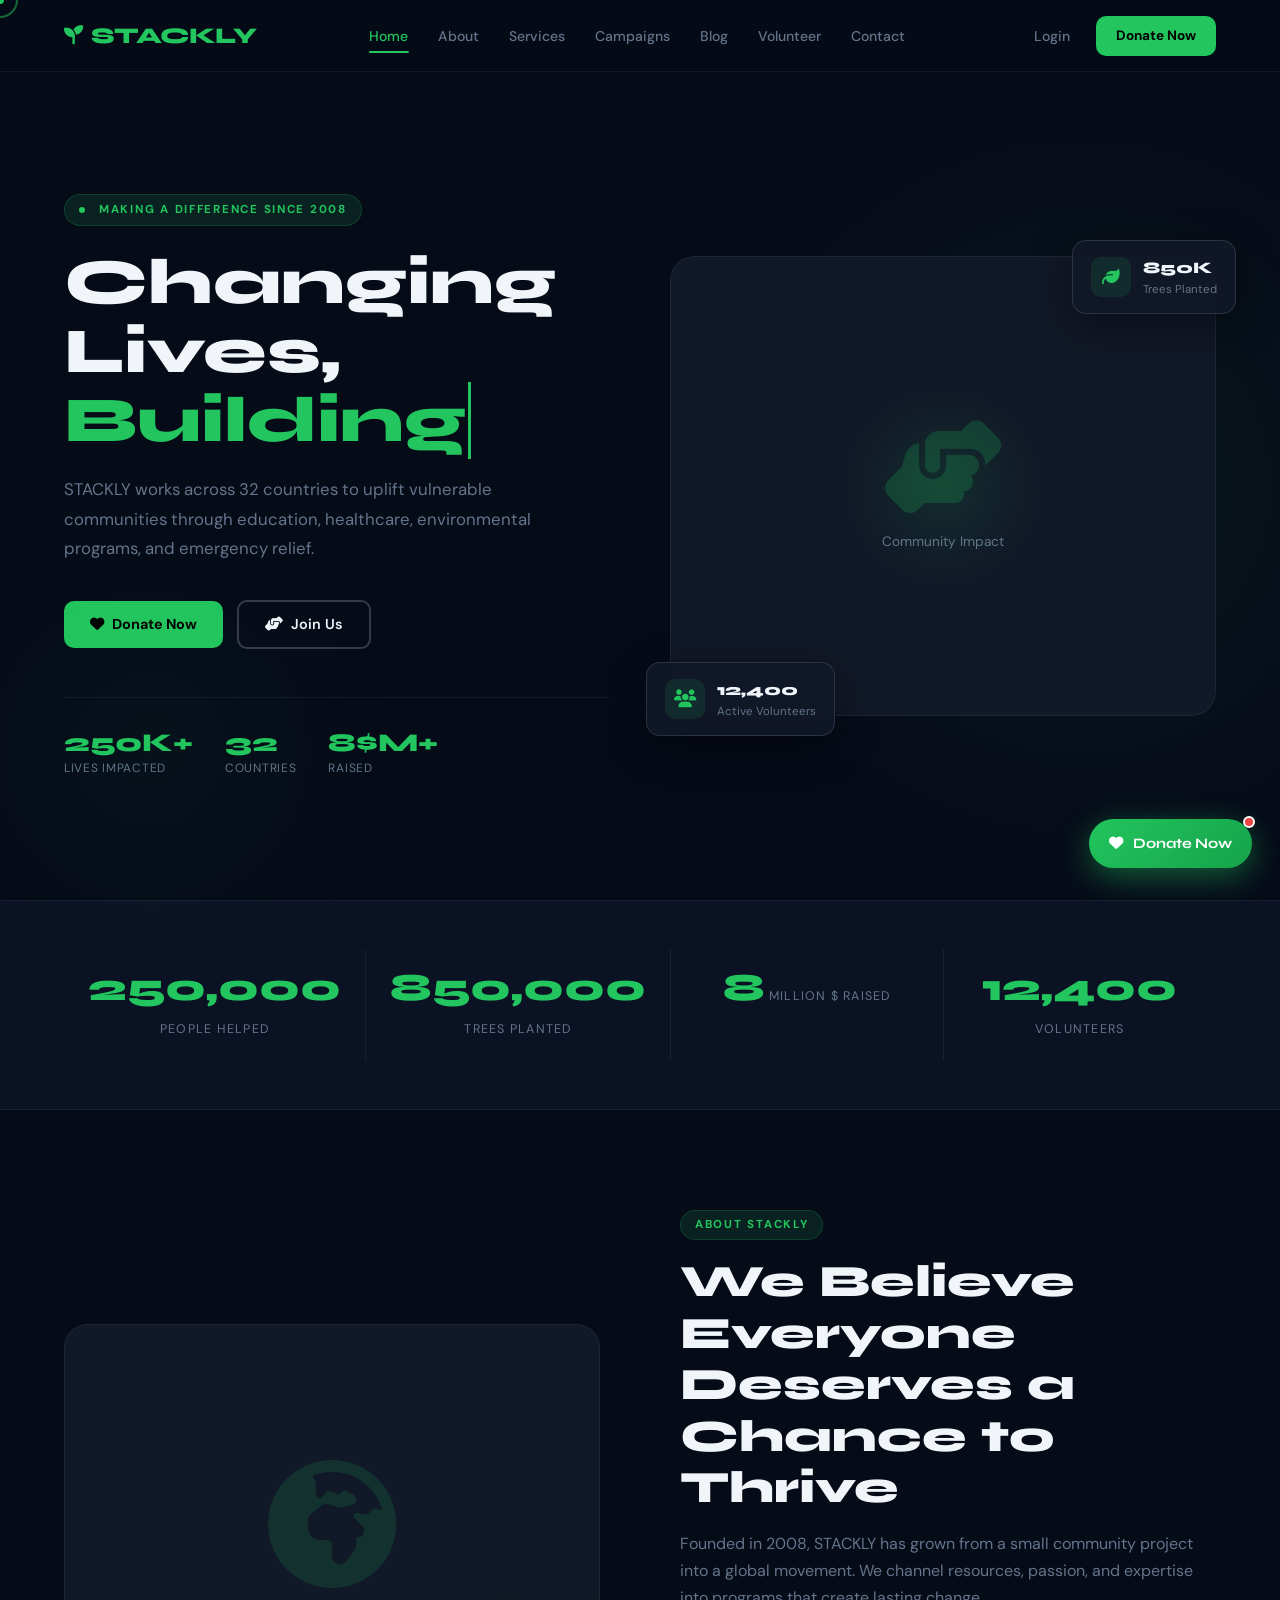
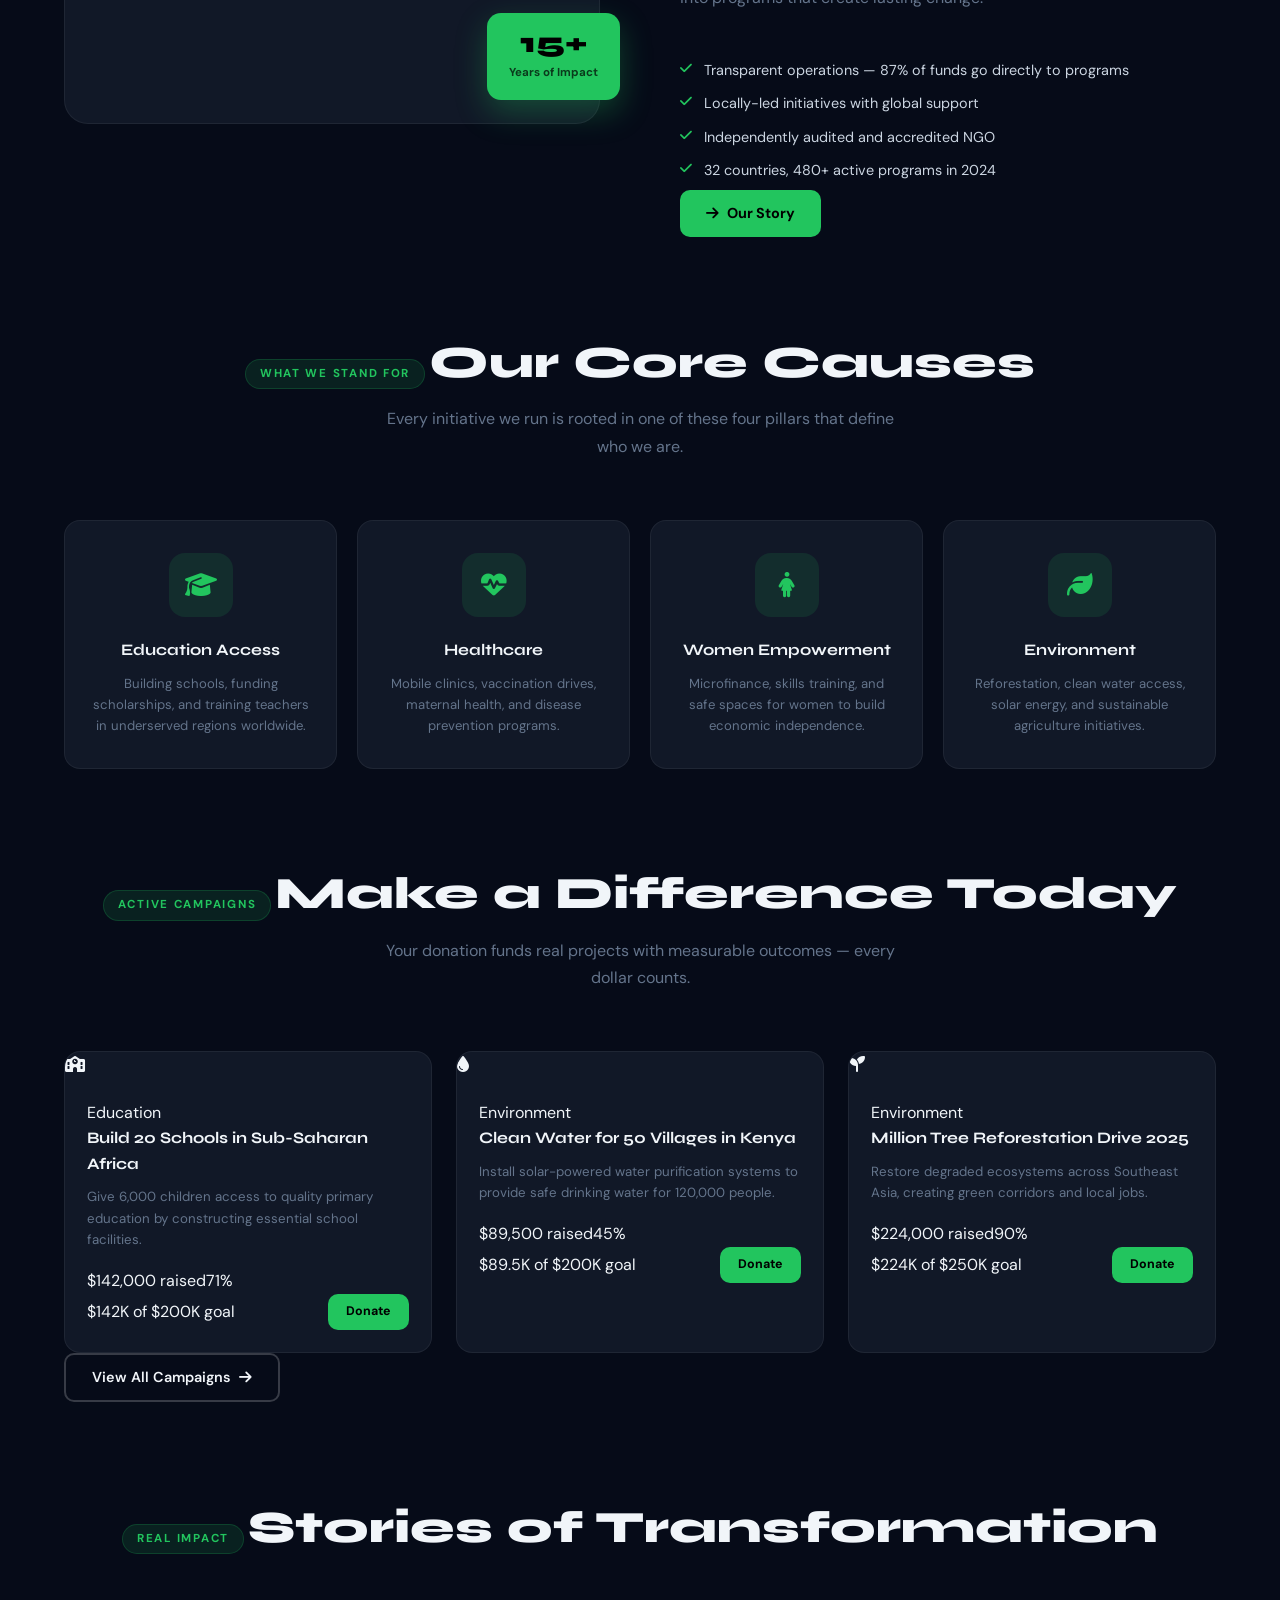
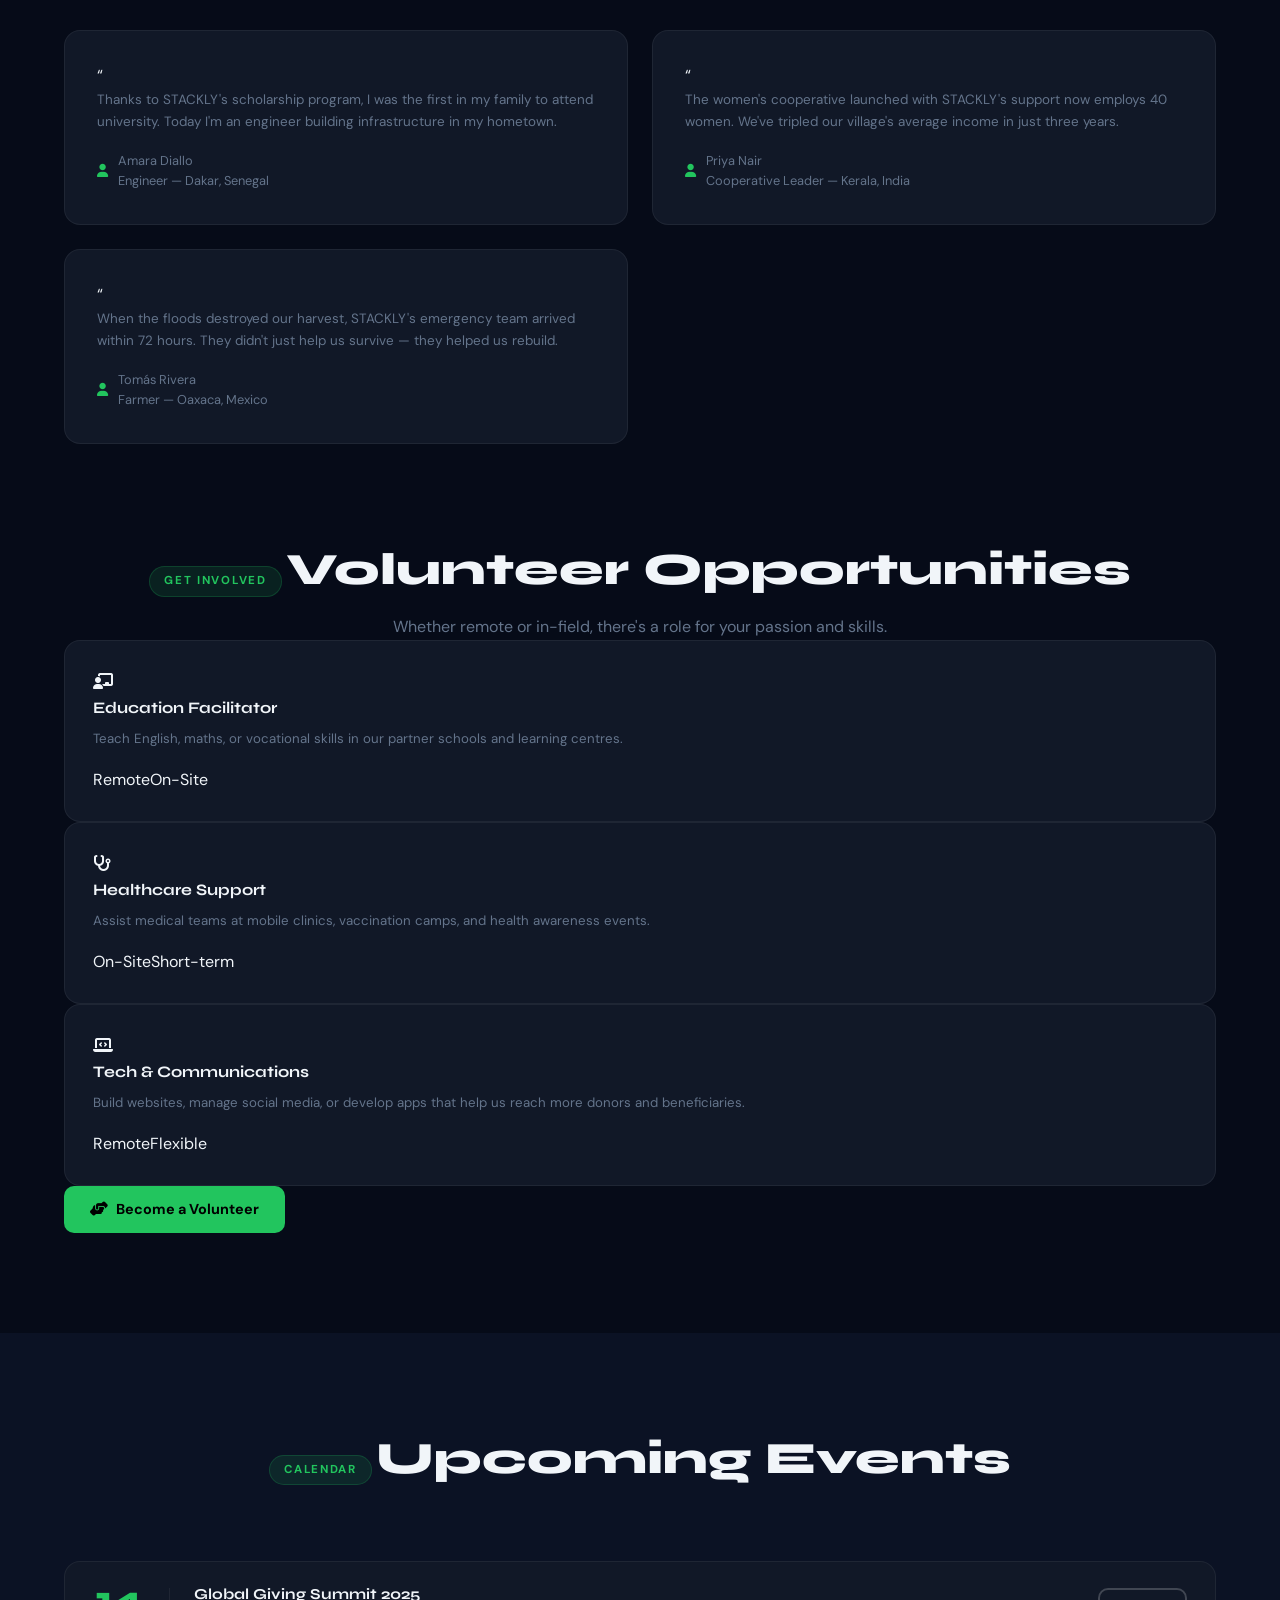
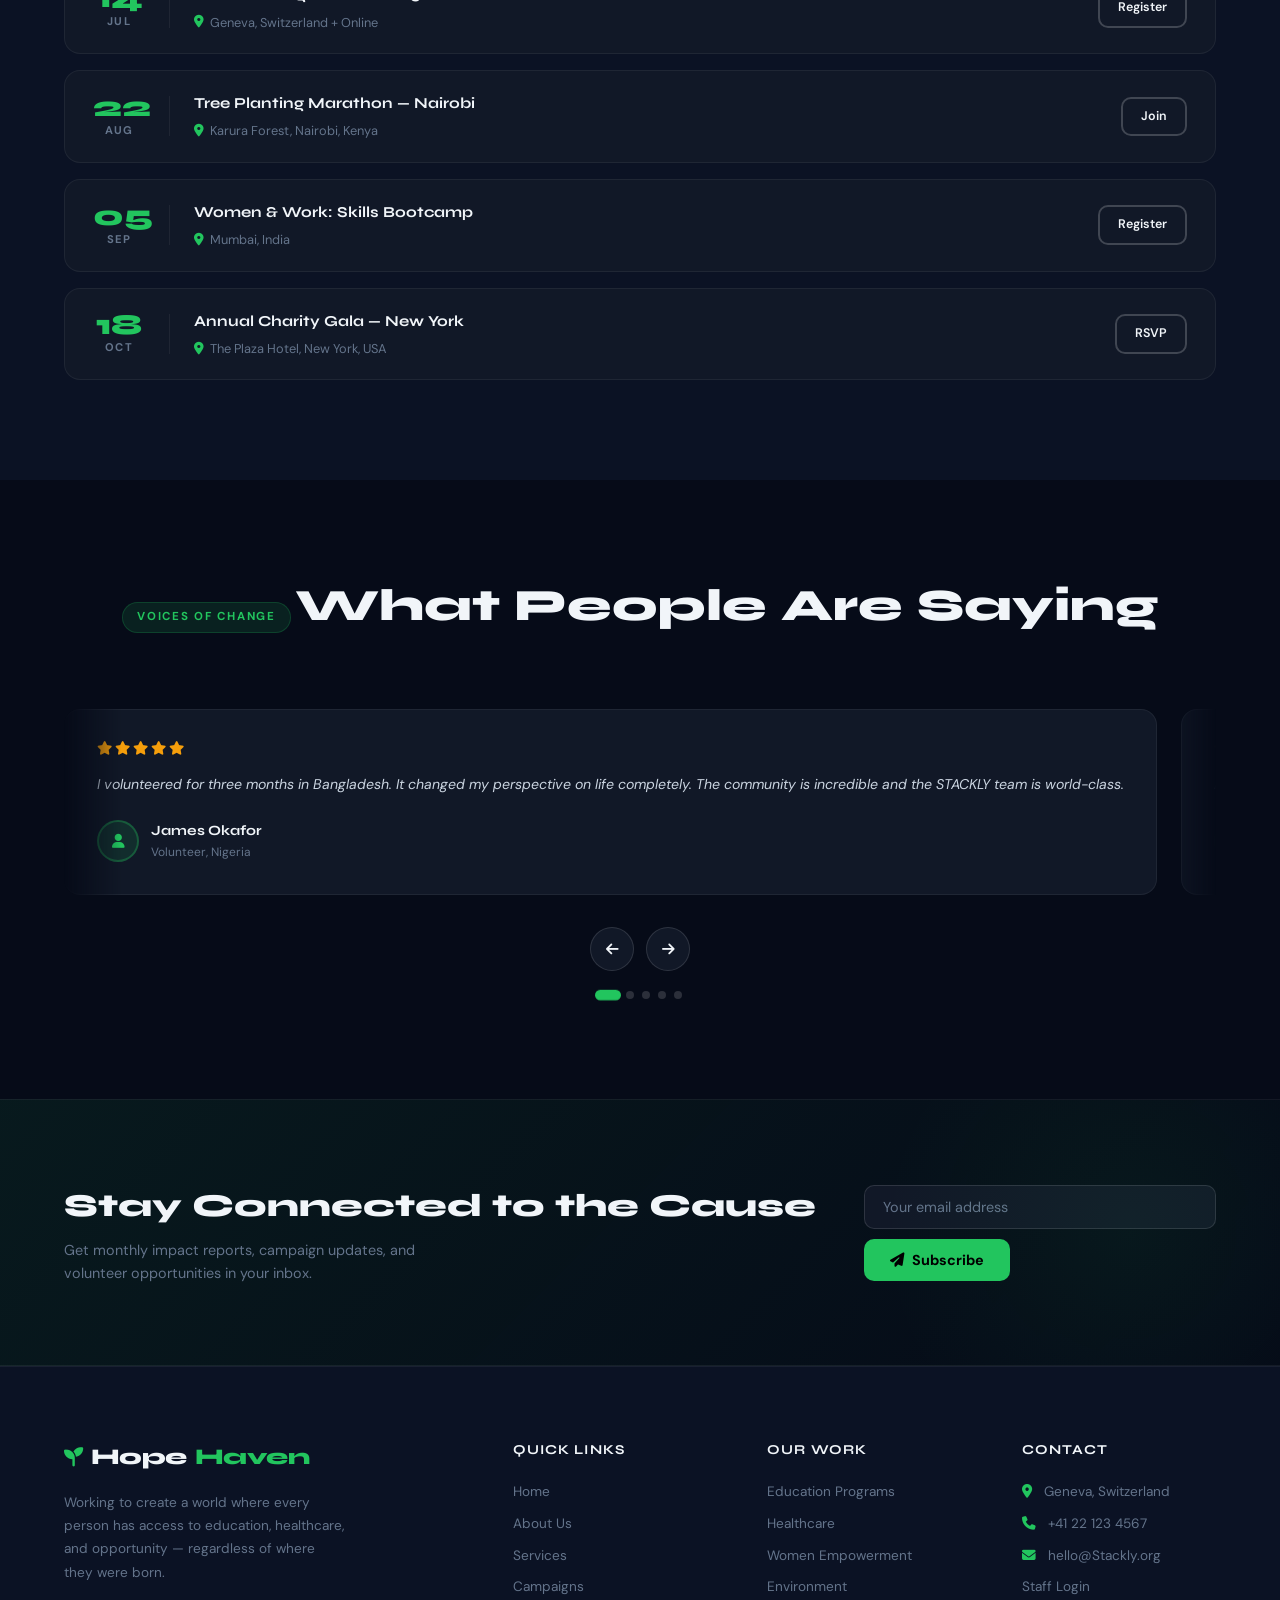
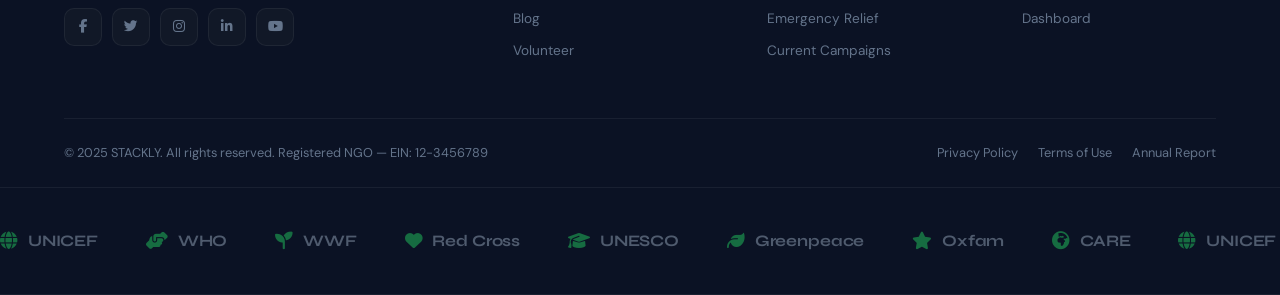
==== index.html @ 93f39ee9 "first commit" ====
<!DOCTYPE html>
<html lang="en">
<head>
  <meta charset="UTF-8" />
  <meta name="viewport" content="width=device-width, initial-scale=1.0" />
  <title>STACKLY — Transforming Lives, Building Futures</title>
  <link rel="stylesheet" href="style.css" />
  <link rel="stylesheet" href="enhancements.css" />
  <link rel="stylesheet" href="wow.css" />
  <link rel="stylesheet" href="https://cdnjs.cloudflare.com/ajax/libs/font-awesome/6.5.0/css/all.min.css" />
</head>
<body>

<!-- SCROLL PROGRESS -->
<div id="scroll-progress"></div>

<!-- PAGE LOADER -->
<div id="page-loader">
  <div class="loader-inner">
    <div class="loader-logo">STACKLY</div>
    <div class="loader-bar"><div class="loader-bar-fill"></div></div>
  </div>
</div>

<!-- NAVBAR -->
<nav class="navbar" id="navbar">
  <div class="container">
    <div class="nav-inner">
      <a href="index.html" class="nav-logo"><i class="fas fa-seedling"></i><span>STACKLY</span></a>
      <ul class="nav-links">
        <li><a href="index.html" class="active">Home</a></li>
        <li><a href="about.html">About</a></li>
        <li><a href="services.html">Services</a></li>
        <li><a href="campaigns.html">Campaigns</a></li>
        <li><a href="about.html">Blog</a></li>
        <li><a href="campaigns.html">Volunteer</a></li>
        <li><a href="about.html">Contact</a></li>
      </ul>
      <div class="nav-actions">
        <a href="login.html" class="btn-nav-login">Login</a>
        <a href="campaigns.html" class="btn-donate">Donate Now</a>
      </div>
      <div class="hamburger" id="hamburger">
        <span></span><span></span><span></span>
      </div>
    </div>
  </div>
</nav>

<!-- MOBILE MENU -->
<div class="mobile-menu" id="mobileMenu">
  <a href="index.html">Home</a>
  <a href="about.html">About</a>
  <a href="services.html">Services</a>
  <a href="campaigns.html">Campaigns</a>
  <a href="about.html">Blog</a>
  <a href="campaigns.html">Volunteer</a>
  <a href="about.html">Contact</a>
  <a href="login.html">Login</a>
  <a href="campaigns.html" class="btn-donate">Donate Now</a>
</div>

<!-- HERO SECTION -->
<section class="hero">
  <div class="container">
    <div class="hero-inner">
      <div class="hero-content" data-aos="fade-right">
        <span class="hero-label">Making a Difference Since 2008</span>
        <h1 class="hero-title">
          Changing Lives,<br>
          <span data-typing='["Building Hope", "Planting Trees", "Healing Communities", "Empowering Youth"]'>Building Hope</span>
        </h1>
        <p class="hero-desc">STACKLY works across 32 countries to uplift vulnerable communities through education, healthcare, environmental programs, and emergency relief.</p>
        <div class="hero-actions">
          <a href="campaigns.html" class="btn-primary"><i class="fas fa-heart"></i>Donate Now</a>
          <a href="campaigns.html" class="btn-outline"><i class="fas fa-hands-helping"></i>Join Us</a>
        </div>
        <div class="hero-stats">
          <div class="hero-stat-item">
            <div class="hero-stat-num">250K+</div>
            <div class="hero-stat-label">Lives Impacted</div>
          </div>
          <div class="hero-stat-item">
            <div class="hero-stat-num">32</div>
            <div class="hero-stat-label">Countries</div>
          </div>
          <div class="hero-stat-item">
            <div class="hero-stat-num">$8M+</div>
            <div class="hero-stat-label">Raised</div>
          </div>
        </div>
      </div>
      <div class="hero-visual" data-aos="fade-left">
        <div class="hero-img-main">
          <div class="hero-img-placeholder">
            <i class="fas fa-hands-helping"></i>
            <p style="color:var(--text-muted);font-size:0.85rem">Community Impact</p>
          </div>
        </div>
        <div class="hero-floating-card card1">
          <div class="hero-fc-icon"><i class="fas fa-users"></i></div>
          <div class="hero-fc-text">
            <div class="hero-fc-num">12,400</div>
            <div class="hero-fc-label">Active Volunteers</div>
          </div>
        </div>
        <div class="hero-floating-card card2">
          <div class="hero-fc-icon"><i class="fas fa-leaf"></i></div>
          <div class="hero-fc-text">
            <div class="hero-fc-num">850K</div>
            <div class="hero-fc-label">Trees Planted</div>
          </div>
        </div>
      </div>
    </div>
  </div>
</section>

<!-- IMPACT STATISTICS -->
<section class="stats-bar">
  <div class="container">
    <div class="stats-grid">
      <div class="stat-item" data-aos="fade-up" data-aos-delay="0">
        <span class="stat-num" data-counter data-target="250000">0</span>
        <span class="stat-label">People Helped</span>
      </div>
      <div class="stat-item" data-aos="fade-up" data-aos-delay="100">
        <span class="stat-num" data-counter data-target="850000">0</span>
        <span class="stat-label">Trees Planted</span>
      </div>
      <div class="stat-item" data-aos="fade-up" data-aos-delay="200">
        <span class="stat-num" data-counter data-target="8">0</span>
        <span class="stat-label">Million $ Raised</span>
      </div>
      <div class="stat-item" data-aos="fade-up" data-aos-delay="300">
        <span class="stat-num" data-counter data-target="12400">0</span>
        <span class="stat-label">Volunteers</span>
      </div>
    </div>
  </div>
</section>

<!-- ABOUT PREVIEW -->
<section class="about-preview">
  <div class="container">
    <div class="about-grid">
      <div class="about-visual" data-aos="fade-right">
        <div class="about-img-box"><i class="fas fa-globe-africa"></i></div>
        <div class="about-badge">
          <span class="about-badge-num">15+</span>
          <span class="about-badge-text">Years of Impact</span>
        </div>
      </div>
      <div class="about-text" data-aos="fade-left">
        <span class="section-label">About STACKLY</span>
        <h2 class="section-title">We Believe Everyone Deserves a Chance to Thrive</h2>
        <p class="section-subtitle">Founded in 2008, STACKLY has grown from a small community project into a global movement. We channel resources, passion, and expertise into programs that create lasting change.</p>
        <ul class="about-list">
          <li><i class="fas fa-check"></i>Transparent operations — 87% of funds go directly to programs</li>
          <li><i class="fas fa-check"></i>Locally-led initiatives with global support</li>
          <li><i class="fas fa-check"></i>Independently audited and accredited NGO</li>
          <li><i class="fas fa-check"></i>32 countries, 480+ active programs in 2024</li>
        </ul>
        <a href="about.html" class="btn-primary" style="margin-top:8px"><i class="fas fa-arrow-right"></i>Our Story</a>
      </div>
    </div>
  </div>
</section>

<!-- OUR CAUSES -->
<section class="causes">
  <div class="container">
    <div class="text-center" data-aos="fade-up">
      <span class="section-label">What We Stand For</span>
      <h2 class="section-title">Our Core Causes</h2>
      <p class="section-subtitle" style="margin:0 auto">Every initiative we run is rooted in one of these four pillars that define who we are.</p>
    </div>
    <div class="causes-grid">
      <div class="cause-card" data-aos="fade-up" data-aos-delay="0">
        <div class="cause-icon"><i class="fas fa-graduation-cap"></i></div>
        <h3>Education Access</h3>
        <p>Building schools, funding scholarships, and training teachers in underserved regions worldwide.</p>
      </div>
      <div class="cause-card" data-aos="fade-up" data-aos-delay="100">
        <div class="cause-icon"><i class="fas fa-heartbeat"></i></div>
        <h3>Healthcare</h3>
        <p>Mobile clinics, vaccination drives, maternal health, and disease prevention programs.</p>
      </div>
      <div class="cause-card" data-aos="fade-up" data-aos-delay="200">
        <div class="cause-icon"><i class="fas fa-female"></i></div>
        <h3>Women Empowerment</h3>
        <p>Microfinance, skills training, and safe spaces for women to build economic independence.</p>
      </div>
      <div class="cause-card" data-aos="fade-up" data-aos-delay="300">
        <div class="cause-icon"><i class="fas fa-leaf"></i></div>
        <h3>Environment</h3>
        <p>Reforestation, clean water access, solar energy, and sustainable agriculture initiatives.</p>
      </div>
    </div>
  </div>
</section>

<!-- FEATURED CAMPAIGNS -->
<section class="campaigns-section">
  <div class="container">
    <div class="text-center" data-aos="fade-up">
      <span class="section-label">Active Campaigns</span>
      <h2 class="section-title">Make a Difference Today</h2>
      <p class="section-subtitle" style="margin:0 auto">Your donation funds real projects with measurable outcomes — every dollar counts.</p>
    </div>
    <div class="campaigns-grid">
      <div class="campaign-card" data-aos="fade-up" data-aos-delay="0">
        <div class="campaign-img"><i class="fas fa-school"></i></div>
        <div class="campaign-body">
          <span class="campaign-tag">Education</span>
          <h3>Build 20 Schools in Sub-Saharan Africa</h3>
          <p>Give 6,000 children access to quality primary education by constructing essential school facilities.</p>
          <div class="progress-wrap">
            <div class="progress-meta"><span>$142,000 raised</span><span>71%</span></div>
            <div class="progress-bar"><div class="progress-fill" data-width="71"></div></div>
          </div>
          <div class="campaign-footer">
            <div class="campaign-amount"><span>$142K</span><span> of $200K goal</span></div>
            <a href="campaigns.html" class="btn-primary" style="padding:8px 18px;font-size:0.78rem">Donate</a>
          </div>
        </div>
      </div>
      <div class="campaign-card" data-aos="fade-up" data-aos-delay="100">
        <div class="campaign-img"><i class="fas fa-tint"></i></div>
        <div class="campaign-body">
          <span class="campaign-tag">Environment</span>
          <h3>Clean Water for 50 Villages in Kenya</h3>
          <p>Install solar-powered water purification systems to provide safe drinking water for 120,000 people.</p>
          <div class="progress-wrap">
            <div class="progress-meta"><span>$89,500 raised</span><span>45%</span></div>
            <div class="progress-bar"><div class="progress-fill" data-width="45"></div></div>
          </div>
          <div class="campaign-footer">
            <div class="campaign-amount"><span>$89.5K</span><span> of $200K goal</span></div>
            <a href="campaigns.html" class="btn-primary" style="padding:8px 18px;font-size:0.78rem">Donate</a>
          </div>
        </div>
      </div>
      <div class="campaign-card" data-aos="fade-up" data-aos-delay="200">
        <div class="campaign-img"><i class="fas fa-seedling"></i></div>
        <div class="campaign-body">
          <span class="campaign-tag">Environment</span>
          <h3>Million Tree Reforestation Drive 2025</h3>
          <p>Restore degraded ecosystems across Southeast Asia, creating green corridors and local jobs.</p>
          <div class="progress-wrap">
            <div class="progress-meta"><span>$224,000 raised</span><span>90%</span></div>
            <div class="progress-bar"><div class="progress-fill" data-width="90"></div></div>
          </div>
          <div class="campaign-footer">
            <div class="campaign-amount"><span>$224K</span><span> of $250K goal</span></div>
            <a href="campaigns.html" class="btn-primary" style="padding:8px 18px;font-size:0.78rem">Donate</a>
          </div>
        </div>
      </div>
    </div>
    <div class="grid-center"><a href="campaigns.html" class="btn-outline">View All Campaigns <i class="fas fa-arrow-right"></i></a></div>
  </div>
</section>

<!-- SUCCESS STORIES -->
<section class="stories">
  <div class="container">
    <div class="text-center" data-aos="fade-up">
      <span class="section-label">Real Impact</span>
      <h2 class="section-title">Stories of Transformation</h2>
    </div>
    <div class="stories-grid">
      <div class="story-card" data-aos="fade-up" data-aos-delay="0">
        <div class="story-quote">&ldquo;</div>
        <p class="story-text">Thanks to STACKLY's scholarship program, I was the first in my family to attend university. Today I'm an engineer building infrastructure in my hometown.</p>
        <div class="story-author">
          <div class="story-avatar"><i class="fas fa-user"></i></div>
          <div>
            <div class="story-name">Amara Diallo</div>
            <div class="story-role">Engineer — Dakar, Senegal</div>
          </div>
        </div>
      </div>
      <div class="story-card" data-aos="fade-up" data-aos-delay="100">
        <div class="story-quote">&ldquo;</div>
        <p class="story-text">The women's cooperative launched with STACKLY's support now employs 40 women. We've tripled our village's average income in just three years.</p>
        <div class="story-author">
          <div class="story-avatar"><i class="fas fa-user"></i></div>
          <div>
            <div class="story-name">Priya Nair</div>
            <div class="story-role">Cooperative Leader — Kerala, India</div>
          </div>
        </div>
      </div>
      <div class="story-card" data-aos="fade-up" data-aos-delay="200">
        <div class="story-quote">&ldquo;</div>
        <p class="story-text">When the floods destroyed our harvest, STACKLY's emergency team arrived within 72 hours. They didn't just help us survive — they helped us rebuild.</p>
        <div class="story-author">
          <div class="story-avatar"><i class="fas fa-user"></i></div>
          <div>
            <div class="story-name">Tomás Rivera</div>
            <div class="story-role">Farmer — Oaxaca, Mexico</div>
          </div>
        </div>
      </div>
    </div>
  </div>
</section>

<!-- VOLUNTEER OPPORTUNITIES -->
<section class="volunteer-preview">
  <div class="container">
    <div class="text-center" data-aos="fade-up">
      <span class="section-label">Get Involved</span>
      <h2 class="section-title">Volunteer Opportunities</h2>
      <p class="section-subtitle" style="margin:0 auto">Whether remote or in-field, there's a role for your passion and skills.</p>
    </div>
    <div class="volunteer-grid">
      <div class="vol-card" data-aos="fade-up" data-aos-delay="0">
        <div class="vol-card-icon"><i class="fas fa-chalkboard-teacher"></i></div>
        <h3>Education Facilitator</h3>
        <p>Teach English, maths, or vocational skills in our partner schools and learning centres.</p>
        <div class="vol-card-meta">
          <span class="vol-tag">Remote</span><span class="vol-tag">On-Site</span>
        </div>
      </div>
      <div class="vol-card" data-aos="fade-up" data-aos-delay="100">
        <div class="vol-card-icon"><i class="fas fa-stethoscope"></i></div>
        <h3>Healthcare Support</h3>
        <p>Assist medical teams at mobile clinics, vaccination camps, and health awareness events.</p>
        <div class="vol-card-meta">
          <span class="vol-tag">On-Site</span><span class="vol-tag">Short-term</span>
        </div>
      </div>
      <div class="vol-card" data-aos="fade-up" data-aos-delay="200">
        <div class="vol-card-icon"><i class="fas fa-laptop-code"></i></div>
        <h3>Tech & Communications</h3>
        <p>Build websites, manage social media, or develop apps that help us reach more donors and beneficiaries.</p>
        <div class="vol-card-meta">
          <span class="vol-tag">Remote</span><span class="vol-tag">Flexible</span>
        </div>
      </div>
    </div>
    <div class="grid-center" data-aos="fade-up"><a href="campaigns.html" class="btn-primary"><i class="fas fa-hands-helping"></i>Become a Volunteer</a></div>
  </div>
</section>

<!-- UPCOMING EVENTS -->
<section class="events-section">
  <div class="container">
    <div class="text-center" data-aos="fade-up">
      <span class="section-label">Calendar</span>
      <h2 class="section-title">Upcoming Events</h2>
    </div>
    <div class="events-list">
      <div class="event-item" data-aos="fade-up" data-aos-delay="0">
        <div class="event-date"><div class="event-date-day">14</div><div class="event-date-month">Jul</div></div>
        <div class="event-divider"></div>
        <div class="event-info">
          <h3>Global Giving Summit 2025</h3>
          <div class="event-location"><i class="fas fa-map-marker-alt"></i> Geneva, Switzerland + Online</div>
        </div>
        <a href="about.html" class="btn-outline" style="padding:8px 18px;font-size:0.78rem;white-space:nowrap">Register</a>
      </div>
      <div class="event-item" data-aos="fade-up" data-aos-delay="80">
        <div class="event-date"><div class="event-date-day">22</div><div class="event-date-month">Aug</div></div>
        <div class="event-divider"></div>
        <div class="event-info">
          <h3>Tree Planting Marathon — Nairobi</h3>
          <div class="event-location"><i class="fas fa-map-marker-alt"></i> Karura Forest, Nairobi, Kenya</div>
        </div>
        <a href="campaigns.html" class="btn-outline" style="padding:8px 18px;font-size:0.78rem;white-space:nowrap">Join</a>
      </div>
      <div class="event-item" data-aos="fade-up" data-aos-delay="160">
        <div class="event-date"><div class="event-date-day">05</div><div class="event-date-month">Sep</div></div>
        <div class="event-divider"></div>
        <div class="event-info">
          <h3>Women & Work: Skills Bootcamp</h3>
          <div class="event-location"><i class="fas fa-map-marker-alt"></i> Mumbai, India</div>
        </div>
        <a href="campaigns.html" class="btn-outline" style="padding:8px 18px;font-size:0.78rem;white-space:nowrap">Register</a>
      </div>
      <div class="event-item" data-aos="fade-up" data-aos-delay="240">
        <div class="event-date"><div class="event-date-day">18</div><div class="event-date-month">Oct</div></div>
        <div class="event-divider"></div>
        <div class="event-info">
          <h3>Annual Charity Gala — New York</h3>
          <div class="event-location"><i class="fas fa-map-marker-alt"></i> The Plaza Hotel, New York, USA</div>
        </div>
        <a href="about.html" class="btn-outline" style="padding:8px 18px;font-size:0.78rem;white-space:nowrap">RSVP</a>
      </div>
    </div>
  </div>
</section>

<!-- TESTIMONIALS -->
<section class="testimonials">
  <div class="container">
    <div class="text-center" data-aos="fade-up">
      <span class="section-label">Voices of Change</span>
      <h2 class="section-title">What People Are Saying</h2>
    </div>
    <div class="testimonials-wrapper">
      <div class="testimonials-track">
        <div class="testimonial-card">
          <div class="t-stars"><i class="fas fa-star"></i><i class="fas fa-star"></i><i class="fas fa-star"></i><i class="fas fa-star"></i><i class="fas fa-star"></i></div>
          <p class="t-text">STACKLY is one of the most transparent NGOs I've ever donated to. I can see exactly how my money is being used — and the results speak for themselves.</p>
          <div class="t-author"><div class="t-avatar"><i class="fas fa-user"></i></div><div><div class="t-name">Sarah Mitchell</div><div class="t-role">Regular Donor, UK</div></div></div>
        </div>
        <div class="testimonial-card">
          <div class="t-stars"><i class="fas fa-star"></i><i class="fas fa-star"></i><i class="fas fa-star"></i><i class="fas fa-star"></i><i class="fas fa-star"></i></div>
          <p class="t-text">I volunteered for three months in Bangladesh. It changed my perspective on life completely. The community is incredible and the STACKLY team is world-class.</p>
          <div class="t-author"><div class="t-avatar"><i class="fas fa-user"></i></div><div><div class="t-name">James Okafor</div><div class="t-role">Volunteer, Nigeria</div></div></div>
        </div>
        <div class="testimonial-card">
          <div class="t-stars"><i class="fas fa-star"></i><i class="fas fa-star"></i><i class="fas fa-star"></i><i class="fas fa-star"></i><i class="fas fa-star-half-alt"></i></div>
          <p class="t-text">As a corporate partner, we've seen firsthand the impact of STACKLY's programs. Our CSR investment here has delivered genuine, measurable social value.</p>
          <div class="t-author"><div class="t-avatar"><i class="fas fa-building"></i></div><div><div class="t-name">Chen Wei</div><div class="t-role">CSR Director, Singapore</div></div></div>
        </div>
        <div class="testimonial-card">
          <div class="t-stars"><i class="fas fa-star"></i><i class="fas fa-star"></i><i class="fas fa-star"></i><i class="fas fa-star"></i><i class="fas fa-star"></i></div>
          <p class="t-text">The healthcare program saved my daughter's life. I had no money for treatment, and STACKLY's mobile clinic came to our village at the right time.</p>
          <div class="t-author"><div class="t-avatar"><i class="fas fa-user"></i></div><div><div class="t-name">Fatima Al-Hassan</div><div class="t-role">Beneficiary, Mali</div></div></div>
        </div>
        <div class="testimonial-card">
          <div class="t-stars"><i class="fas fa-star"></i><i class="fas fa-star"></i><i class="fas fa-star"></i><i class="fas fa-star"></i><i class="fas fa-star"></i></div>
          <p class="t-text">I've worked with many NGOs over my career. STACKLY's operational efficiency and community-first approach sets them apart from everyone else.</p>
          <div class="t-author"><div class="t-avatar"><i class="fas fa-user"></i></div><div><div class="t-name">Dr. Elena Papadopoulos</div><div class="t-role">UN Advisor, Greece</div></div></div>
        </div>
      </div>
    </div>
    <div class="testimonials-nav">
      <button class="t-nav-btn t-prev"><i class="fas fa-arrow-left"></i></button>
      <button class="t-nav-btn t-next"><i class="fas fa-arrow-right"></i></button>
    </div>
  </div>
</section>

<!-- NEWSLETTER -->
<section class="newsletter">
  <div class="container">
    <div class="newsletter-inner">
      <div class="newsletter-text" data-aos="fade-right">
        <h2>Stay Connected to the Cause</h2>
        <p>Get monthly impact reports, campaign updates, and volunteer opportunities in your inbox.</p>
      </div>
      <form class="newsletter-form" data-form="newsletter" data-aos="fade-left">
        <input type="email" placeholder="Your email address" required />
        <button type="submit" class="btn-primary"><i class="fas fa-paper-plane"></i>Subscribe</button>
      </form>
    </div>
  </div>
</section>

<!-- FOOTER -->
<footer>
  <div class="container">
    <div class="footer-grid">
      <div class="footer-brand">
        <a href="index.html" class="nav-logo"><i class="fas fa-seedling"></i>Hope<span>Haven</span></a>
        <p>Working to create a world where every person has access to education, healthcare, and opportunity — regardless of where they were born.</p>
        <div class="footer-social">
          <a href="index.html" class="social-btn" title="Facebook"><i class="fab fa-facebook-f"></i></a>
          <a href="index.html" class="social-btn" title="Twitter"><i class="fab fa-twitter"></i></a>
          <a href="index.html" class="social-btn" title="Instagram"><i class="fab fa-instagram"></i></a>
          <a href="index.html" class="social-btn" title="LinkedIn"><i class="fab fa-linkedin-in"></i></a>
          <a href="index.html" class="social-btn" title="YouTube"><i class="fab fa-youtube"></i></a>
        </div>
      </div>
      <div class="footer-col">
        <h4>Quick Links</h4>
        <ul>
          <li><a href="index.html">Home</a></li>
          <li><a href="about.html">About Us</a></li>
          <li><a href="services.html">Services</a></li>
          <li><a href="campaigns.html">Campaigns</a></li>
          <li><a href="about.html">Blog</a></li>
          <li><a href="campaigns.html">Volunteer</a></li>
        </ul>
      </div>
      <div class="footer-col">
        <h4>Our Work</h4>
        <ul>
          <li><a href="services.html">Education Programs</a></li>
          <li><a href="services.html">Healthcare</a></li>
          <li><a href="services.html">Women Empowerment</a></li>
          <li><a href="services.html">Environment</a></li>
          <li><a href="services.html">Emergency Relief</a></li>
          <li><a href="campaigns.html">Current Campaigns</a></li>
        </ul>
      </div>
      <div class="footer-col">
        <h4>Contact</h4>
        <ul>
          <li><a href="about.html"><i class="fas fa-map-marker-alt" style="color:var(--accent);margin-right:6px"></i>Geneva, Switzerland</a></li>
          <li><a href="about.html"><i class="fas fa-phone" style="color:var(--accent);margin-right:6px"></i>+41 22 123 4567</a></li>
          <li><a href="about.html"><i class="fas fa-envelope" style="color:var(--accent);margin-right:6px"></i>hello@Stackly.org</a></li>
          <li><a href="login.html">Staff Login</a></li>
          <li><a href="dashboard.html">Dashboard</a></li>
        </ul>
      </div>
    </div>
    <div class="footer-bottom">
      <p>© 2025 STACKLY. All rights reserved. Registered NGO — EIN: 12-3456789</p>
      <div class="footer-bottom-links">
        <a href="index.html">Privacy Policy</a>
        <a href="index.html">Terms of Use</a>
        <a href="index.html">Annual Report</a>
      </div>
    </div>
  </div>
</footer>


<!-- PARTNER MARQUEE -->
<section class="marquee-section" style="margin-top:0">
  <div class="marquee-track" id="marquee-track">
    <span class="marquee-item"><i class="fas fa-globe"></i>UNICEF</span>
    <span class="marquee-item"><i class="fas fa-hands-helping"></i>WHO</span>
    <span class="marquee-item"><i class="fas fa-seedling"></i>WWF</span>
    <span class="marquee-item"><i class="fas fa-heart"></i>Red Cross</span>
    <span class="marquee-item"><i class="fas fa-graduation-cap"></i>UNESCO</span>
    <span class="marquee-item"><i class="fas fa-leaf"></i>Greenpeace</span>
    <span class="marquee-item"><i class="fas fa-star"></i>Oxfam</span>
    <span class="marquee-item"><i class="fas fa-globe-africa"></i>CARE</span>
    <span class="marquee-item"><i class="fas fa-globe"></i>UNICEF</span>
    <span class="marquee-item"><i class="fas fa-hands-helping"></i>WHO</span>
    <span class="marquee-item"><i class="fas fa-seedling"></i>WWF</span>
    <span class="marquee-item"><i class="fas fa-heart"></i>Red Cross</span>
    <span class="marquee-item"><i class="fas fa-graduation-cap"></i>UNESCO</span>
    <span class="marquee-item"><i class="fas fa-leaf"></i>Greenpeace</span>
    <span class="marquee-item"><i class="fas fa-star"></i>Oxfam</span>
    <span class="marquee-item"><i class="fas fa-globe-africa"></i>CARE</span>
  </div>
</section>

<!-- FLOATING DONATE WIDGET -->
<div id="floating-donate">
  <div class="float-donate-card">
    <div class="fdc-title">Quick Donate 💚</div>
    <div class="fdc-amounts">
      <button class="fdc-amt" onclick="selectAmt(this,'10')">$10</button>
      <button class="fdc-amt active" onclick="selectAmt(this,'25')">$25</button>
      <button class="fdc-amt" onclick="selectAmt(this,'50')">$50</button>
      <button class="fdc-amt" onclick="selectAmt(this,'100')">$100</button>
    </div>
    <a href="campaigns.html" class="fdc-cta" id="fdc-cta">Donate $25 Now</a>
  </div>
  <div class="float-donate-btn-wrap">
    <span class="float-donate-pulse"></span>
    <a href="campaigns.html" class="float-donate-btn"><i class="fas fa-heart"></i> Donate Now</a>
  </div>
</div>

<script>
// Scroll progress
(function(){
  const bar = document.getElementById('scroll-progress');
  if (!bar) return;
  window.addEventListener('scroll', () => {
    const h = document.documentElement.scrollHeight - window.innerHeight;
    bar.style.width = (window.scrollY / h * 100) + '%';
  }, {passive:true});
})();

// Floating donate amount selector
function selectAmt(el, val) {
  document.querySelectorAll('.fdc-amt').forEach(b => b.classList.remove('active'));
  el.classList.add('active');
  document.getElementById('fdc-cta').textContent = 'Donate $' + val + ' Now';
}

// Hide floating donate when footer visible
(function(){
  const widget = document.getElementById('floating-donate');
  const footer = document.querySelector('footer');
  if (!widget || !footer) return;
  const obs = new IntersectionObserver(entries => {
    widget.style.opacity = entries[0].isIntersecting ? '0' : '1';
    widget.style.pointerEvents = entries[0].isIntersecting ? 'none' : '';
  }, {threshold:0.1});
  obs.observe(footer);
})();
</script>

<script src="main.js"></script>
<script src="enhancements.js"></script>
</body>
</html>
---- style.css ----
/* ===========================================
   STACKLY NGO — COMPLETE STYLESHEET
   Dark Premium Theme · Reference: STACKLY
   =========================================== */

/* ── GOOGLE FONTS ── */
@import url('https://fonts.googleapis.com/css2?family=Syne:wght@400;500;600;700;800&family=DM+Sans:ital,opsz,wght@0,9..40,300;0,9..40,400;0,9..40,500;0,9..40,600;1,9..40,400&display=swap');

/* ── CSS VARIABLES ── */
:root {
  --bg-primary:      #060b18;
  --bg-secondary:    #0b1224;
  --bg-card:         #111827;
  --bg-card-hover:   #162033;
  --accent:          #22c55e;
  --accent-dark:     #16a34a;
  --accent-glow:     rgba(34,197,94,0.12);
  --accent-glow2:    rgba(34,197,94,0.06);
  --text-primary:    #f1f5f9;
  --text-secondary:  #cbd5e1;
  --text-muted:      #64748b;
  --border:          rgba(255,255,255,0.12);
  --border-subtle:   rgba(255,255,255,0.06);
  --shadow:          0 20px 60px rgba(0,0,0,0.5);
  --radius:          16px;
  --radius-sm:       10px;
  --transition:      all 0.3s cubic-bezier(0.4,0,0.2,1);
  --font-h:          'Syne', sans-serif;
  --font-b:          'DM Sans', sans-serif;
  --navbar-h:        72px;
  --container:       1200px;
}

/* ── RESET ── */
*, *::before, *::after { margin:0; padding:0; box-sizing:border-box; }
html { scroll-behavior:smooth; font-size:16px; }
body {
  background: var(--bg-primary);
  color: var(--text-primary);
  font-family: var(--font-b);
  line-height: 1.6;
  overflow-x: hidden;
  -webkit-font-smoothing: antialiased;
}
a { text-decoration:none; color:inherit; }
ul { list-style:none; }
img { max-width:100%; display:block; }
button { cursor:pointer; font-family:var(--font-b); }
input, textarea, select { font-family:var(--font-b); }

/* ── SCROLLBAR ── */
::-webkit-scrollbar { width:5px; }
::-webkit-scrollbar-track { background:var(--bg-secondary); }
::-webkit-scrollbar-thumb { background:var(--accent); border-radius:3px; }

/* ── PAGE LOADER ── */
#page-loader {
  position:fixed; inset:0; z-index:99999;
  background:var(--bg-primary);
  display:flex; align-items:center; justify-content:center;
  transition: opacity 0.5s ease, visibility 0.5s ease;
}
#page-loader.hidden { opacity:0; visibility:hidden; pointer-events:none; }
.loader-inner { text-align:center; }
.loader-logo {
  font-family:var(--font-h); font-size:2rem; font-weight:800;
  color:var(--accent); letter-spacing:-0.02em; margin-bottom:20px;
  animation: loaderPulse 1s ease-in-out infinite alternate;
}
@keyframes loaderPulse { from { opacity:0.5; } to { opacity:1; } }
.loader-bar {
  width:200px; height:3px;
  background:rgba(255,255,255,0.08); border-radius:2px; overflow:hidden;
  margin:0 auto;
}
.loader-bar-fill {
  height:100%; width:0;
  background:linear-gradient(90deg, var(--accent), #86efac);
  border-radius:2px;
  animation: loaderFill 1.4s ease both;
}
@keyframes loaderFill { to { width:100%; } }

/* ── CONTAINER ── */
.container { max-width:var(--container); margin:0 auto; padding:0 24px; }
@media(max-width:768px) { .container { padding:0 16px; } }

/* ── UTILITIES ── */
.text-center { text-align:center; }
.section-label {
  display:inline-block;
  font-size:0.72rem; font-weight:700;
  letter-spacing:0.15em; text-transform:uppercase;
  color:var(--accent);
  background:var(--accent-glow);
  border:1px solid rgba(34,197,94,0.2);
  padding:5px 14px; border-radius:40px;
  margin-bottom:16px;
}
.section-title {
  font-family:var(--font-h);
  font-size:clamp(1.8rem, 4vw, 2.8rem);
  font-weight:800; line-height:1.15;
  margin-bottom:16px; color:var(--text-primary);
}
.section-subtitle {
  color:var(--text-muted);
  font-size:clamp(0.9rem,2vw,1rem);
  max-width:520px; line-height:1.7;
  margin-bottom:48px;
}
.text-center .section-subtitle { margin-left:auto; margin-right:auto; }

/* AOS fallback (we implement ourselves) */
[data-aos] { opacity:0; transform:translateY(30px); transition:opacity 0.7s ease, transform 0.7s ease; }
[data-aos="fade-left"] { transform:translateX(30px); }
[data-aos="fade-right"] { transform:translateX(-30px); }
[data-aos="zoom-in"] { transform:scale(0.9); }
[data-aos].aos-animate { opacity:1 !important; transform:none !important; }

/* ── BUTTONS ── */
.btn-primary {
  display:inline-flex; align-items:center; gap:8px;
  background:var(--accent); color:#000;
  padding:12px 26px; border-radius:var(--radius-sm);
  font-weight:700; font-size:0.9rem; border:none;
  transition:var(--transition); cursor:pointer;
  position:relative; overflow:hidden;
  white-space:nowrap;
}
.btn-primary::before {
  content:''; position:absolute; inset:0;
  background:rgba(0,0,0,0.15); opacity:0; transition:0.2s;
}
.btn-primary:hover::before { opacity:1; }
.btn-primary:hover { transform:translateY(-2px); box-shadow:0 8px 28px rgba(34,197,94,0.4); }

.btn-outline {
  display:inline-flex; align-items:center; gap:8px;
  background:transparent;
  border:2px solid rgba(255,255,255,0.2);
  color:var(--text-primary);
  padding:11px 26px; border-radius:var(--radius-sm);
  font-weight:600; font-size:0.9rem;
  transition:var(--transition); cursor:pointer;
  white-space:nowrap;
}
.btn-outline:hover { border-color:var(--accent); color:var(--accent); transform:translateY(-2px); }

/* ── NAVBAR ── */
.navbar {
  position:fixed; top:0; left:0; right:0; z-index:1000;
  height:var(--navbar-h);
  background:rgba(6,11,24,0.85);
  backdrop-filter:blur(20px);
  -webkit-backdrop-filter:blur(20px);
  border-bottom:1px solid var(--border-subtle);
  transition:var(--transition);
}
.navbar.scrolled {
  background:rgba(6,11,24,0.97);
  box-shadow:0 4px 30px rgba(0,0,0,0.4);
}
.nav-inner {
  display:flex; align-items:center; justify-content:space-between;
  height:var(--navbar-h); gap:24px;
}
.nav-logo {
  display:flex; align-items:center; gap:8px;
  font-family:var(--font-h); font-size:1.4rem; font-weight:800;
  color:var(--text-primary); letter-spacing:-0.02em;
  flex-shrink:0;
}
.nav-logo i { color:var(--accent); font-size:1.2rem; }
.nav-logo span { color:var(--accent); }

.nav-links {
  display:flex; align-items:center; gap:2px;
  flex:1; justify-content:center;
}
.nav-links li a {
  color:var(--text-muted); font-size:0.88rem; font-weight:500;
  padding:8px 14px; border-radius:8px;
  transition:var(--transition); position:relative;
  display:block;
}
.nav-links li a::after {
  content:''; position:absolute;
  bottom:2px; left:50%; width:0; height:2px;
  background:var(--accent); border-radius:1px;
  transition:width 0.25s ease; transform:translateX(-50%);
}
.nav-links li a:hover, .nav-links li a.active {
  color:var(--text-primary);
}
.nav-links li a:hover::after, .nav-links li a.active::after {
  width:60%;
}

.nav-actions { display:flex; align-items:center; gap:10px; flex-shrink:0; }
.btn-nav-login {
  color:var(--text-muted); font-size:0.88rem; font-weight:500;
  padding:8px 16px; border-radius:8px;
  transition:var(--transition);
}
.btn-nav-login:hover { color:var(--text-primary); }
.btn-donate {
  display:inline-flex; align-items:center;
  background:var(--accent); color:#000;
  padding:9px 20px; border-radius:var(--radius-sm);
  font-weight:700; font-size:0.85rem;
  transition:var(--transition); white-space:nowrap;
}
.btn-donate:hover { background:var(--accent-dark); transform:translateY(-1px); }

/* HAMBURGER */
.hamburger {
  display:none; flex-direction:column; gap:5px;
  background:none; border:none; cursor:pointer;
  padding:6px; border-radius:8px; z-index:1100;
}
.hamburger span {
  display:block; width:24px; height:2px;
  background:var(--text-primary); border-radius:2px;
  transition:var(--transition);
}
.hamburger.open span:nth-child(1) { transform:rotate(45deg) translate(5px,5px); }
.hamburger.open span:nth-child(2) { opacity:0; transform:scaleX(0); }
.hamburger.open span:nth-child(3) { transform:rotate(-45deg) translate(5px,-5px); }

/* MOBILE MENU */
.mobile-menu {
  position:fixed; top:var(--navbar-h); left:0; right:0; bottom:0;
  background:rgba(6,11,24,0.98);
  backdrop-filter:blur(20px);
  z-index:999;
  display:flex; flex-direction:column;
  padding:24px 20px;
  gap:4px;
  transform:translateX(100%);
  transition:transform 0.35s cubic-bezier(0.4,0,0.2,1);
  overflow-y:auto;
}
.mobile-menu.open { transform:translateX(0); }
.mobile-menu a {
  color:var(--text-secondary); font-size:1rem; font-weight:500;
  padding:14px 16px; border-radius:10px;
  border:1px solid transparent;
  transition:var(--transition); display:block;
}
.mobile-menu a:hover, .mobile-menu a.active {
  color:var(--text-primary);
  background:var(--bg-card);
  border-color:var(--border-subtle);
}
.mobile-menu .btn-donate {
  margin-top:12px;
  justify-content:center;
  padding:14px;
  border-radius:10px;
  font-size:0.95rem;
}

/* Body offset for navbar */
body { padding-top:var(--navbar-h); }

/* ── PAGE HERO (inner pages) ── */
.page-hero {
  text-align:center;
  padding:100px 24px 80px;
  background:linear-gradient(180deg, var(--bg-secondary) 0%, var(--bg-primary) 100%);
  border-bottom:1px solid var(--border-subtle);
  position:relative; overflow:hidden;
}
.page-hero::before {
  content:''; position:absolute;
  width:600px; height:600px; border-radius:50%;
  background:radial-gradient(circle, rgba(34,197,94,0.06) 0%, transparent 70%);
  top:50%; left:50%; transform:translate(-50%,-50%);
  pointer-events:none;
}
.page-hero .section-label { margin-bottom:14px; }
.page-hero h1 {
  font-family:var(--font-h);
  font-size:clamp(2rem,6vw,3.5rem);
  font-weight:800; line-height:1.1;
  margin-bottom:16px;
}
.page-hero p {
  color:var(--text-muted); font-size:1rem;
  max-width:560px; margin:0 auto 28px; line-height:1.7;
}
.breadcrumb {
  display:inline-flex; align-items:center; gap:8px;
  font-size:0.8rem; color:var(--text-muted);
}
.breadcrumb a { color:var(--accent); }
.breadcrumb a:hover { text-decoration:underline; }

/* ── HERO SECTION ── */
.hero {
  min-height: calc(100vh - var(--navbar-h));
  display:flex; align-items:center;
  padding:80px 0;
  position:relative; overflow:hidden;
  background:var(--bg-primary);
}
.hero::before {
  content:''; position:absolute;
  width:800px; height:800px; border-radius:50%;
  background:radial-gradient(circle, rgba(34,197,94,0.07) 0%, transparent 65%);
  right:-200px; top:50%; transform:translateY(-50%);
  pointer-events:none;
}
.hero::after {
  content:''; position:absolute;
  width:500px; height:500px; border-radius:50%;
  background:radial-gradient(circle, rgba(34,197,94,0.04) 0%, transparent 70%);
  left:-100px; bottom:-100px;
  pointer-events:none;
}
.hero-inner {
  display:grid; grid-template-columns:1fr 1fr;
  gap:60px; align-items:center;
}
.hero-label {
  display:inline-flex; align-items:center; gap:8px;
  font-size:0.72rem; font-weight:700; letter-spacing:0.15em;
  text-transform:uppercase; color:var(--accent);
  background:var(--accent-glow);
  border:1px solid rgba(34,197,94,0.2);
  padding:6px 14px; border-radius:40px; margin-bottom:22px;
}
.hero-title {
  font-family:var(--font-h);
  font-size:clamp(2.2rem,5.5vw,4rem);
  font-weight:800; line-height:1.08;
  margin-bottom:20px; color:var(--text-primary);
}
.hero-title [data-typing] { color:var(--accent); }
.hero-desc {
  color:var(--text-muted); font-size:clamp(0.9rem,2vw,1.05rem);
  line-height:1.75; max-width:480px; margin-bottom:36px;
}
.hero-actions {
  display:flex; align-items:center; gap:14px;
  flex-wrap:wrap; margin-bottom:48px;
}
.hero-stats {
  display:flex; gap:32px; flex-wrap:wrap;
  padding-top:32px;
  border-top:1px solid var(--border-subtle);
}
.hero-stat-item {}
.hero-stat-num {
  font-family:var(--font-h); font-size:1.6rem; font-weight:800;
  color:var(--accent); line-height:1;
}
.hero-stat-label {
  font-size:0.75rem; color:var(--text-muted);
  text-transform:uppercase; letter-spacing:0.06em;
  margin-top:4px;
}

/* Hero visual */
.hero-visual { position:relative; }
.hero-img-main {
  border-radius:24px;
  overflow:hidden; position:relative;
}
.hero-img-placeholder {
  background:var(--bg-card);
  border:1px solid var(--border-subtle);
  border-radius:24px;
  min-height:460px;
  display:flex; flex-direction:column;
  align-items:center; justify-content:center; gap:16px;
}
.hero-img-placeholder i {
  font-size:6rem; color:var(--accent); opacity:0.2;
}
.hero-floating-card {
  position:absolute;
  background:rgba(17,24,39,0.9);
  backdrop-filter:blur(16px);
  border:1px solid var(--border);
  border-radius:14px; padding:14px 18px;
  display:flex; align-items:center; gap:12px;
  box-shadow:0 12px 40px rgba(0,0,0,0.4);
  white-space:nowrap;
}
.hero-floating-card.card1 { bottom:-20px; left:-24px; animation:floatUp 3s ease-in-out infinite; }
.hero-floating-card.card2 { top:-16px; right:-20px; animation:floatUp 3.5s ease-in-out infinite 0.5s; }
@keyframes floatUp { 0%,100%{transform:translateY(0);} 50%{transform:translateY(-10px);} }
.hero-fc-icon {
  width:40px; height:40px; border-radius:10px;
  background:var(--accent-glow); display:flex; align-items:center; justify-content:center;
  color:var(--accent); font-size:1.1rem; flex-shrink:0;
}
.hero-fc-num {
  font-family:var(--font-h); font-size:1rem; font-weight:800; color:var(--text-primary);
}
.hero-fc-label { font-size:0.72rem; color:var(--text-muted); }

/* ── STATS BAR ── */
.stats-bar {
  background:var(--bg-secondary);
  border-top:1px solid var(--border-subtle);
  border-bottom:1px solid var(--border-subtle);
  padding:48px 0;
}
.stats-grid {
  display:grid; grid-template-columns:repeat(4,1fr);
  gap:0;
}
.stat-item {
  text-align:center; padding:20px 24px;
  border-right:1px solid var(--border-subtle);
}
.stat-item:last-child { border-right:none; }
.stat-num {
  display:block;
  font-family:var(--font-h); font-size:2.4rem; font-weight:800;
  color:var(--accent); line-height:1; margin-bottom:8px;
}
.stat-label {
  font-size:0.78rem; color:var(--text-muted);
  text-transform:uppercase; letter-spacing:0.1em;
}

/* ── ABOUT PREVIEW ── */
.about-preview { padding:100px 0; }
.about-grid {
  display:grid; grid-template-columns:1fr 1fr;
  gap:80px; align-items:center;
}
.about-visual { position:relative; }
.about-img-box {
  background:var(--bg-card);
  border:1px solid var(--border-subtle);
  border-radius:24px; min-height:400px;
  display:flex; align-items:center; justify-content:center;
  overflow:hidden; position:relative;
}
.about-img-box i { font-size:8rem; color:var(--accent); opacity:0.15; }
.about-badge {
  position:absolute; bottom:24px; right:-20px;
  background:var(--accent); border-radius:14px;
  padding:16px 22px; text-align:center;
  box-shadow:0 12px 32px rgba(34,197,94,0.3);
}
.about-badge-num {
  display:block; font-family:var(--font-h);
  font-size:1.8rem; font-weight:800; color:#000; line-height:1;
}
.about-badge-text { font-size:0.72rem; font-weight:700; color:rgba(0,0,0,0.7); }
.about-text {}
.about-list { margin-top:28px; display:flex; flex-direction:column; gap:12px; }
.about-list li {
  display:flex; align-items:flex-start; gap:12px;
  font-size:0.9rem; color:var(--text-secondary); line-height:1.5;
}
.about-list li i {
  color:var(--accent); margin-top:2px; flex-shrink:0; font-size:0.85rem;
}
.about-cta { margin-top:32px; }

/* ── CAUSES ── */
.causes-section { padding:100px 0; background:var(--bg-secondary); }
.causes-grid {
  display:grid; grid-template-columns:repeat(4,1fr);
  gap:20px; margin-top:60px;
}
.cause-card {
  background:var(--bg-card); border:1px solid var(--border-subtle);
  border-radius:var(--radius); padding:32px 24px;
  text-align:center; transition:var(--transition);
  cursor:pointer; position:relative; overflow:hidden;
}
.cause-card::before {
  content:''; position:absolute; inset:0;
  background:var(--accent-glow2); opacity:0; transition:0.3s;
}
.cause-card:hover::before { opacity:1; }
.cause-card:hover { transform:translateY(-8px); border-color:rgba(34,197,94,0.3); box-shadow:0 20px 50px rgba(0,0,0,0.4); }
.cause-icon {
  width:64px; height:64px; border-radius:16px;
  background:var(--accent-glow);
  display:flex; align-items:center; justify-content:center;
  font-size:1.6rem; color:var(--accent); margin:0 auto 20px;
  transition:var(--transition);
}
.cause-card:hover .cause-icon { background:var(--accent); color:#000; transform:scale(1.1); }
.cause-card h3 { font-family:var(--font-h); font-size:1rem; font-weight:700; margin-bottom:10px; }
.cause-card p { font-size:0.82rem; color:var(--text-muted); line-height:1.6; }

/* ── CAMPAIGNS ── */
.campaigns-section { padding:100px 0; }
.campaigns-grid {
  display:grid; grid-template-columns:repeat(3,1fr);
  gap:24px; margin-top:60px;
}
.campaign-card {
  background:var(--bg-card); border:1px solid var(--border-subtle);
  border-radius:var(--radius); overflow:hidden;
  transition:var(--transition);
}
.campaign-card:hover { transform:translateY(-6px); border-color:var(--border); box-shadow:var(--shadow); }
.campaign-thumb {
  height:200px;
  background:linear-gradient(135deg, var(--bg-secondary), var(--bg-card));
  border-bottom:1px solid var(--border-subtle);
  display:flex; align-items:center; justify-content:center;
  font-size:5rem; color:var(--accent); opacity:0.3;
  position:relative; overflow:hidden;
}
.campaign-badge {
  position:absolute; top:14px; left:14px;
  background:var(--accent); color:#000;
  font-size:0.7rem; font-weight:700; padding:4px 10px;
  border-radius:20px; letter-spacing:0.05em;
}
.campaign-body { padding:22px; }
.campaign-cat {
  font-size:0.7rem; font-weight:700; letter-spacing:0.12em;
  text-transform:uppercase; color:var(--accent); margin-bottom:8px;
}
.campaign-body h3 { font-family:var(--font-h); font-size:1rem; font-weight:700; margin-bottom:10px; }
.campaign-body p { font-size:0.83rem; color:var(--text-muted); line-height:1.6; margin-bottom:18px; }
.campaign-progress { margin-bottom:18px; }
.progress-labels {
  display:flex; justify-content:space-between;
  font-size:0.75rem; color:var(--text-muted); margin-bottom:8px;
}
.progress-labels span:last-child { color:var(--accent); font-weight:600; }
.progress-bar-wrap {
  height:6px; background:rgba(255,255,255,0.08); border-radius:3px; overflow:hidden;
}
.progress-bar-fill {
  height:100%; border-radius:3px;
  background:linear-gradient(90deg, var(--accent), #86efac);
  animation:barGrow 1.5s ease both;
}
@keyframes barGrow { from{width:0;} }
.campaign-footer { display:flex; align-items:center; justify-content:space-between; }
.campaign-raised { font-family:var(--font-h); font-size:1rem; font-weight:700; color:var(--text-primary); }
.campaign-goal { font-size:0.75rem; color:var(--text-muted); }

/* ── SUCCESS STORIES ── */
.stories-section { padding:100px 0; background:var(--bg-secondary); }
.stories-grid {
  display:grid; grid-template-columns:1fr 1fr;
  gap:24px; margin-top:60px;
}
.story-card {
  background:var(--bg-card); border:1px solid var(--border-subtle);
  border-radius:var(--radius); padding:32px;
  transition:var(--transition);
}
.story-card:hover { border-color:rgba(34,197,94,0.3); transform:translateY(-4px); }
.story-card.featured { grid-column:1/-1; display:grid; grid-template-columns:1fr 2fr; gap:32px; }
.story-visual {
  background:var(--bg-secondary); border-radius:14px;
  display:flex; align-items:center; justify-content:center;
  font-size:4rem; color:var(--accent); opacity:0.25;
  min-height:160px;
}
.story-card.featured .story-visual { min-height:auto; }
.story-label { font-size:0.7rem; font-weight:700; color:var(--accent); text-transform:uppercase; letter-spacing:0.1em; margin-bottom:8px; }
.story-card h3 { font-family:var(--font-h); font-size:1.1rem; font-weight:700; margin-bottom:10px; }
.story-card p { font-size:0.84rem; color:var(--text-muted); line-height:1.65; margin-bottom:18px; }
.story-author { display:flex; align-items:center; gap:10px; font-size:0.8rem; color:var(--text-muted); }
.story-author i { color:var(--accent); }

/* ── VOLUNTEER ── */
.volunteer-preview { padding:100px 0; }
.vol-grid {
  display:grid; grid-template-columns:repeat(3,1fr);
  gap:24px; margin-top:60px;
}
.vol-card {
  background:var(--bg-card); border:1px solid var(--border-subtle);
  border-radius:var(--radius); padding:28px;
  transition:var(--transition);
}
.vol-card:hover { transform:translateY(-6px); border-color:rgba(34,197,94,0.3); }
.vol-icon {
  width:52px; height:52px; border-radius:14px;
  background:var(--accent-glow);
  display:flex; align-items:center; justify-content:center;
  color:var(--accent); font-size:1.2rem; margin-bottom:18px;
  transition:var(--transition);
}
.vol-card:hover .vol-icon { background:var(--accent); color:#000; }
.vol-card h3 { font-family:var(--font-h); font-size:1rem; font-weight:700; margin-bottom:8px; }
.vol-card p { font-size:0.83rem; color:var(--text-muted); line-height:1.6; margin-bottom:18px; }
.vol-card .tag { font-size:0.7rem; font-weight:600; color:var(--accent); background:var(--accent-glow); padding:3px 10px; border-radius:20px; }

/* ── EVENTS ── */
.events-section { padding:100px 0; background:var(--bg-secondary); }
.events-list { margin-top:60px; display:flex; flex-direction:column; gap:16px; }
.event-item {
  display:flex; align-items:center; gap:24px;
  background:var(--bg-card); border:1px solid var(--border-subtle);
  border-radius:var(--radius); padding:20px 28px;
  transition:var(--transition);
}
.event-item:hover { border-color:rgba(34,197,94,0.3); transform:translateX(6px); }
.event-date {
  text-align:center; flex-shrink:0; width:52px;
}
.event-date-day {
  font-family:var(--font-h); font-size:1.8rem; font-weight:800;
  color:var(--accent); line-height:1;
}
.event-date-month {
  font-size:0.7rem; font-weight:700; text-transform:uppercase;
  letter-spacing:0.1em; color:var(--text-muted);
}
.event-divider { width:1px; height:40px; background:var(--border-subtle); flex-shrink:0; }
.event-info { flex:1; min-width:0; }
.event-info h3 { font-family:var(--font-h); font-size:0.95rem; font-weight:700; margin-bottom:6px; }
.event-location { font-size:0.8rem; color:var(--text-muted); display:flex; align-items:center; gap:6px; }
.event-location i { color:var(--accent); }

/* ── TESTIMONIALS ── */
.testimonials { padding:100px 0; }
.testimonials-wrapper {
  overflow:hidden; margin-top:60px;
  position:relative;
}
.testimonials-track {
  display:flex; gap:24px;
  transition:transform 0.5s cubic-bezier(0.4,0,0.2,1);
}
.testimonial-card {
  background:var(--bg-card); border:1px solid var(--border-subtle);
  border-radius:var(--radius); padding:32px;
  min-width:380px; flex-shrink:0;
  transition:var(--transition);
}
.testimonial-card:hover { border-color:rgba(34,197,94,0.25); }
.t-stars { color:#f59e0b; margin-bottom:16px; font-size:0.85rem; display:flex; gap:3px; }
.t-text {
  font-size:0.88rem; color:var(--text-secondary);
  line-height:1.75; margin-bottom:24px; font-style:italic;
}
.t-author { display:flex; align-items:center; gap:12px; }
.t-avatar {
  width:42px; height:42px; border-radius:50%;
  background:var(--accent-glow); border:2px solid rgba(34,197,94,0.3);
  display:flex; align-items:center; justify-content:center;
  color:var(--accent); font-size:0.9rem; flex-shrink:0;
}
.t-name { font-family:var(--font-h); font-size:0.88rem; font-weight:700; }
.t-role { font-size:0.75rem; color:var(--text-muted); }
.testimonials-nav {
  display:flex; justify-content:center; gap:12px; margin-top:32px;
}
.t-nav-btn {
  width:44px; height:44px; border-radius:50%;
  background:var(--bg-card); border:1px solid var(--border);
  color:var(--text-primary); cursor:pointer;
  display:flex; align-items:center; justify-content:center;
  transition:var(--transition); font-size:0.9rem;
}
.t-nav-btn:hover { background:var(--accent); color:#000; border-color:var(--accent); }

/* ── BLOG PREVIEW ── */
.blog-preview { padding:100px 0; background:var(--bg-secondary); }
.blog-grid {
  display:grid; grid-template-columns:repeat(3,1fr);
  gap:24px; margin-top:60px;
}
.blog-card {
  background:var(--bg-card); border:1px solid var(--border-subtle);
  border-radius:var(--radius); overflow:hidden;
  transition:var(--transition);
}
.blog-card:hover { transform:translateY(-6px); border-color:var(--border); box-shadow:var(--shadow); }
.blog-thumb {
  height:180px; background:var(--bg-secondary);
  border-bottom:1px solid var(--border-subtle);
  display:flex; align-items:center; justify-content:center;
  font-size:3.5rem; color:var(--accent); opacity:0.25;
}
.blog-body { padding:22px; }
.blog-meta { display:flex; gap:16px; margin-bottom:12px; font-size:0.72rem; color:var(--text-muted); }
.blog-meta span { display:flex; align-items:center; gap:5px; }
.blog-meta i { color:var(--accent); }
.blog-body h3 { font-family:var(--font-h); font-size:0.95rem; font-weight:700; margin-bottom:10px; line-height:1.4; }
.blog-body p { font-size:0.82rem; color:var(--text-muted); line-height:1.6; margin-bottom:16px; }
.blog-read-more {
  display:inline-flex; align-items:center; gap:6px;
  font-size:0.8rem; font-weight:600; color:var(--accent);
  transition:var(--transition);
}
.blog-read-more i { transition:transform 0.2s; }
.blog-read-more:hover i { transform:translateX(4px); }

/* ── NEWSLETTER ── */
.newsletter {
  padding:80px 0;
  background:linear-gradient(135deg, rgba(34,197,94,0.08), transparent);
  border-top:1px solid var(--border-subtle);
  border-bottom:1px solid var(--border-subtle);
}
.newsletter-inner {
  display:flex; align-items:center; justify-content:space-between;
  gap:48px; flex-wrap:wrap;
}
.newsletter-text h2 {
  font-family:var(--font-h); font-size:clamp(1.4rem,3vw,2rem);
  font-weight:800; margin-bottom:8px;
}
.newsletter-text p { color:var(--text-muted); font-size:0.9rem; max-width:380px; }
.newsletter-form {
  display:flex; gap:10px; flex-wrap:wrap;
  flex:1; max-width:480px;
}
.newsletter-form input {
  flex:1; min-width:200px;
  background:var(--bg-card); border:1px solid var(--border);
  border-radius:var(--radius-sm); padding:12px 18px;
  color:var(--text-primary); font-size:0.9rem; outline:none;
  transition:var(--transition);
}
.newsletter-form input:focus { border-color:var(--accent); box-shadow:0 0 0 3px var(--accent-glow); }
.newsletter-form input::placeholder { color:var(--text-muted); }

/* ── FOOTER ── */
footer {
  background:var(--bg-secondary);
  border-top:1px solid var(--border-subtle);
}
.footer-grid {
  display:grid; grid-template-columns:2fr 1fr 1fr 1fr;
  gap:60px; padding:72px 0 56px;
}
.footer-brand {}
.footer-brand .nav-logo { margin-bottom:16px; display:inline-flex; }
.footer-brand p {
  color:var(--text-muted); font-size:0.85rem; line-height:1.7;
  max-width:280px; margin-bottom:24px;
}
.footer-social { display:flex; gap:10px; flex-wrap:wrap; }
.social-btn {
  width:38px; height:38px; border-radius:10px;
  background:var(--bg-card); border:1px solid var(--border-subtle);
  display:flex; align-items:center; justify-content:center;
  color:var(--text-muted); font-size:0.85rem;
  transition:var(--transition);
}
.social-btn:hover { background:var(--accent); border-color:var(--accent); color:#000; }
.footer-col h4 {
  font-family:var(--font-h); font-size:0.85rem; font-weight:700;
  color:var(--text-primary); text-transform:uppercase; letter-spacing:0.08em;
  margin-bottom:20px;
}
.footer-col ul { display:flex; flex-direction:column; gap:10px; }
.footer-col ul li a {
  color:var(--text-muted); font-size:0.85rem;
  transition:var(--transition); display:flex; align-items:center; gap:6px;
}
.footer-col ul li a:hover { color:var(--accent); }
.footer-bottom {
  padding:24px 0; border-top:1px solid var(--border-subtle);
  display:flex; align-items:center; justify-content:space-between;
  flex-wrap:wrap; gap:16px;
}
.footer-bottom p { font-size:0.8rem; color:var(--text-muted); }
.footer-bottom-links { display:flex; gap:20px; }
.footer-bottom-links a { font-size:0.8rem; color:var(--text-muted); transition:var(--transition); }
.footer-bottom-links a:hover { color:var(--accent); }

/* ── BACK TO TOP ── */
#back-to-top {
  position:fixed; bottom:28px; right:28px;
  width:44px; height:44px; border-radius:50%;
  background:var(--accent); color:#000;
  border:none; font-size:1.1rem;
  display:flex; align-items:center; justify-content:center;
  cursor:pointer; z-index:900;
  box-shadow:0 6px 20px rgba(34,197,94,0.4);
  opacity:0; visibility:hidden; transform:translateY(10px);
  transition:var(--transition);
}
#back-to-top.show { opacity:1; visibility:visible; transform:translateY(0); }
#back-to-top:hover { transform:translateY(-3px); }

/* ── TOAST ── */
.toast {
  position:fixed; bottom:28px; left:50%;
  transform:translateX(-50%) translateY(20px);
  background:var(--accent); color:#000;
  padding:13px 26px; border-radius:12px;
  font-size:0.88rem; font-weight:700; z-index:9999;
  box-shadow:0 10px 30px rgba(34,197,94,0.4);
  opacity:0; transition:all 0.4s ease;
  white-space:nowrap; max-width:90vw; text-align:center;
  pointer-events:none;
}
.toast.show { opacity:1; transform:translateX(-50%) translateY(0); }

/* ─────────────────────────────────────────────
   RESPONSIVE — TABLET (max 1024px)
   ───────────────────────────────────────────── */
@media (max-width:1024px) {
  .hero-inner { grid-template-columns:1fr; gap:48px; }
  .hero { min-height:auto; padding:60px 0; }
  .hero-visual { display:none; }
  .about-grid { grid-template-columns:1fr; gap:48px; }
  .about-badge { right:20px; }
  .causes-grid { grid-template-columns:repeat(2,1fr); }
  .campaigns-grid { grid-template-columns:repeat(2,1fr); }
  .stories-grid { grid-template-columns:1fr; }
  .story-card.featured { grid-column:auto; grid-template-columns:1fr; }
  .vol-grid { grid-template-columns:repeat(2,1fr); }
  .blog-grid { grid-template-columns:repeat(2,1fr); }
  .footer-grid { grid-template-columns:1fr 1fr; gap:40px; }
  .footer-brand { grid-column:1/-1; }
  .stats-grid { grid-template-columns:repeat(2,1fr); }
  .stat-item:nth-child(2) { border-right:none; }
  .stat-item { border-bottom:1px solid var(--border-subtle); }
  .stat-item:nth-child(3), .stat-item:nth-child(4) { border-bottom:none; }
  .testimonial-card { min-width:320px; }
}

/* ─────────────────────────────────────────────
   RESPONSIVE — MOBILE (max 768px)
   ───────────────────────────────────────────── */
@media (max-width:768px) {
  :root { --navbar-h:60px; }

  /* NAV */
  .nav-links { display:none; }
  .nav-actions { display:none; }
  .hamburger { display:flex; }
  .nav-inner { gap:12px; }
  .nav-logo { font-size:1.2rem; }

  /* SECTIONS */
  .section-title { font-size:1.6rem; }
  .section-subtitle { font-size:0.88rem; }

  /* HERO */
  .hero { padding:48px 0 60px; }
  .hero-title { font-size:2rem; }
  .hero-desc { font-size:0.9rem; }
  .hero-stats { gap:20px; flex-wrap:wrap; }
  .hero-actions { gap:10px; }
  .hero-actions .btn-primary,
  .hero-actions .btn-outline { padding:11px 20px; font-size:0.85rem; }

  /* STATS */
  .stats-grid { grid-template-columns:repeat(2,1fr); }
  .stat-num { font-size:1.8rem; }

  /* CAUSES */
  .causes-grid { grid-template-columns:repeat(2,1fr); gap:14px; }
  .cause-icon { width:52px; height:52px; font-size:1.3rem; }

  /* CAMPAIGNS */
  .campaigns-grid { grid-template-columns:1fr; }

  /* STORIES */
  .stories-grid { grid-template-columns:1fr; }

  /* VOLUNTEER */
  .vol-grid { grid-template-columns:1fr; }

  /* EVENTS */
  .event-item { flex-wrap:wrap; gap:14px; }
  .event-divider { display:none; }
  .event-item .btn-outline { margin-left:auto; }

  /* TESTIMONIALS */
  .testimonials-track { gap:16px; }
  .testimonial-card { min-width:calc(100vw - 48px); }

  /* BLOG */
  .blog-grid { grid-template-columns:1fr; }

  /* NEWSLETTER */
  .newsletter-inner { flex-direction:column; gap:28px; text-align:center; }
  .newsletter-form { flex-direction:column; max-width:100%; }
  .newsletter-form input { min-width:auto; width:100%; }
  .newsletter-text p { margin:0 auto; }

  /* FOOTER */
  .footer-grid { grid-template-columns:1fr; gap:32px; }
  .footer-brand { grid-column:auto; }
  .footer-bottom { flex-direction:column; text-align:center; gap:10px; }

  /* PAGE HERO */
  .page-hero { padding:60px 16px 48px; }
  .page-hero h1 { font-size:2rem; }
}

/* ─────────────────────────────────────────────
   RESPONSIVE — SMALL MOBILE (max 480px)
   ───────────────────────────────────────────── */
@media (max-width:480px) {
  .hero-title { font-size:1.75rem; }
  .causes-grid { grid-template-columns:1fr; }
  .stats-grid { grid-template-columns:1fr 1fr; }
  .hero-stats { gap:16px; }
  .hero-stat-num { font-size:1.3rem; }
  .footer-bottom-links { flex-wrap:wrap; gap:12px; justify-content:center; }
}

/* ─────────────────────────────────────────────
   ABOUT PAGE EXTRAS
   ───────────────────────────────────────────── */
@media (max-width:1024px) {
  .about-grid { grid-template-columns:1fr; }
}

/* Timeline responsive */
@media (max-width:768px) {
  /* selector in about.html inline style: grid 1fr 1fr */
  div[style*="grid-template-columns:1fr 1fr"] {
    display:block !important;
  }
  div[style*="grid-template-columns:1fr 1fr"] > div:first-child {
    margin-bottom:40px;
  }
}

/* ─────────────────────────────────────────────
   VOLUNTEER PAGE
   ───────────────────────────────────────────── */
.vol-page-why { padding:100px 0; }
.why-grid-vol {
  display:grid; grid-template-columns:repeat(3,1fr);
  gap:24px; margin-top:60px;
}
.why-card-vol {
  background:var(--bg-card); border:1px solid var(--border-subtle);
  border-radius:var(--radius); padding:32px;
  transition:var(--transition);
}
.why-card-vol:hover { transform:translateY(-6px); border-color:rgba(34,197,94,0.3); }
.why-icon-v {
  width:56px; height:56px; border-radius:14px;
  background:var(--accent-glow);
  display:flex; align-items:center; justify-content:center;
  font-size:1.3rem; color:var(--accent); margin-bottom:20px;
}
.why-card-vol h3 { font-family:var(--font-h); font-size:1rem; font-weight:700; margin-bottom:10px; }
.why-card-vol p { font-size:0.84rem; color:var(--text-muted); line-height:1.65; }

/* Volunteer Form */
.vol-form-section { padding:100px 0; background:var(--bg-secondary); }
.vol-form-grid { display:grid; grid-template-columns:1fr 1.2fr; gap:60px; align-items:start; }
.vol-form {
  background:var(--bg-card); border:1px solid var(--border-subtle);
  border-radius:var(--radius); padding:36px;
}
.vol-form .form-group { margin-bottom:20px; }
.vol-form label { display:block; font-size:0.78rem; font-weight:600; color:var(--text-muted); text-transform:uppercase; letter-spacing:0.06em; margin-bottom:8px; }
.vol-form input, .vol-form select, .vol-form textarea {
  width:100%; background:var(--bg-secondary);
  border:1px solid var(--border); border-radius:var(--radius-sm);
  padding:12px 16px; color:var(--text-primary); font-size:0.9rem;
  outline:none; transition:var(--transition); font-family:var(--font-b);
}
.vol-form input:focus, .vol-form select:focus, .vol-form textarea:focus {
  border-color:var(--accent); box-shadow:0 0 0 3px var(--accent-glow);
}
.vol-form input::placeholder, .vol-form textarea::placeholder { color:var(--text-muted); }
.vol-form select option { background:var(--bg-card); color:var(--text-primary); }
.vol-form textarea { resize:vertical; min-height:100px; }
@media(max-width:1024px){ .vol-form-grid{grid-template-columns:1fr;} }
@media(max-width:768px){ .why-grid-vol{grid-template-columns:1fr;} }

/* ─────────────────────────────────────────────
   CONTACT PAGE
   ───────────────────────────────────────────── */
.contact-grid {
  display:grid; grid-template-columns:1fr 1.4fr;
  gap:60px; align-items:start; margin-top:60px;
}
.contact-info-card {
  background:var(--bg-card); border:1px solid var(--border-subtle);
  border-radius:var(--radius); padding:36px; margin-bottom:20px;
}
.ci-item { display:flex; align-items:flex-start; gap:16px; margin-bottom:28px; }
.ci-item:last-child { margin-bottom:0; }
.ci-icon {
  width:44px; height:44px; border-radius:12px; background:var(--accent-glow);
  display:flex; align-items:center; justify-content:center;
  color:var(--accent); font-size:1rem; flex-shrink:0;
}
.ci-text strong { display:block; font-size:0.85rem; font-weight:700; margin-bottom:4px; }
.ci-text span { font-size:0.83rem; color:var(--text-muted); }
.contact-form-card {
  background:var(--bg-card); border:1px solid var(--border-subtle);
  border-radius:var(--radius); padding:36px;
}
.cf-row { display:grid; grid-template-columns:1fr 1fr; gap:16px; }
.cf-group { margin-bottom:20px; }
.cf-group label { display:block; font-size:0.78rem; font-weight:600; color:var(--text-muted); text-transform:uppercase; letter-spacing:0.06em; margin-bottom:8px; }
.cf-group input, .cf-group textarea, .cf-group select {
  width:100%; background:var(--bg-secondary); border:1px solid var(--border);
  border-radius:var(--radius-sm); padding:12px 16px;
  color:var(--text-primary); font-size:0.9rem; outline:none;
  transition:var(--transition); font-family:var(--font-b);
}
.cf-group input:focus, .cf-group textarea:focus, .cf-group select:focus { border-color:var(--accent); box-shadow:0 0 0 3px var(--accent-glow); }
.cf-group input::placeholder, .cf-group textarea::placeholder { color:var(--text-muted); }
.cf-group textarea { resize:vertical; min-height:120px; }
.map-placeholder {
  background:var(--bg-card); border:1px solid var(--border-subtle);
  border-radius:var(--radius); min-height:300px; margin-top:60px;
  display:flex; align-items:center; justify-content:center; gap:16px;
  flex-direction:column; color:var(--text-muted); font-size:0.9rem;
}
.map-placeholder i { font-size:3rem; color:var(--accent); opacity:0.4; }
.faq-grid { margin-top:48px; display:flex; flex-direction:column; gap:12px; }
.faq-item-c {
  background:var(--bg-card); border:1px solid var(--border-subtle);
  border-radius:12px; overflow:hidden;
}
.faq-q-c {
  width:100%; padding:18px 22px; background:none; border:none;
  color:var(--text-primary); font-size:0.9rem; font-weight:600;
  font-family:var(--font-h); text-align:left; cursor:pointer;
  display:flex; justify-content:space-between; align-items:center;
  transition:var(--transition);
}
.faq-q-c:hover { color:var(--accent); }
.faq-ch { transition:transform 0.3s; font-size:0.75rem; color:var(--accent); }
.faq-item-c.open .faq-ch { transform:rotate(45deg); }
.faq-a-c { display:none; padding:0 22px 18px; color:var(--text-muted); font-size:0.86rem; line-height:1.7; }
@media(max-width:1024px){ .contact-grid{grid-template-columns:1fr;} .cf-row{grid-template-columns:1fr;} }

/* ─────────────────────────────────────────────
   CAMPAIGNS PAGE
   ───────────────────────────────────────────── */
.campaign-detail-grid {
  display:grid; grid-template-columns:repeat(3,1fr); gap:24px; margin-top:60px;
}
.camp-success-grid { display:grid; grid-template-columns:repeat(3,1fr); gap:24px; margin-top:48px; }
.success-camp-card {
  background:var(--bg-card); border:1px solid var(--border-subtle);
  border-radius:var(--radius); padding:28px; text-align:center;
  transition:var(--transition);
}
.success-camp-card:hover { border-color:rgba(34,197,94,0.3); transform:translateY(-4px); }
.scc-icon { font-size:2.5rem; margin-bottom:14px; }
.scc-num { font-family:var(--font-h); font-size:1.4rem; font-weight:800; color:var(--accent); margin-bottom:6px; }
.scc-label { font-size:0.8rem; color:var(--text-muted); }
@media(max-width:1024px){ .campaign-detail-grid{grid-template-columns:1fr 1fr;} .camp-success-grid{grid-template-columns:1fr 1fr;} }
@media(max-width:768px){ .campaign-detail-grid{grid-template-columns:1fr;} .camp-success-grid{grid-template-columns:1fr;} }

/* ─────────────────────────────────────────────
   BLOG PAGE
   ───────────────────────────────────────────── */
.blog-layout { display:grid; grid-template-columns:1fr 300px; gap:40px; margin-top:60px; }
.blog-main-grid { display:grid; grid-template-columns:1fr 1fr; gap:24px; }
.featured-post {
  background:var(--bg-card); border:1px solid var(--border-subtle);
  border-radius:var(--radius); overflow:hidden; margin-bottom:24px;
  display:grid; grid-template-columns:1fr 1.2fr; gap:0;
  transition:var(--transition);
}
.featured-post:hover { border-color:var(--border); transform:translateY(-4px); }
.fp-thumb {
  min-height:240px; background:var(--bg-secondary);
  display:flex; align-items:center; justify-content:center;
  font-size:5rem; color:var(--accent); opacity:0.2;
}
.fp-body { padding:32px; }
.fp-label { font-size:0.7rem; font-weight:700; color:var(--accent); text-transform:uppercase; letter-spacing:0.1em; margin-bottom:10px; }
.fp-body h2 { font-family:var(--font-h); font-size:1.2rem; font-weight:700; margin-bottom:12px; line-height:1.4; }
.fp-body p { font-size:0.84rem; color:var(--text-muted); line-height:1.65; margin-bottom:18px; }
.blog-sidebar {}
.sidebar-widget {
  background:var(--bg-card); border:1px solid var(--border-subtle);
  border-radius:var(--radius); padding:24px; margin-bottom:24px;
}
.sidebar-widget h3 { font-family:var(--font-h); font-size:0.9rem; font-weight:700; margin-bottom:18px; padding-bottom:12px; border-bottom:1px solid var(--border-subtle); }
.cat-list { display:flex; flex-direction:column; gap:8px; }
.cat-item {
  display:flex; justify-content:space-between; align-items:center;
  padding:10px 12px; border-radius:8px; background:var(--bg-secondary);
  font-size:0.83rem; color:var(--text-secondary); cursor:pointer;
  transition:var(--transition);
}
.cat-item:hover { color:var(--accent); }
.cat-count { background:var(--accent-glow); color:var(--accent); font-size:0.7rem; font-weight:700; padding:2px 8px; border-radius:10px; }
.popular-list { display:flex; flex-direction:column; gap:14px; }
.pop-item { display:flex; gap:12px; align-items:flex-start; }
.pop-num { font-family:var(--font-h); font-size:1.2rem; font-weight:800; color:var(--accent); opacity:0.3; flex-shrink:0; line-height:1; }
.pop-title { font-size:0.82rem; font-weight:600; color:var(--text-secondary); line-height:1.4; }
.pop-date { font-size:0.72rem; color:var(--text-muted); margin-top:2px; }
@media(max-width:1024px){ .blog-layout{grid-template-columns:1fr;} .featured-post{grid-template-columns:1fr;} .fp-thumb{min-height:200px;} }
@media(max-width:768px){ .blog-main-grid{grid-template-columns:1fr;} }

/* ─────────────────────────────────────────────
   LOGIN / AUTH PAGES
   ───────────────────────────────────────────── */
.auth-page-wrap {
  min-height:calc(100vh - var(--navbar-h));
  display:flex; align-items:center; justify-content:center;
  padding:60px 24px;
  background:var(--bg-primary);
  position:relative; overflow:hidden;
}
.auth-page-wrap::before {
  content:''; position:absolute;
  width:600px; height:600px; border-radius:50%;
  background:radial-gradient(circle, rgba(34,197,94,0.07) 0%, transparent 70%);
  top:50%; left:50%; transform:translate(-50%,-50%);
  pointer-events:none;
}
.auth-card {
  background:var(--bg-card); border:1px solid var(--border-subtle);
  border-radius:24px; padding:48px 40px;
  width:100%; max-width:440px;
  position:relative; z-index:1;
  box-shadow:var(--shadow);
}
.auth-logo-wrap { text-align:center; margin-bottom:32px; }
.auth-card h2 { font-family:var(--font-h); font-size:1.6rem; font-weight:800; margin-bottom:8px; text-align:center; }
.auth-card .sub { font-size:0.88rem; color:var(--text-muted); text-align:center; margin-bottom:32px; }
.auth-form-group { margin-bottom:20px; }
.auth-form-group label { display:block; font-size:0.75rem; font-weight:700; color:var(--text-muted); text-transform:uppercase; letter-spacing:0.07em; margin-bottom:8px; }
.auth-input-wrap { position:relative; display:flex; align-items:center; }
.auth-input-wrap input {
  width:100%; background:var(--bg-secondary);
  border:1px solid var(--border); border-radius:var(--radius-sm);
  padding:12px 44px 12px 16px; color:var(--text-primary);
  font-size:0.9rem; outline:none; transition:var(--transition);
  font-family:var(--font-b);
}
.auth-input-wrap input:focus { border-color:var(--accent); box-shadow:0 0 0 3px var(--accent-glow); }
.auth-input-wrap input::placeholder { color:var(--text-muted); }
.auth-input-wrap .toggle-pw {
  position:absolute; right:14px;
  background:none; border:none; color:var(--text-muted);
  cursor:pointer; font-size:0.9rem; transition:var(--transition);
}
.auth-input-wrap .toggle-pw:hover { color:var(--accent); }
.auth-input-wrap .auth-icon { position:absolute; left:14px; color:var(--text-muted); font-size:0.85rem; pointer-events:none; }
.auth-input-wrap input { padding-left:40px; }
.auth-row { display:flex; justify-content:space-between; align-items:center; margin-bottom:20px; font-size:0.82rem; color:var(--text-muted); }
.remember-label { display:flex; align-items:center; gap:8px; cursor:pointer; }
.remember-label input { accent-color:var(--accent); }
.auth-link { color:var(--accent); transition:var(--transition); }
.auth-link:hover { text-decoration:underline; }
.btn-auth { width:100%; justify-content:center; padding:14px; font-size:0.95rem; border-radius:var(--radius-sm); margin-bottom:20px; }
.auth-switch { text-align:center; font-size:0.84rem; color:var(--text-muted); }
.auth-switch a { color:var(--accent); font-weight:600; }
.auth-switch a:hover { text-decoration:underline; }
.auth-divider { display:flex; align-items:center; gap:16px; margin:24px 0; }
.auth-divider span { font-size:0.8rem; color:var(--text-muted); white-space:nowrap; }
.auth-divider::before, .auth-divider::after { content:''; flex:1; height:1px; background:var(--border-subtle); }
.social-auth-btns { display:flex; gap:10px; }
.social-auth-btn {
  flex:1; display:flex; align-items:center; justify-content:center; gap:8px;
  background:var(--bg-secondary); border:1px solid var(--border);
  border-radius:var(--radius-sm); padding:11px; font-size:0.83rem;
  color:var(--text-secondary); cursor:pointer; transition:var(--transition);
  font-family:var(--font-b);
}
.social-auth-btn:hover { border-color:var(--accent); color:var(--accent); }
.alert-success {
  background:rgba(34,197,94,0.1); border:1px solid rgba(34,197,94,0.3);
  border-radius:10px; padding:14px 18px; font-size:0.85rem;
  color:var(--accent); display:flex; align-items:center; gap:10px;
  margin-bottom:20px; display:none;
}
.alert-success.show { display:flex; }
@media(max-width:480px){ .auth-card { padding:32px 20px; } }

/* ─────────────────────────────────────────────
   DASHBOARD
   ───────────────────────────────────────────── */
.dash-body { padding-top:0; background:#080d1a; }
.dash-layout { display:flex; min-height:100vh; overflow:hidden; }

/* Sidebar */
.dash-sidebar {
  width:256px; background:#0b1020;
  border-right:1px solid rgba(255,255,255,0.05);
  display:flex; flex-direction:column;
  position:fixed; top:0; left:0; bottom:0;
  z-index:800; transition:transform 0.3s ease;
  overflow-y:auto;
}
.dash-sidebar.collapsed { transform:translateX(-100%); }
.ds-top {
  display:flex; align-items:center; justify-content:space-between;
  padding:20px 20px 16px; border-bottom:1px solid rgba(255,255,255,0.05);
}
.ds-logo { font-family:var(--font-h); font-size:1.2rem; font-weight:800; color:var(--accent); display:flex; align-items:center; gap:8px; }
.ds-close { display:none; background:none; border:none; color:var(--text-muted); font-size:1.1rem; cursor:pointer; padding:4px 8px; }
.ds-user { padding:16px 20px; border-bottom:1px solid rgba(255,255,255,0.05); display:flex; align-items:center; gap:12px; }
.ds-user-av { width:40px; height:40px; border-radius:50%; background:var(--accent-glow); border:2px solid rgba(34,197,94,0.3); display:flex; align-items:center; justify-content:center; color:var(--accent); font-size:0.9rem; flex-shrink:0; }
.ds-user-name { font-size:0.85rem; font-weight:700; color:var(--text-primary); display:block; }
.ds-user-role { font-size:0.72rem; color:var(--text-muted); }
.ds-nav { padding:12px 10px; flex:1; }
.ds-nav-item {
  display:flex; align-items:center; gap:12px;
  padding:11px 14px; border-radius:10px; margin-bottom:4px;
  color:var(--text-muted); font-size:0.85rem; font-weight:500;
  cursor:pointer; transition:var(--transition);
  border:1px solid transparent;
}
.ds-nav-item:hover { color:var(--text-primary); background:rgba(255,255,255,0.04); }
.ds-nav-item.active {
  color:var(--accent); background:var(--accent-glow);
  border-color:rgba(34,197,94,0.2);
}
.ds-nav-item i { font-size:0.9rem; width:18px; text-align:center; flex-shrink:0; }
.ds-bottom { padding:12px 10px; border-top:1px solid rgba(255,255,255,0.05); margin-top:auto; }
.ds-nav-item.logout { color:#ef4444; }
.ds-nav-item.logout:hover { background:rgba(239,68,68,0.1); }
.ds-theme-toggle { display:flex; align-items:center; justify-content:space-between; padding:11px 14px; font-size:0.85rem; color:var(--text-muted); }
.toggle-switch { width:40px; height:22px; background:rgba(255,255,255,0.1); border-radius:11px; cursor:pointer; position:relative; transition:0.3s; }
.toggle-switch::after { content:''; position:absolute; top:3px; left:3px; width:16px; height:16px; background:#fff; border-radius:50%; transition:0.3s; }
.toggle-switch.on { background:var(--accent); }
.toggle-switch.on::after { transform:translateX(18px); background:#000; }

/* Main area */
.dash-main {
  flex:1; margin-left:256px;
  display:flex; flex-direction:column;
  min-height:100vh; overflow:hidden;
}
.dash-header {
  position:sticky; top:0; z-index:100;
  background:rgba(8,13,26,0.95); backdrop-filter:blur(16px);
  border-bottom:1px solid rgba(255,255,255,0.05);
  padding:0 28px; height:64px;
  display:flex; align-items:center; justify-content:space-between;
}
.dh-left { display:flex; align-items:center; gap:14px; }
.dash-toggle-btn {
  display:none; background:rgba(255,255,255,0.06);
  border:1px solid rgba(255,255,255,0.1);
  color:var(--text-primary); width:38px; height:38px;
  border-radius:10px; font-size:1rem; cursor:pointer;
  align-items:center; justify-content:center;
}
.dash-search-bar {
  display:flex; align-items:center; gap:8px;
  background:rgba(255,255,255,0.04); border:1px solid rgba(255,255,255,0.08);
  border-radius:10px; padding:8px 14px;
}
.dash-search-bar input {
  background:none; border:none; color:var(--text-primary);
  font-size:0.85rem; outline:none; width:220px;
  font-family:var(--font-b);
}
.dash-search-bar input::placeholder { color:var(--text-muted); }
.dh-right { display:flex; align-items:center; gap:12px; }
.dh-notif-btn {
  position:relative; width:38px; height:38px;
  background:rgba(255,255,255,0.04); border:1px solid rgba(255,255,255,0.08);
  border-radius:10px; display:flex; align-items:center; justify-content:center;
  cursor:pointer; transition:var(--transition); color:var(--text-muted); font-size:1rem;
}
.dh-notif-btn:hover { border-color:rgba(34,197,94,0.3); color:var(--accent); }
.notif-dot {
  position:absolute; top:-2px; right:-2px;
  width:16px; height:16px; background:var(--accent);
  border-radius:50%; font-size:0.55rem; font-weight:700;
  color:#000; display:flex; align-items:center; justify-content:center;
}
.dh-avatar {
  width:38px; height:38px; border-radius:50%;
  background:var(--accent-glow); border:2px solid rgba(34,197,94,0.3);
  display:flex; align-items:center; justify-content:center;
  color:var(--accent); font-size:0.85rem; cursor:pointer;
}

/* Dash content */
.dash-content { padding:28px; flex:1; overflow-y:auto; }
.dash-section { display:none; animation:fadeIn 0.4s ease; }
.dash-section.active { display:block; }
@keyframes fadeIn { from{opacity:0;transform:translateY(10px);} to{opacity:1;transform:translateY(0);} }
.dash-section-title { font-family:var(--font-h); font-size:1.2rem; font-weight:700; margin-bottom:24px; color:var(--text-primary); }

/* Cards */
.dash-cards { display:grid; grid-template-columns:repeat(4,1fr); gap:16px; margin-bottom:28px; }
.dash-card {
  background:#111827; border:1px solid rgba(255,255,255,0.06);
  border-radius:14px; padding:22px;
  transition:var(--transition); position:relative; overflow:hidden;
}
.dash-card::before { content:''; position:absolute; top:0; left:0; right:0; height:3px; border-radius:2px; }
.dash-card.green::before { background:linear-gradient(90deg,#22c55e,#86efac); }
.dash-card.blue::before { background:linear-gradient(90deg,#3b82f6,#93c5fd); }
.dash-card.orange::before { background:linear-gradient(90deg,#f97316,#fbbf24); }
.dash-card.purple::before { background:linear-gradient(90deg,#8b5cf6,#c4b5fd); }
.dash-card:hover { transform:translateY(-4px); border-color:rgba(255,255,255,0.1); }
.dc-icon { font-size:1.5rem; margin-bottom:12px; }
.dc-num { font-family:var(--font-h); font-size:1.8rem; font-weight:800; color:var(--text-primary); line-height:1; margin-bottom:6px; }
.dc-label { font-size:0.75rem; color:var(--text-muted); text-transform:uppercase; letter-spacing:0.07em; }
.dc-trend { margin-top:10px; font-size:0.75rem; }
.dc-trend.up { color:#22c55e; }
.dc-trend.down { color:#ef4444; }

/* Widget */
.dash-widget-g {
  background:#111827; border:1px solid rgba(255,255,255,0.06);
  border-radius:14px; padding:24px; margin-bottom:24px;
}
.dwg-head { display:flex; align-items:center; justify-content:space-between; margin-bottom:20px; }
.dwg-head h3 { font-family:var(--font-h); font-size:0.95rem; font-weight:700; }
.dwg-head a, .dwg-head button { font-size:0.78rem; color:var(--accent); background:none; border:none; cursor:pointer; transition:var(--transition); }
.dwg-head a:hover, .dwg-head button:hover { text-decoration:underline; }
.dwg-2col { display:grid; grid-template-columns:1fr 1fr; gap:20px; margin-bottom:24px; }

/* Table */
.dash-table { width:100%; border-collapse:collapse; font-size:0.83rem; }
.dash-table th { padding:10px 14px; text-align:left; font-size:0.72rem; font-weight:700; text-transform:uppercase; letter-spacing:0.07em; color:var(--text-muted); border-bottom:1px solid rgba(255,255,255,0.06); }
.dash-table td { padding:12px 14px; border-bottom:1px solid rgba(255,255,255,0.04); color:var(--text-secondary); vertical-align:middle; }
.dash-table tr:last-child td { border-bottom:none; }
.dash-table tr:hover td { background:rgba(255,255,255,0.02); }
.badge-pill { display:inline-block; padding:3px 10px; border-radius:20px; font-size:0.7rem; font-weight:700; }
.badge-green { background:rgba(34,197,94,0.1); color:#22c55e; }
.badge-orange { background:rgba(249,115,22,0.1); color:#f97316; }
.badge-blue { background:rgba(59,130,246,0.1); color:#3b82f6; }
.badge-red { background:rgba(239,68,68,0.1); color:#ef4444; }

/* Campaign progress */
.camp-prog-row { margin-bottom:18px; }
.cpr-head { display:flex; justify-content:space-between; margin-bottom:6px; font-size:0.82rem; }
.cpr-head strong { color:var(--text-primary); }
.cpr-head span { color:var(--accent); font-weight:600; }
.cpr-bar { height:8px; background:rgba(255,255,255,0.07); border-radius:4px; overflow:hidden; }
.cpr-fill { height:100%; border-radius:4px; background:linear-gradient(90deg,var(--accent),#86efac); animation:barGrow 1.5s ease both; }

/* Activity list */
.act-list { display:flex; flex-direction:column; gap:14px; }
.act-item-d { display:flex; align-items:flex-start; gap:14px; }
.act-dot { width:10px; height:10px; border-radius:50%; margin-top:4px; flex-shrink:0; }
.act-dot.g { background:#22c55e; box-shadow:0 0 8px rgba(34,197,94,0.5); }
.act-dot.b { background:#3b82f6; box-shadow:0 0 8px rgba(59,130,246,0.5); }
.act-dot.o { background:#f97316; box-shadow:0 0 8px rgba(249,115,22,0.5); }
.act-dot.p { background:#8b5cf6; box-shadow:0 0 8px rgba(139,92,246,0.5); }
.act-item-d strong { display:block; font-size:0.85rem; color:var(--text-primary); }
.act-item-d span { font-size:0.75rem; color:var(--text-muted); }

/* Bar chart visual */
.simple-chart { display:flex; align-items:flex-end; gap:8px; height:100px; }
.sc-bar-w { flex:1; display:flex; flex-direction:column; align-items:center; gap:4px; height:100%; justify-content:flex-end; }
.sc-bar { width:100%; border-radius:4px 4px 0 0; background:linear-gradient(180deg,var(--accent),rgba(34,197,94,0.2)); transition:height 1s ease; min-height:4px; }
.sc-bar-label { font-size:0.65rem; color:var(--text-muted); }

/* Volunteer table */
.vol-stat-grid { display:grid; grid-template-columns:repeat(3,1fr); gap:14px; margin-bottom:24px; }
.vsg-item { background:rgba(255,255,255,0.03); border:1px solid rgba(255,255,255,0.06); border-radius:10px; padding:16px; text-align:center; }
.vsg-num { font-family:var(--font-h); font-size:1.4rem; font-weight:800; color:var(--accent); }
.vsg-label { font-size:0.72rem; color:var(--text-muted); }

/* Profile form */
.profile-form-grid { display:grid; grid-template-columns:1fr 1fr; gap:16px; }
.pf-group { margin-bottom:18px; }
.pf-group label { display:block; font-size:0.72rem; font-weight:700; color:var(--text-muted); text-transform:uppercase; letter-spacing:0.07em; margin-bottom:6px; }
.pf-group input, .pf-group textarea, .pf-group select {
  width:100%; background:rgba(255,255,255,0.04); border:1px solid rgba(255,255,255,0.08);
  border-radius:10px; padding:11px 14px; color:var(--text-primary);
  font-size:0.87rem; outline:none; transition:var(--transition); font-family:var(--font-b);
}
.pf-group input:focus, .pf-group textarea:focus { border-color:var(--accent); box-shadow:0 0 0 3px var(--accent-glow); }
.pf-group textarea { resize:vertical; min-height:90px; }

/* Notifications panel */
.notif-list { display:flex; flex-direction:column; gap:10px; }
.notif-item {
  display:flex; align-items:flex-start; gap:14px;
  padding:14px; border-radius:10px;
  background:rgba(255,255,255,0.03); border:1px solid rgba(255,255,255,0.06);
  transition:var(--transition);
}
.notif-item.unread { background:var(--accent-glow); border-color:rgba(34,197,94,0.2); }
.notif-icon { width:36px; height:36px; border-radius:10px; background:var(--accent-glow); display:flex; align-items:center; justify-content:center; color:var(--accent); font-size:0.85rem; flex-shrink:0; }
.notif-text strong { display:block; font-size:0.85rem; color:var(--text-primary); margin-bottom:2px; }
.notif-text span { font-size:0.75rem; color:var(--text-muted); }

/* Responsive dashboard */
@media(max-width:1200px) { .dash-cards{grid-template-columns:repeat(2,1fr);} .dwg-2col{grid-template-columns:1fr;} }
@media(max-width:900px) {
  .dash-sidebar { transform:translateX(-100%); }
  .dash-sidebar.open { transform:translateX(0); box-shadow:4px 0 40px rgba(0,0,0,0.6); }
  .ds-close { display:flex; }
  .dash-toggle-btn { display:flex; }
  .dash-main { margin-left:0; }
  .dh-left h3 { display:block; }
}
@media(max-width:600px) {
  .dash-cards { grid-template-columns:1fr 1fr; }
  .profile-form-grid { grid-template-columns:1fr; }
  .vol-stat-grid { grid-template-columns:1fr; }
  .dash-search-bar { display:none; }
}
@media(max-width:400px) {
  .dash-cards { grid-template-columns:1fr; }
}

/* Light mode (dashboard) */
.light-mode {
  --bg-primary:#f8fafc; --bg-secondary:#f1f5f9; --bg-card:#ffffff;
  --text-primary:#0f172a; --text-secondary:#334155; --text-muted:#64748b;
  --border:rgba(0,0,0,0.12); --border-subtle:rgba(0,0,0,0.06);
}
.light-mode .dash-body { background:#f1f5f9; }
.light-mode .dash-sidebar { background:#ffffff; }
.light-mode .dash-header { background:rgba(248,250,252,0.95); }
.light-mode .dash-card, .light-mode .dash-widget-g { background:#ffffff; }
---- enhancements.css ----
/* ===========================================
   STACKLY — PREMIUM ENHANCEMENTS CSS
   Adds animations, mobile fixes, interactions
   =========================================== */

/* ── CUSTOM CURSOR ── */
.custom-cursor {
  position: fixed;
  pointer-events: none;
  z-index: 999999;
  mix-blend-mode: normal;
  transition: opacity 0.3s;
}
.cursor-dot {
  width: 8px; height: 8px;
  background: #22c55e;
  border-radius: 50%;
  position: fixed;
  top: 0; left: 0;
  transform: translate(-50%, -50%);
  pointer-events: none;
  z-index: 999999;
  transition: width 0.2s, height 0.2s, background 0.2s;
}
.cursor-ring {
  width: 36px; height: 36px;
  border: 2px solid rgba(34,197,94,0.5);
  border-radius: 50%;
  position: fixed;
  top: 0; left: 0;
  transform: translate(-50%, -50%);
  pointer-events: none;
  z-index: 999998;
  transition: width 0.3s, height 0.3s, border-color 0.3s, transform 0.1s;
}
.cursor-dot.hovered { width: 12px; height: 12px; background: #86efac; }
.cursor-ring.hovered { width: 54px; height: 54px; border-color: rgba(34,197,94,0.8); }
@media (hover: none) {
  .cursor-dot, .cursor-ring { display: none; }
}

/* ── PAGE TRANSITION OVERLAY ── */
#page-transition {
  position: fixed;
  inset: 0;
  background: #060b18;
  z-index: 99998;
  pointer-events: none;
  opacity: 0;
  visibility: hidden;
  transition: opacity 0.4s ease, visibility 0.4s ease;
}
#page-transition.entering { opacity: 1; visibility: visible; }
#page-transition.leaving { opacity: 0; visibility: hidden; }

/* ── ENHANCED LOADER ── */
#page-loader .loader-logo {
  position: relative;
}
#page-loader .loader-logo::after {
  content: '';
  position: absolute;
  bottom: -8px; left: 50%;
  transform: translateX(-50%);
  width: 40px; height: 3px;
  background: linear-gradient(90deg, #22c55e, #86efac);
  border-radius: 2px;
  animation: loaderLineExpand 1.4s ease both;
}
@keyframes loaderLineExpand { from { width: 0; } to { width: 40px; } }

/* ── FLOATING PARTICLES ── */
.particles-container {
  position: fixed;
  inset: 0;
  pointer-events: none;
  z-index: 0;
  overflow: hidden;
}
.particle {
  position: absolute;
  border-radius: 50%;
  background: rgba(34,197,94,0.15);
  animation: particleFloat linear infinite;
}
@keyframes particleFloat {
  0%   { transform: translateY(100vh) rotate(0deg); opacity: 0; }
  10%  { opacity: 1; }
  90%  { opacity: 1; }
  100% { transform: translateY(-100px) rotate(360deg); opacity: 0; }
}

/* ── HERO SECTION ENHANCEMENTS ── */
.hero {
  overflow: visible;
}
.hero-content { animation: heroFadeIn 0.9s ease both; }
.hero-visual  { animation: heroSlideIn 0.9s 0.2s ease both; }
@keyframes heroFadeIn {
  from { opacity: 0; transform: translateY(30px); }
  to   { opacity: 1; transform: translateY(0); }
}
@keyframes heroSlideIn {
  from { opacity: 0; transform: translateX(40px); }
  to   { opacity: 1; transform: translateX(0); }
}

/* Hero label pulse dot */
.hero-label::before {
  content: '';
  display: inline-block;
  width: 6px; height: 6px;
  background: #22c55e;
  border-radius: 50%;
  margin-right: 6px;
  animation: pulseDot 1.4s ease-in-out infinite;
}
@keyframes pulseDot {
  0%, 100% { transform: scale(1); opacity: 1; }
  50%       { transform: scale(1.5); opacity: 0.6; }
}

/* Hero floating cards enhanced */
.hero-floating-card {
  animation: floatCard 4s ease-in-out infinite;
}
.hero-floating-card.card1 { animation-delay: 0s; }
.hero-floating-card.card2 { animation-delay: 1.5s; }
@keyframes floatCard {
  0%, 100% { transform: translateY(0px) rotate(0deg); }
  33%       { transform: translateY(-12px) rotate(0.5deg); }
  66%       { transform: translateY(-6px) rotate(-0.5deg); }
}

/* Glow on hero placeholder */
.hero-img-placeholder {
  position: relative;
  overflow: hidden;
}
.hero-img-placeholder::before {
  content: '';
  position: absolute;
  width: 200px; height: 200px;
  background: radial-gradient(circle, rgba(34,197,94,0.12) 0%, transparent 70%);
  top: 50%; left: 50%;
  transform: translate(-50%, -50%);
  animation: heroGlow 3s ease-in-out infinite alternate;
}
@keyframes heroGlow {
  from { transform: translate(-50%,-50%) scale(1); opacity: 0.7; }
  to   { transform: translate(-50%,-50%) scale(1.4); opacity: 1; }
}

/* ── GLOWING CTA BUTTONS ── */
.btn-primary {
  box-shadow: 0 0 0 0 rgba(34,197,94,0.3);
  animation: btnGlow 2.5s ease-in-out infinite;
}
@keyframes btnGlow {
  0%, 100% { box-shadow: 0 0 0 0 rgba(34,197,94,0); }
  50%       { box-shadow: 0 0 20px 4px rgba(34,197,94,0.25); }
}
.btn-primary:hover { animation: none; box-shadow: 0 8px 28px rgba(34,197,94,0.5); }

/* Ripple effect on buttons */
.btn-primary, .btn-outline, .btn-donate {
  position: relative;
  overflow: hidden;
}
.ripple-circle {
  position: absolute;
  border-radius: 50%;
  background: rgba(255,255,255,0.25);
  transform: scale(0);
  animation: rippleAnim 0.6s linear;
  pointer-events: none;
}
@keyframes rippleAnim {
  to { transform: scale(4); opacity: 0; }
}

/* ── NAVBAR ENHANCEMENTS ── */
.navbar {
  transition: height 0.3s ease, background 0.3s ease, box-shadow 0.3s ease;
}
.navbar.scrolled {
  animation: navShrink 0.3s ease forwards;
}
@keyframes navShrink {
  to { height: 58px; }
}
.nav-links li a {
  position: relative;
}
.nav-links li a::before {
  content: '';
  position: absolute;
  inset: 0;
  background: rgba(34,197,94,0.06);
  border-radius: 8px;
  transform: scale(0.8);
  opacity: 0;
  transition: transform 0.2s ease, opacity 0.2s ease;
}
.nav-links li a:hover::before { transform: scale(1); opacity: 1; }

/* ── STATS BAR ENHANCED ── */
.stat-num {
  position: relative;
  display: inline-block;
}
.stat-item {
  transition: transform 0.3s ease;
}
.stat-item:hover { transform: translateY(-4px); }
.stat-item:hover .stat-num { color: #86efac; }

/* ── CARD HOVER LIFT EFFECTS ── */
.cause-card,
.campaign-card,
.vol-card,
.story-card,
.blog-card,
.testimonial-card {
  transition: transform 0.35s cubic-bezier(0.34,1.56,0.64,1),
              border-color 0.3s ease,
              box-shadow 0.3s ease;
  will-change: transform;
}
.cause-card:hover,
.campaign-card:hover,
.vol-card:hover,
.story-card:hover,
.blog-card:hover {
  transform: translateY(-10px) scale(1.01);
  box-shadow: 0 24px 60px rgba(0,0,0,0.5), 0 0 30px rgba(34,197,94,0.08);
}

/* Card glow on hover */
.cause-card::after,
.campaign-card::after,
.vol-card::after {
  content: '';
  position: absolute;
  inset: 0;
  border-radius: inherit;
  background: radial-gradient(circle at 50% 0%, rgba(34,197,94,0.08) 0%, transparent 60%);
  opacity: 0;
  transition: opacity 0.4s ease;
  pointer-events: none;
}
.cause-card { position: relative; }
.cause-card:hover::after,
.campaign-card:hover::after,
.vol-card:hover::after { opacity: 1; }

/* ── SCROLL REVEAL ENHANCED ── */
[data-aos] {
  transition: opacity 0.75s cubic-bezier(0.22,1,0.36,1),
              transform 0.75s cubic-bezier(0.22,1,0.36,1);
}
[data-aos="fade-up"]    { transform: translateY(40px); }
[data-aos="fade-down"]  { transform: translateY(-40px); }
[data-aos="fade-left"]  { transform: translateX(40px); }
[data-aos="fade-right"] { transform: translateX(-40px); }
[data-aos="zoom-in"]    { transform: scale(0.85); }
[data-aos="bounce"]     { transform: translateY(40px); }
[data-aos].aos-animate  { opacity: 1 !important; transform: none !important; }

/* Stagger children automatically */
.causes-grid .cause-card:nth-child(1) { transition-delay: 0ms; }
.causes-grid .cause-card:nth-child(2) { transition-delay: 80ms; }
.causes-grid .cause-card:nth-child(3) { transition-delay: 160ms; }
.causes-grid .cause-card:nth-child(4) { transition-delay: 240ms; }

/* ── ABOUT BADGE PULSE ── */
.about-badge {
  animation: badgePulse 3s ease-in-out infinite;
}
@keyframes badgePulse {
  0%, 100% { box-shadow: 0 12px 32px rgba(34,197,94,0.3); }
  50%       { box-shadow: 0 12px 48px rgba(34,197,94,0.55); }
}

/* ── PROGRESS BAR ENHANCED ── */
.progress-bar-fill,
.cpr-fill {
  position: relative;
  overflow: hidden;
}
.progress-bar-fill::after,
.cpr-fill::after {
  content: '';
  position: absolute;
  top: 0; left: -100%;
  width: 60%; height: 100%;
  background: linear-gradient(90deg, transparent, rgba(255,255,255,0.3), transparent);
  animation: shimmer 2s 1.5s ease-in-out infinite;
}
@keyframes shimmer {
  to { left: 200%; }
}

/* ── TESTIMONIAL SLIDER ENHANCED ── */
.testimonials-wrapper {
  mask-image: linear-gradient(90deg, transparent 0%, black 5%, black 95%, transparent 100%);
  -webkit-mask-image: linear-gradient(90deg, transparent 0%, black 5%, black 95%, transparent 100%);
}
.testimonial-card {
  transition: transform 0.35s cubic-bezier(0.34,1.56,0.64,1),
              border-color 0.3s ease,
              box-shadow 0.3s ease;
}
.testimonial-card:hover {
  transform: translateY(-8px) scale(1.02);
  border-color: rgba(34,197,94,0.4);
  box-shadow: 0 20px 50px rgba(0,0,0,0.5), 0 0 0 1px rgba(34,197,94,0.1);
}

/* Testimonial dots */
.t-dots {
  display: flex;
  justify-content: center;
  gap: 8px;
  margin-top: 20px;
}
.t-dot {
  width: 8px; height: 8px;
  border-radius: 50%;
  background: rgba(255,255,255,0.15);
  cursor: pointer;
  transition: all 0.3s ease;
  border: none;
  padding: 0;
}
.t-dot.active { background: #22c55e; transform: scale(1.3); width: 20px; border-radius: 4px; }

/* ── SECTION TITLES ANIMATED UNDERLINE ── */
.section-title {
  position: relative;
  display: inline-block;
}
/* Note: don't add underline to centered titles — only left-aligned */

/* ── EVENT ITEMS ENHANCED ── */
.event-item {
  transition: transform 0.3s cubic-bezier(0.34,1.56,0.64,1),
              border-color 0.3s ease,
              box-shadow 0.3s ease;
}
.event-item:hover {
  transform: translateX(8px);
  box-shadow: 0 8px 30px rgba(0,0,0,0.35);
}

/* ── NEWSLETTER FORM ENHANCED ── */
.newsletter {
  position: relative;
  overflow: hidden;
}
.newsletter::before {
  content: '';
  position: absolute;
  width: 500px; height: 500px;
  border-radius: 50%;
  background: radial-gradient(circle, rgba(34,197,94,0.06) 0%, transparent 70%);
  right: -100px; top: 50%;
  transform: translateY(-50%);
  animation: newsletterOrb 6s ease-in-out infinite alternate;
}
@keyframes newsletterOrb {
  from { transform: translateY(-50%) scale(1); }
  to   { transform: translateY(-50%) scale(1.2); }
}
.newsletter-form button {
  transition: transform 0.25s cubic-bezier(0.34,1.56,0.64,1),
              box-shadow 0.25s ease;
}
.newsletter-form button:hover {
  transform: translateY(-3px) scale(1.02);
}

/* ── SOCIAL BUTTONS ENHANCED ── */
.social-btn {
  transition: transform 0.3s cubic-bezier(0.34,1.56,0.64,1),
              background 0.3s ease,
              box-shadow 0.3s ease;
}
.social-btn:hover {
  transform: translateY(-5px) scale(1.12);
  box-shadow: 0 8px 20px rgba(34,197,94,0.35);
}

/* ── FOOTER LINKS ENHANCED ── */
.footer-col ul li a {
  position: relative;
  padding-left: 0;
  transition: color 0.25s ease, padding-left 0.25s ease;
}
.footer-col ul li a::before {
  content: '→';
  position: absolute;
  left: -16px;
  opacity: 0;
  color: #22c55e;
  transition: opacity 0.25s ease, left 0.25s ease;
  font-size: 0.75rem;
}
.footer-col ul li a:hover {
  padding-left: 12px;
  color: #22c55e;
}
.footer-col ul li a:hover::before { opacity: 1; left: 0; }

/* ── BACK TO TOP ENHANCED ── */
#back-to-top {
  transition: transform 0.3s cubic-bezier(0.34,1.56,0.64,1),
              opacity 0.3s ease,
              visibility 0.3s ease;
}
#back-to-top.show { transform: translateY(0); }
#back-to-top:hover { transform: translateY(-5px) scale(1.1); }

/* ── HAMBURGER ENHANCED ── */
.hamburger span {
  transition: transform 0.3s cubic-bezier(0.34,1.56,0.64,1),
              opacity 0.2s ease,
              width 0.2s ease;
}

/* Mobile menu items stagger on open */
.mobile-menu.open a {
  animation: menuItemIn 0.4s ease both;
}
.mobile-menu.open a:nth-child(1) { animation-delay: 0.05s; }
.mobile-menu.open a:nth-child(2) { animation-delay: 0.10s; }
.mobile-menu.open a:nth-child(3) { animation-delay: 0.15s; }
.mobile-menu.open a:nth-child(4) { animation-delay: 0.20s; }
.mobile-menu.open a:nth-child(5) { animation-delay: 0.25s; }
.mobile-menu.open a:nth-child(6) { animation-delay: 0.30s; }
.mobile-menu.open a:nth-child(7) { animation-delay: 0.35s; }
.mobile-menu.open a:nth-child(8) { animation-delay: 0.40s; }
.mobile-menu.open a:nth-child(9) { animation-delay: 0.45s; }
@keyframes menuItemIn {
  from { opacity: 0; transform: translateX(20px); }
  to   { opacity: 1; transform: translateX(0); }
}

/* ── MOUSE PARALLAX TARGET ── */
.parallax-target { transition: transform 0.1s linear; will-change: transform; }

/* ── SCROLL PROGRESS BAR ENHANCED ── */
#scroll-progress-bar {
  position: fixed;
  top: 0; left: 0;
  height: 3px;
  width: 0%;
  background: linear-gradient(90deg, #22c55e, #86efac, #22c55e);
  background-size: 200% 100%;
  z-index: 99999;
  pointer-events: none;
  animation: progressShine 2s linear infinite;
}
@keyframes progressShine {
  to { background-position: -200% 0; }
}

/* ── TEAM SOCIAL LINKS ── */
.team-social a { position: relative; overflow: hidden; }
.team-social a:hover { transform: translateY(-3px); }

/* ── PARTNER LOGOS ENHANCED ── */
.partner-logo {
  transition: transform 0.3s cubic-bezier(0.34,1.56,0.64,1),
              border-color 0.3s ease,
              box-shadow 0.3s ease;
}
.partner-logo:hover {
  transform: translateY(-5px) scale(1.04);
  border-color: rgba(34,197,94,0.35);
  box-shadow: 0 10px 30px rgba(0,0,0,0.3);
}

/* ── TIMELINE ENHANCED ── */
.timeline-dot {
  transition: transform 0.3s cubic-bezier(0.34,1.56,0.64,1),
              box-shadow 0.3s ease;
  box-shadow: 0 0 0 4px rgba(34,197,94,0.15);
}
.timeline-item:hover .timeline-dot {
  transform: scale(1.4);
  box-shadow: 0 0 0 8px rgba(34,197,94,0.1);
}

/* ── CAUSES SECTION FLOATING ICON ── */
.cause-icon i {
  transition: transform 0.4s cubic-bezier(0.34,1.56,0.64,1);
}
.cause-card:hover .cause-icon i { transform: scale(1.2) rotate(8deg); }

/* ── STAT BAR SEPARATOR ── */
.stats-grid {
  position: relative;
}

/* ── ANIMATED GRADIENT BORDER ON FOCUS ── */
.newsletter-form input:focus,
.pf-group input:focus,
.pf-group textarea:focus {
  border-color: #22c55e;
  box-shadow: 0 0 0 3px rgba(34,197,94,0.12), 0 0 20px rgba(34,197,94,0.08);
}

/* ── DONATE BUTTON GLOW ── */
.btn-donate {
  position: relative;
  overflow: hidden;
}
.btn-donate::after {
  content: '';
  position: absolute;
  inset: -2px;
  border-radius: inherit;
  background: linear-gradient(90deg, #22c55e, #86efac, #22c55e);
  background-size: 200% 100%;
  z-index: -1;
  animation: donateBorder 3s linear infinite;
  opacity: 0;
  transition: opacity 0.3s;
}
.btn-donate:hover::after { opacity: 0.5; }
@keyframes donateBorder { to { background-position: -200% 0; } }

/* ── IMAGE PLACEHOLDER SPARKLE ── */
.hero-img-placeholder i,
.about-img-box i {
  animation: iconFloat 3s ease-in-out infinite;
}
@keyframes iconFloat {
  0%, 100% { transform: translateY(0) scale(1); }
  50%       { transform: translateY(-8px) scale(1.05); }
}

/* ── MOBILE RESPONSIVENESS FIXES ── */

/* Prevent any horizontal overflow */
*, *::before, *::after { max-width: 100%; }
body { overflow-x: hidden; }

/* Fix hero stats on small screens */
@media (max-width: 480px) {
  .hero-stats { gap: 16px; }
  .hero-stat-num { font-size: 1.3rem; }
  .hero-stat-label { font-size: 0.65rem; }
  .hero-actions { flex-direction: column; align-items: flex-start; }
  .hero-actions .btn-primary,
  .hero-actions .btn-outline { width: 100%; justify-content: center; }

  .causes-grid { grid-template-columns: 1fr; gap: 12px; }
  .cause-card { padding: 24px 18px; }

  .events-list { gap: 12px; }
  .event-item { padding: 16px; }
  .event-info h3 { font-size: 0.85rem; }

  .stats-grid { grid-template-columns: 1fr 1fr; }
  .stat-num { font-size: 1.6rem; }

  .footer-social { gap: 8px; }
  .social-btn { width: 34px; height: 34px; font-size: 0.78rem; }

  .newsletter-form { gap: 8px; }
  .newsletter-form .btn-primary { width: 100%; justify-content: center; }

  .section-title { font-size: 1.4rem; }
  .page-hero h1 { font-size: 1.7rem; }
}

/* Fix about badge overflow on mobile */
@media (max-width: 768px) {
  .about-badge {
    position: relative;
    bottom: auto; right: auto;
    display: inline-flex;
    gap: 8px;
    align-items: center;
    margin-top: 16px;
  }

  /* Fix event items wrapping properly */
  .event-item {
    flex-wrap: wrap;
    align-items: flex-start;
  }
  .event-item > a.btn-outline {
    width: 100%;
    justify-content: center;
    margin-top: 8px;
  }

  /* Fix testimonial card width */
  .testimonial-card {
    min-width: min(340px, calc(100vw - 32px));
  }

  /* Fix stories featured card */
  .story-card.featured {
    grid-column: auto;
    grid-template-columns: 1fr;
  }

  /* Fix footer bottom */
  .footer-bottom {
    flex-direction: column;
    text-align: center;
  }
  .footer-bottom-links { justify-content: center; flex-wrap: wrap; gap: 12px; }

  /* Hamburger visible */
  .hamburger { display: flex !important; }
  .nav-links { display: none !important; }
  .nav-actions { display: none !important; }

  /* No horizontal scroll */
  .hero-inner { overflow: hidden; }
  .campaigns-grid, .causes-grid, .blog-grid { overflow: hidden; }
}

/* ── VERY SMALL MOBILE ── */
@media (max-width: 360px) {
  .container { padding: 0 12px; }
  .hero-title { font-size: 1.75rem; }
  .section-title { font-size: 1.3rem; }
  .btn-primary, .btn-outline { padding: 10px 16px; font-size: 0.82rem; }
  .stats-grid { grid-template-columns: 1fr; }
  .stat-item { border-right: none !important; border-bottom: 1px solid var(--border-subtle); }
  .stat-item:last-child { border-bottom: none; }
}

/* ── SCROLL LINK ACTIVE STATE ── */
.nav-links li a.active,
.mobile-menu a.active {
  color: #22c55e !important;
}

/* ── SMOOTH SCROLL OFFSET ── */
html { scroll-padding-top: 80px; }

/* ── SKIP ANIMATIONS FOR REDUCED MOTION ── */
@media (prefers-reduced-motion: reduce) {
  *, *::before, *::after {
    animation-duration: 0.01ms !important;
    animation-iteration-count: 1 !important;
    transition-duration: 0.01ms !important;
  }
  .cursor-dot, .cursor-ring { display: none; }
  .particles-container { display: none; }
}

/* ── SECTION FADE IN FROM BOTTOM ── */
.reveal-section {
  opacity: 0;
  transform: translateY(30px);
  transition: opacity 0.8s cubic-bezier(0.22,1,0.36,1),
              transform 0.8s cubic-bezier(0.22,1,0.36,1);
}
.reveal-section.visible {
  opacity: 1;
  transform: none;
}

/* ── HERO BACKGROUND ANIMATION ── */
.hero::before {
  animation: heroOrbPulse 6s ease-in-out infinite alternate;
}
@keyframes heroOrbPulse {
  from { opacity: 0.6; transform: translateY(-50%) scale(1); }
  to   { opacity: 1; transform: translateY(-50%) scale(1.15); }
}

/* ── TOAST ENHANCED ── */
.toast {
  backdrop-filter: blur(10px);
}

/* ── NAVBAR LOGO HOVER ── */
.nav-logo {
  transition: transform 0.3s cubic-bezier(0.34,1.56,0.64,1);
}
.nav-logo:hover { transform: scale(1.04); }
.nav-logo i { transition: transform 0.5s ease; }
.nav-logo:hover i { transform: rotate(20deg); }

/* ── BLOG READ MORE ARROW ── */
.blog-read-more {
  position: relative;
  display: inline-flex;
  align-items: center;
  gap: 6px;
}
.blog-read-more::after {
  content: '';
  position: absolute;
  bottom: -2px; left: 0;
  width: 0; height: 1px;
  background: #22c55e;
  transition: width 0.3s ease;
}
.blog-read-more:hover::after { width: 100%; }

/* ── SCROLLBAR ENHANCED ── */
::-webkit-scrollbar { width: 5px; }
::-webkit-scrollbar-track { background: #060b18; }
::-webkit-scrollbar-thumb {
  background: linear-gradient(180deg, #22c55e, #16a34a);
  border-radius: 3px;
}

/* ── PAGE HERO ENHANCED ── */
.page-hero {
  overflow: hidden;
}
.page-hero h1 {
  animation: heroFadeIn 0.8s ease both;
}
.page-hero .section-label {
  animation: heroFadeIn 0.6s ease both;
}

/* ── CAMPAIGNS PAGE FILTER BUTTONS ── */
.filter-btn {
  transition: transform 0.25s cubic-bezier(0.34,1.56,0.64,1),
              background 0.25s ease,
              color 0.25s ease;
}
.filter-btn:hover { transform: translateY(-2px); }
.filter-btn.active { transform: translateY(-2px); }

/* ── FORM INPUTS FOCUS GLOW ── */
input, textarea, select {
  transition: border-color 0.3s ease, box-shadow 0.3s ease;
}

/* ── MOBILE TOUCH FEEDBACK ── */
@media (hover: none) {
  .btn-primary:active  { transform: scale(0.97); }
  .btn-outline:active  { transform: scale(0.97); }
  .cause-card:active   { transform: scale(0.98); }
  .campaign-card:active { transform: scale(0.98); }
}
---- wow.css ----
/* ===========================================
   STACKLY — WOW FACTOR ADDITIONS
   Scroll Progress · Floating Donate · Ticker
   =========================================== */

/* ── SCROLL PROGRESS BAR ── */
#scroll-progress {
  position: fixed;
  top: 0; left: 0;
  width: 0%;
  height: 3px;
  background: linear-gradient(90deg, #22c55e, #86efac, #22c55e);
  background-size: 200% 100%;
  z-index: 999999;
  transition: width 0.1s linear;
  animation: progressShimmer 2s linear infinite;
}
@keyframes progressShimmer {
  0%   { background-position: 0% 50%; }
  100% { background-position: 200% 50%; }
}

/* ── FLOATING DONATION WIDGET ── */
#floating-donate {
  position: fixed;
  bottom: 32px;
  right: 28px;
  z-index: 9000;
  display: flex;
  flex-direction: column;
  align-items: flex-end;
  gap: 10px;
}
.float-donate-btn {
  display: flex;
  align-items: center;
  gap: 10px;
  padding: 13px 20px;
  background: linear-gradient(135deg, #22c55e, #16a34a);
  border: none;
  border-radius: 50px;
  color: #fff;
  font-family: 'Syne', sans-serif;
  font-size: 0.9rem;
  font-weight: 700;
  cursor: pointer;
  box-shadow: 0 8px 32px rgba(34,197,94,0.45);
  animation: floatBounce 3s ease-in-out infinite;
  text-decoration: none;
  white-space: nowrap;
}
.float-donate-btn:hover {
  transform: scale(1.05) translateY(-2px);
  box-shadow: 0 12px 40px rgba(34,197,94,0.55);
  animation: none;
}
@keyframes floatBounce {
  0%, 100% { transform: translateY(0); }
  50%       { transform: translateY(-6px); }
}
.float-donate-pulse {
  position: absolute;
  top: -3px; right: -3px;
  width: 12px; height: 12px;
  background: #ef4444;
  border-radius: 50%;
  border: 2px solid #fff;
  animation: pulseDot 1.5s ease-in-out infinite;
}
@keyframes pulseDot {
  0%, 100% { transform: scale(1); opacity:1; }
  50%       { transform: scale(1.4); opacity:0.6; }
}
.float-donate-btn-wrap {
  position: relative;
  display: inline-flex;
}
/* Mini card on hover */
.float-donate-card {
  background: rgba(17,24,39,0.95);
  border: 1px solid rgba(34,197,94,0.25);
  border-radius: 16px;
  padding: 16px 20px;
  width: 220px;
  backdrop-filter: blur(12px);
  box-shadow: 0 16px 48px rgba(0,0,0,0.5);
  opacity: 0;
  transform: translateY(8px) scale(0.96);
  pointer-events: none;
  transition: opacity 0.25s ease, transform 0.25s ease;
}
#floating-donate:hover .float-donate-card,
#floating-donate:focus-within .float-donate-card {
  opacity: 1;
  transform: translateY(0) scale(1);
  pointer-events: auto;
}
.fdc-title {
  font-family: 'Syne', sans-serif;
  font-size: 0.85rem;
  font-weight: 700;
  margin-bottom: 12px;
  color: #f1f5f9;
}
.fdc-amounts {
  display: flex;
  gap: 8px;
  margin-bottom: 10px;
  flex-wrap: wrap;
}
.fdc-amt {
  padding: 5px 12px;
  border: 1px solid rgba(34,197,94,0.3);
  border-radius: 20px;
  font-size: 0.78rem;
  font-weight: 700;
  color: #22c55e;
  cursor: pointer;
  background: rgba(34,197,94,0.08);
  transition: all 0.18s;
  font-family: 'DM Sans', sans-serif;
}
.fdc-amt:hover, .fdc-amt.active {
  background: #22c55e;
  color: #000;
  border-color: #22c55e;
}
.fdc-cta {
  display: block;
  width: 100%;
  padding: 9px;
  background: linear-gradient(135deg, #22c55e, #16a34a);
  border: none;
  border-radius: 8px;
  color: #fff;
  font-weight: 700;
  font-size: 0.82rem;
  cursor: pointer;
  text-align: center;
  font-family: 'Syne', sans-serif;
  text-decoration: none;
}
.fdc-cta:hover { opacity: 0.9; }

/* ── IMPACT BEFORE/AFTER SLIDER ── */
.impact-slider-section {
  padding: 80px 0;
  background: var(--bg-secondary);
}
.impact-slider-wrap {
  position: relative;
  width: 100%;
  max-width: 680px;
  height: 340px;
  margin: 0 auto;
  border-radius: 20px;
  overflow: hidden;
  cursor: col-resize;
  box-shadow: 0 24px 60px rgba(0,0,0,0.4);
  user-select: none;
}
.impact-before, .impact-after {
  position: absolute;
  inset: 0;
  display: flex;
  align-items: center;
  justify-content: center;
  flex-direction: column;
  font-family: 'Syne', sans-serif;
}
.impact-before {
  background: linear-gradient(135deg, #1a0a0a 0%, #2d1515 100%);
  clip-path: none;
}
.impact-after {
  background: linear-gradient(135deg, #0b1a0e 0%, #0f2a12 100%);
  clip-path: polygon(var(--slider-x, 50%) 0%, 100% 0%, 100% 100%, var(--slider-x, 50%) 100%);
  transition: clip-path 0.02s;
}
.impact-label {
  font-size: 0.72rem;
  font-weight: 700;
  letter-spacing: 0.12em;
  text-transform: uppercase;
  padding: 4px 12px;
  border-radius: 20px;
  margin-bottom: 12px;
}
.impact-before .impact-label { background: rgba(239,68,68,0.15); color: #f87171; border: 1px solid rgba(239,68,68,0.3); }
.impact-after  .impact-label { background: rgba(34,197,94,0.15); color: #22c55e; border: 1px solid rgba(34,197,94,0.3); }
.impact-big {
  font-size: clamp(1.8rem, 4vw, 2.8rem);
  font-weight: 800;
  margin-bottom: 8px;
}
.impact-before .impact-big { color: #f87171; }
.impact-after  .impact-big { color: #22c55e; }
.impact-desc { font-size: 0.9rem; color: rgba(255,255,255,0.6); text-align: center; padding: 0 20px; font-family: 'DM Sans', sans-serif; }
.slider-divider {
  position: absolute;
  top: 0; bottom: 0;
  left: var(--slider-x, 50%);
  transform: translateX(-50%);
  width: 3px;
  background: #fff;
  z-index: 10;
}
.slider-handle {
  position: absolute;
  top: 50%;
  transform: translate(-50%, -50%);
  width: 40px; height: 40px;
  background: #fff;
  border-radius: 50%;
  display: flex; align-items: center; justify-content: center;
  box-shadow: 0 4px 16px rgba(0,0,0,0.4);
  color: #0f172a;
  font-size: 0.8rem;
}
.slider-handle i { pointer-events: none; }

/* ── MARQUEE PARTNERS ── */
.marquee-section {
  padding: 40px 0;
  background: var(--bg-secondary);
  border-top: 1px solid var(--border-subtle);
  border-bottom: 1px solid var(--border-subtle);
  overflow: hidden;
}
.marquee-track {
  display: flex;
  gap: 48px;
  width: max-content;
  animation: marqueeRoll 22s linear infinite;
}
.marquee-track:hover { animation-play-state: paused; }
@keyframes marqueeRoll {
  0%   { transform: translateX(0); }
  100% { transform: translateX(-50%); }
}
.marquee-item {
  display: flex;
  align-items: center;
  gap: 10px;
  white-space: nowrap;
  color: rgba(148,163,184,0.5);
  font-family: 'Syne', sans-serif;
  font-weight: 700;
  font-size: 1rem;
  letter-spacing: -0.01em;
  transition: color 0.2s;
}
.marquee-item:hover { color: rgba(34,197,94,0.8); }
.marquee-item i { color: rgba(34,197,94,0.5); font-size: 1.1rem; }

@media (max-width: 768px) {
  #floating-donate { bottom: 20px; right: 16px; }
  .float-donate-btn { padding: 11px 16px; font-size: 0.82rem; }
  .float-donate-card { width: 190px; }
  .impact-slider-wrap { height: 260px; }
}
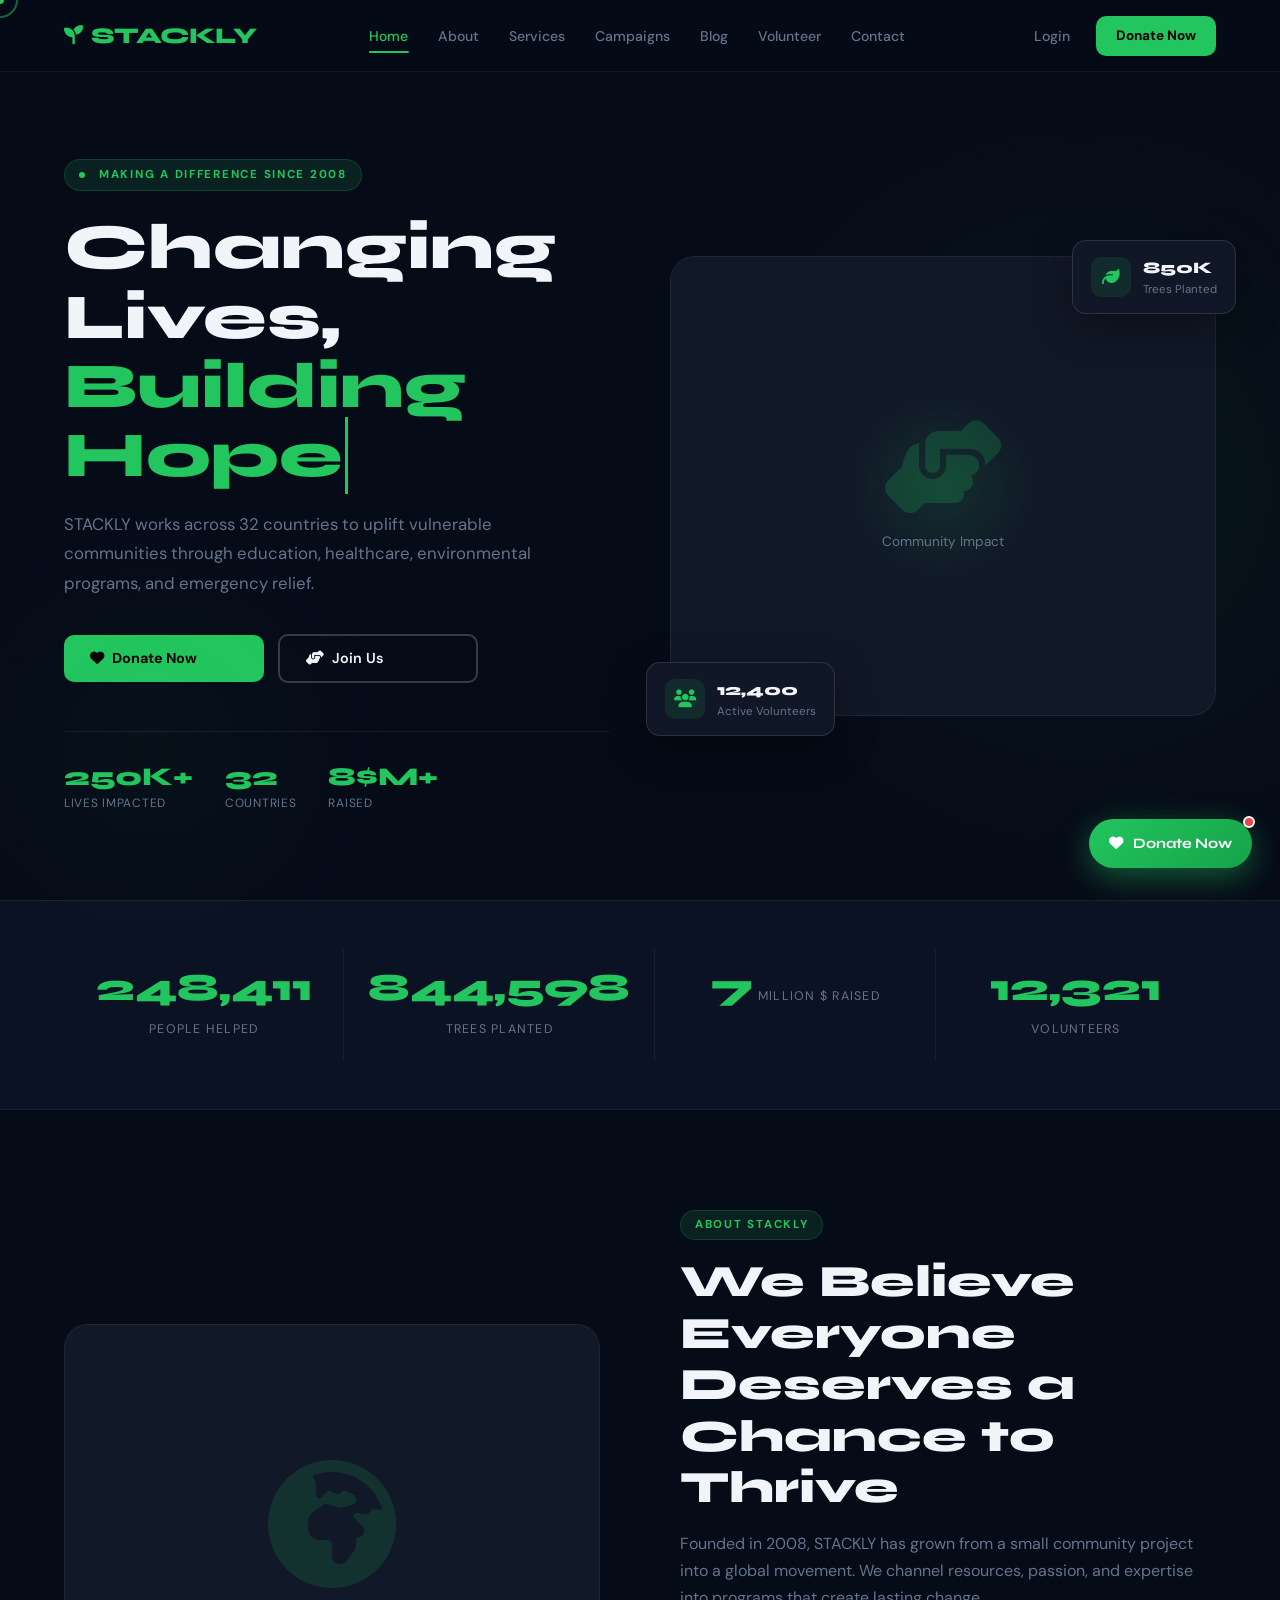
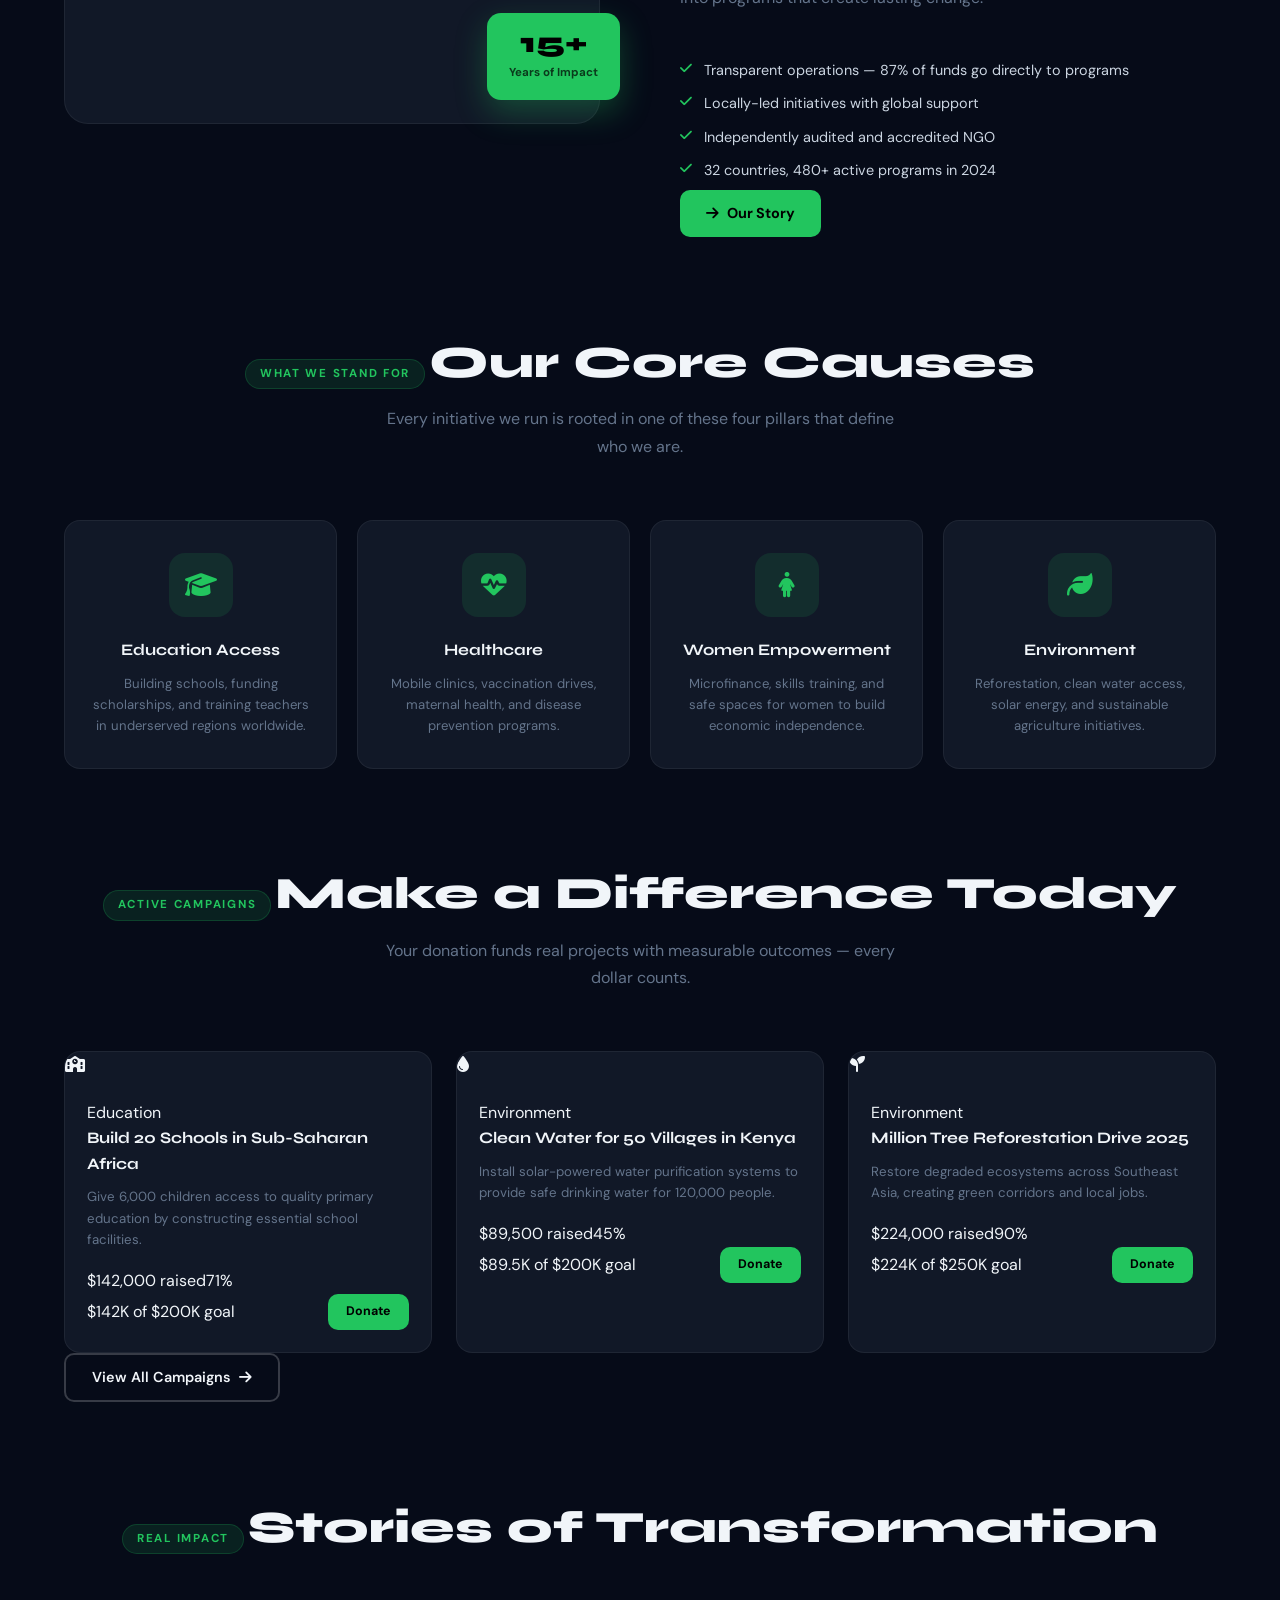
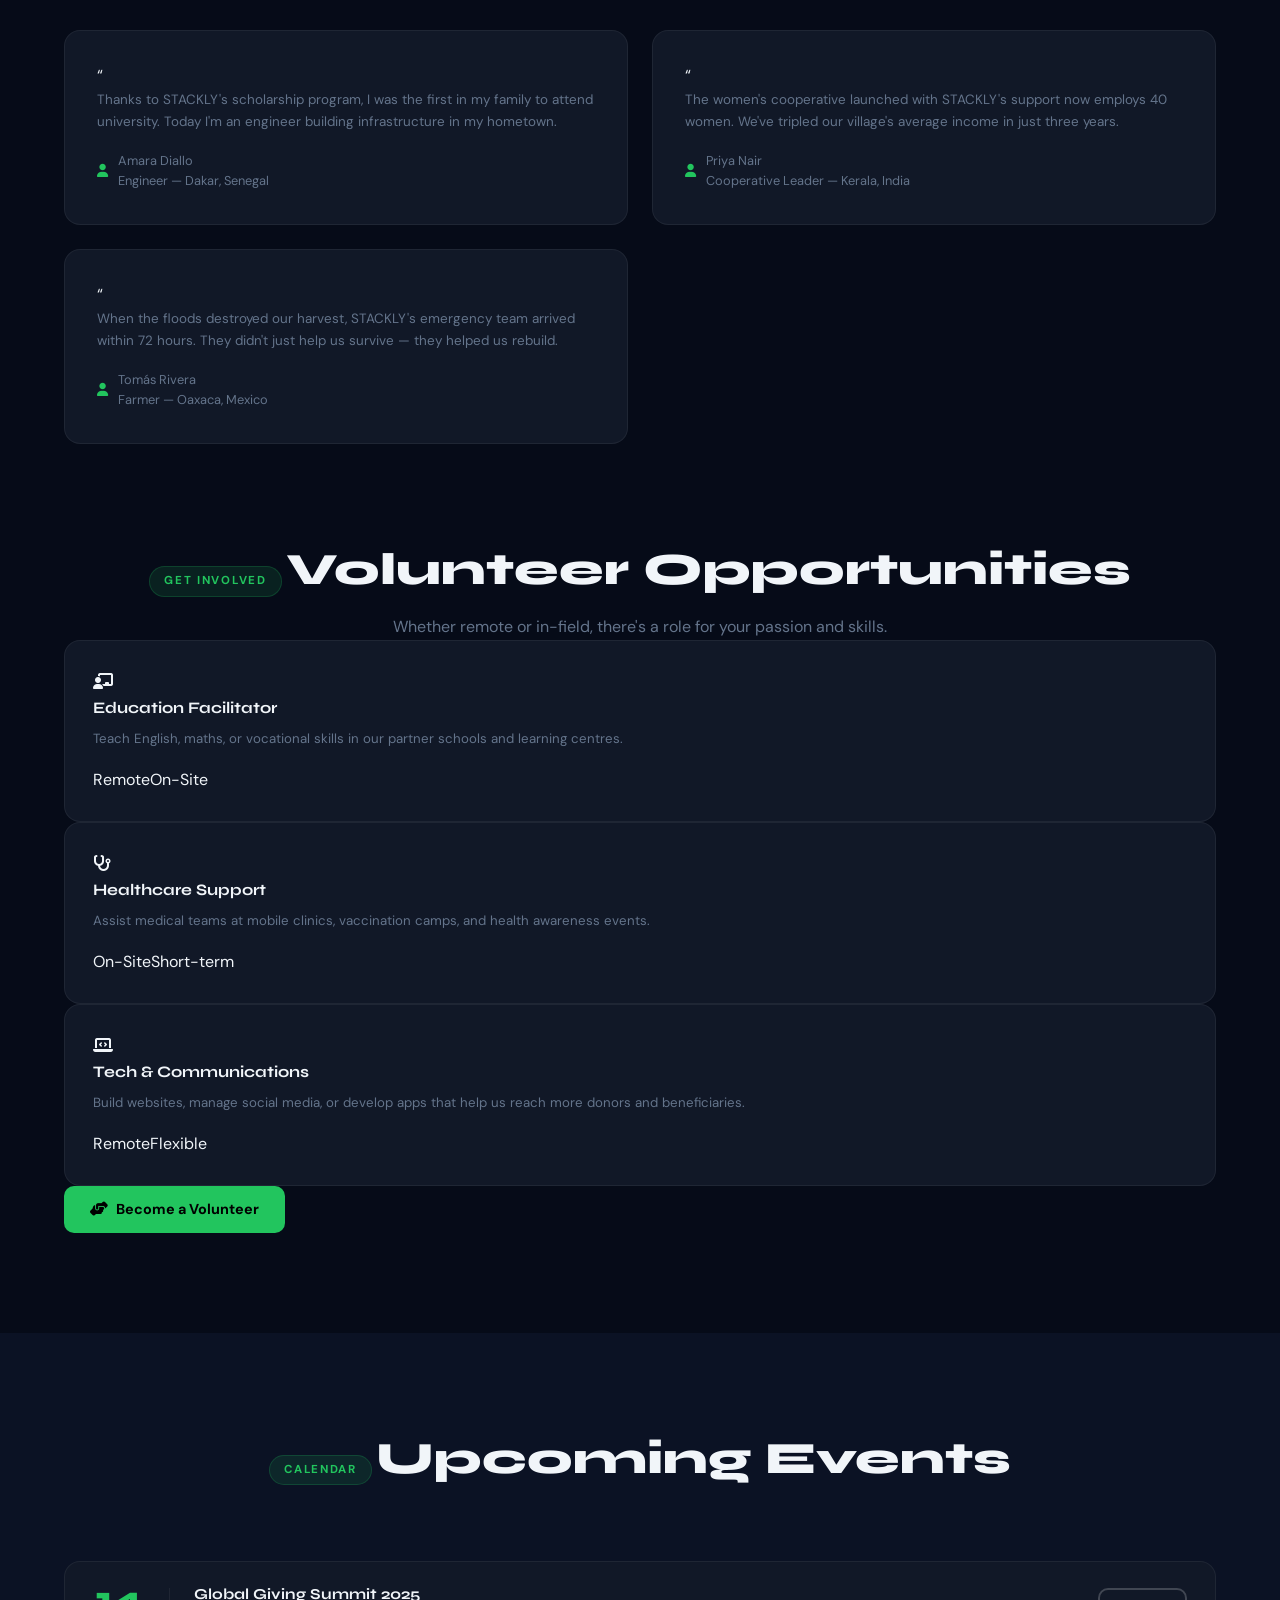
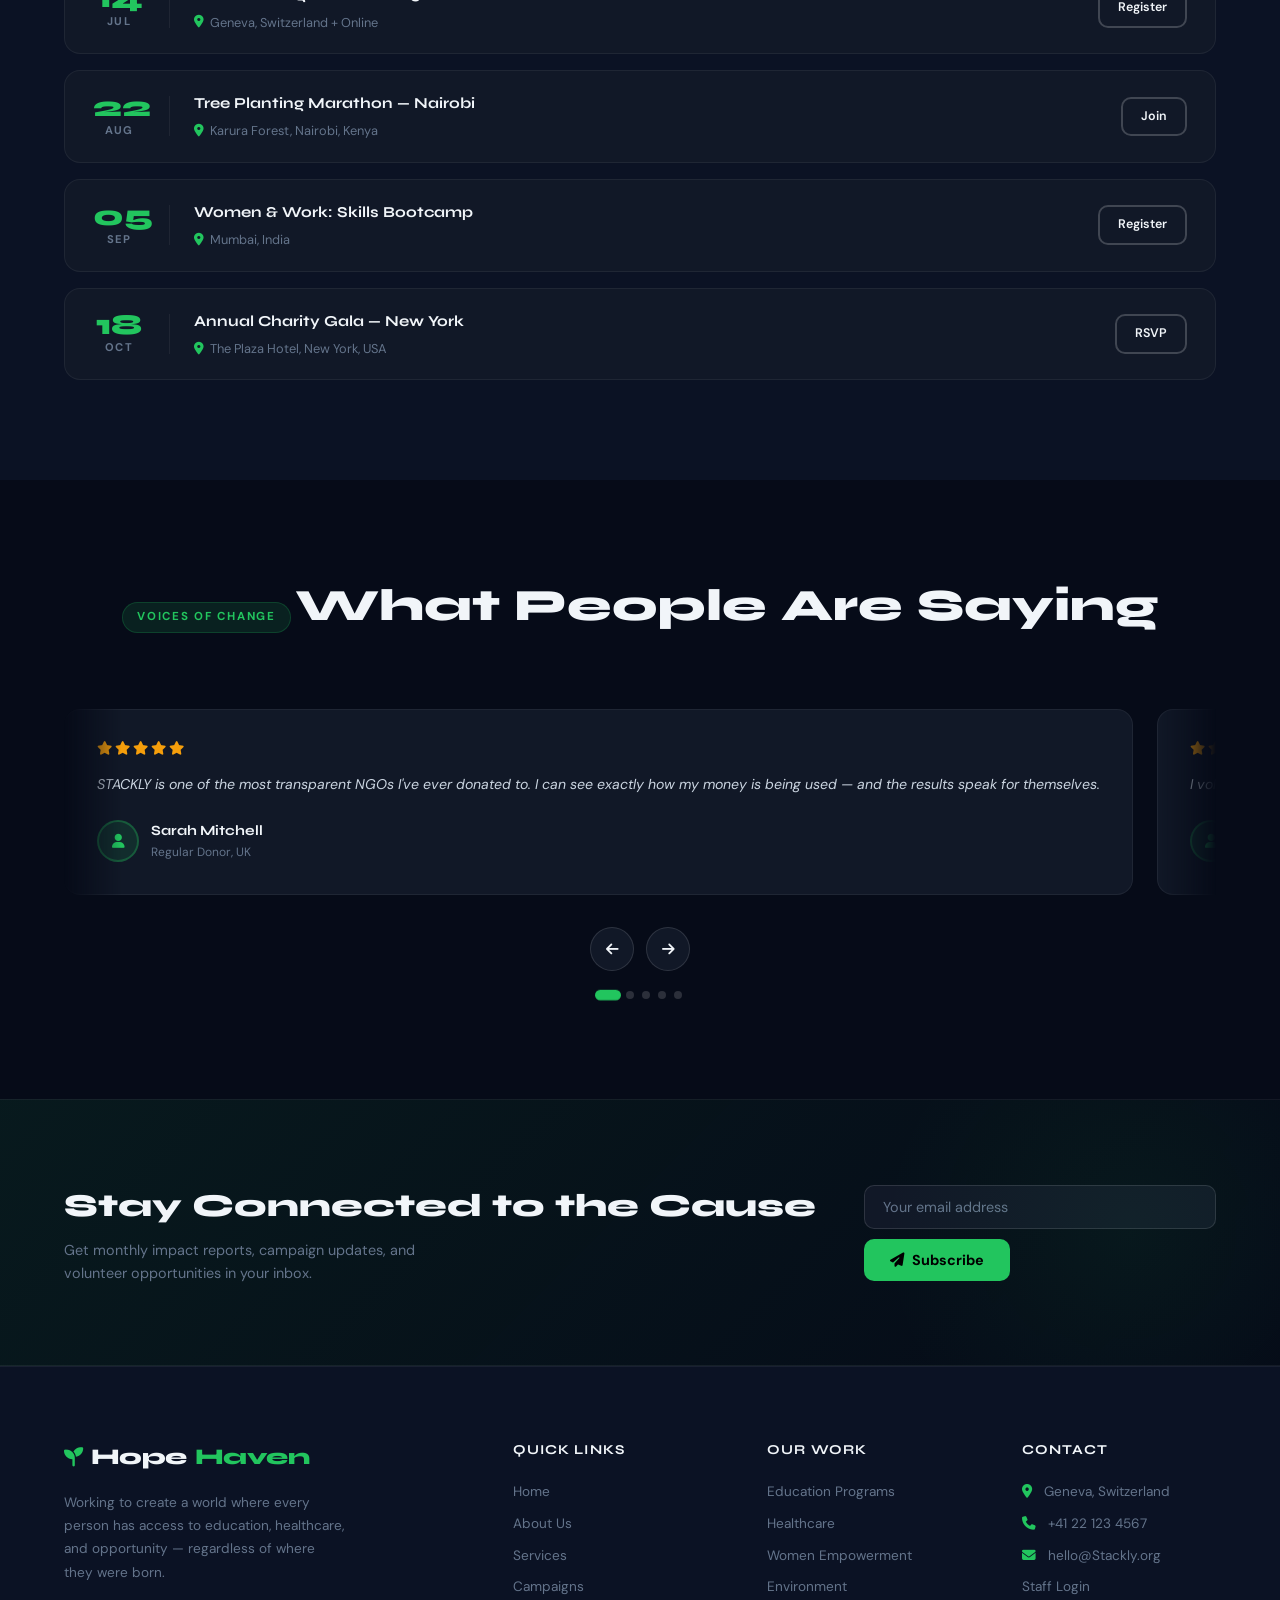
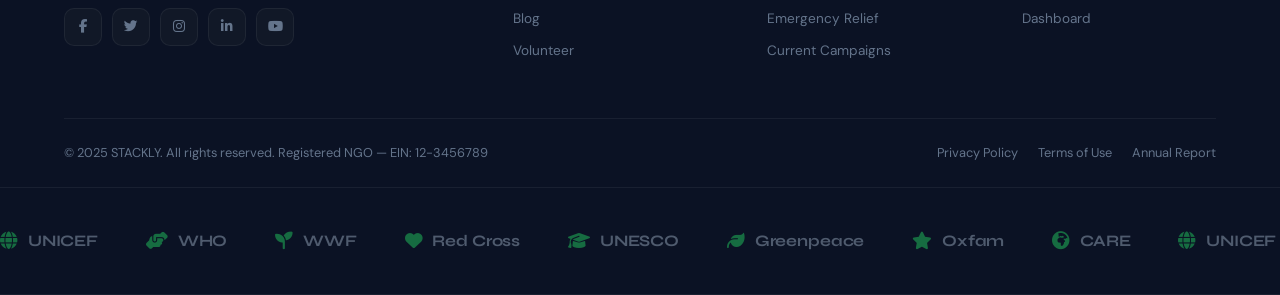
==== commit e07fae68: "changed hero section" ====
--- a/index.html
+++ b/index.html
@@ -64,16 +64,16 @@
 <section class="hero">
   <div class="container">
     <div class="hero-inner">
-      <div class="hero-content" data-aos="fade-right">
+       <div class="hero-content" data-aos="fade-right"> 
         <span class="hero-label">Making a Difference Since 2008</span>
         <h1 class="hero-title">
           Changing Lives,<br>
           <span data-typing='["Building Hope", "Planting Trees", "Healing Communities", "Empowering Youth"]'>Building Hope</span>
         </h1>
         <p class="hero-desc">STACKLY works across 32 countries to uplift vulnerable communities through education, healthcare, environmental programs, and emergency relief.</p>
-        <div class="hero-actions">
-          <a href="campaigns.html" class="btn-primary"><i class="fas fa-heart"></i>Donate Now</a>
-          <a href="campaigns.html" class="btn-outline"><i class="fas fa-hands-helping"></i>Join Us</a>
+        <div class="hero-actions" style="align-items: center;">
+          <a href="campaigns.html" class="btn-primary" style="width: 200px;"><i class="fas fa-heart"></i>Donate Now</a>
+          <a href="campaigns.html" class="btn-outline" style="width: 200px;"><i class="fas fa-hands-helping"></i>Join Us</a>
         </div>
         <div class="hero-stats">
           <div class="hero-stat-item">
@@ -89,7 +89,7 @@
             <div class="hero-stat-label">Raised</div>
           </div>
         </div>
-      </div>
+      </div> 
       <div class="hero-visual" data-aos="fade-left">
         <div class="hero-img-main">
           <div class="hero-img-placeholder">
--- a/style.css
+++ b/style.css
@@ -1412,4 +1412,208 @@
 .light-mode .dash-body { background:#f1f5f9; }
 .light-mode .dash-sidebar { background:#ffffff; }
 .light-mode .dash-header { background:rgba(248,250,252,0.95); }
-.light-mode .dash-card, .light-mode .dash-widget-g { background:#ffffff; }+.light-mode .dash-card, .light-mode .dash-widget-g { background:#ffffff; } 
+
+
+
+
+
+
+
+
+
+
+
+
+
+
+
+
+
+
+
+
+
+
+
+
+
+
+
+
+
+
+
+/* MOBILE FIX */
+html,
+body {
+  overflow-x: hidden;
+  width: 100%;
+}
+
+* {
+  box-sizing: border-box;
+}
+@media (max-width: 450px) {
+  .hero-inner {
+    width: 300px;
+    
+  }
+  .hero-title{
+    font-height: 20px;
+  }
+  .hero-content {
+    width: 300px
+  }
+
+ 
+} 
+
+ .smal-screen-size-button {
+    width: 250px;
+  }
+
+@media (max-width: 768px) {
+
+  .container,
+  .hero-container,
+  
+  .navbar,
+  .nav-inner {
+    width: 100% ;
+    max-width: 100% ;
+    margin: 0 ;
+    padding-left: 20px ;
+    padding-right: 20px ;
+  }
+
+  .hero-title {
+    font-size: 2.5rem ;
+    line-height: 1.1 ;
+  }
+
+  .hero-buttons {
+    flex-direction: column !important;
+    gap: 12px !important;
+  }
+
+  .hero-buttons .btn {
+    width: 100% !important;
+  }
+} 
+
+
+
+
+
+
+
+
+
+
+
+
+
+
+
+
+
+
+/* ===== MOBILE HERO FIX ===== */
+@media (max-width: 768px) {
+
+  .hero {
+    min-height: auto;
+    padding: 40px 0;
+  }
+
+  .hero-inner {
+    grid-template-columns: 1fr;
+    gap: 30px;
+  }
+
+  .hero-content {
+    text-align: center;
+  }
+
+  .hero-desc {
+    max-width: 100%;
+    margin: 0 auto 24px;
+  }
+
+  .hero-title {
+    font-size: 2.2rem;
+    line-height: 1.15;
+  }
+
+  .hero-actions {
+    flex-direction: column;
+    gap: 12px;
+    align-items: center;
+  }
+
+  .hero-actions a {
+    width: 100%;
+    justify-content: center;
+  }
+
+  .hero-stats {
+    justify-content: center;
+    gap: 20px;
+  }
+
+  .hero-stat-item {
+    text-align: center;
+  }
+
+  .hero-img-placeholder {
+    min-height: 280px;
+  }
+
+  .hero-img-placeholder i {
+    font-size: 4rem;
+  }
+
+  .hero-floating-card {
+    position: static;
+    margin-top: 12px;
+    width: 100%;
+  }
+
+  .hero-floating-card.card1,
+  .hero-floating-card.card2 {
+    animation: none;
+  }
+} 
+
+
+
+
+
+
+
+
+@media (max-width: 480px) {
+
+  .hero-title {
+    font-size: 1.8rem;
+  }
+
+  .hero-label {
+    font-size: 0.65rem;
+    padding: 5px 10px;
+  }
+
+  .hero-stat-num {
+    font-size: 1.2rem;
+  }
+
+  .hero-desc {
+    font-size: 0.9rem;
+  }
+  .hero-actions {
+    justify-content: center;
+    align-items: center;
+  
+  }
+}
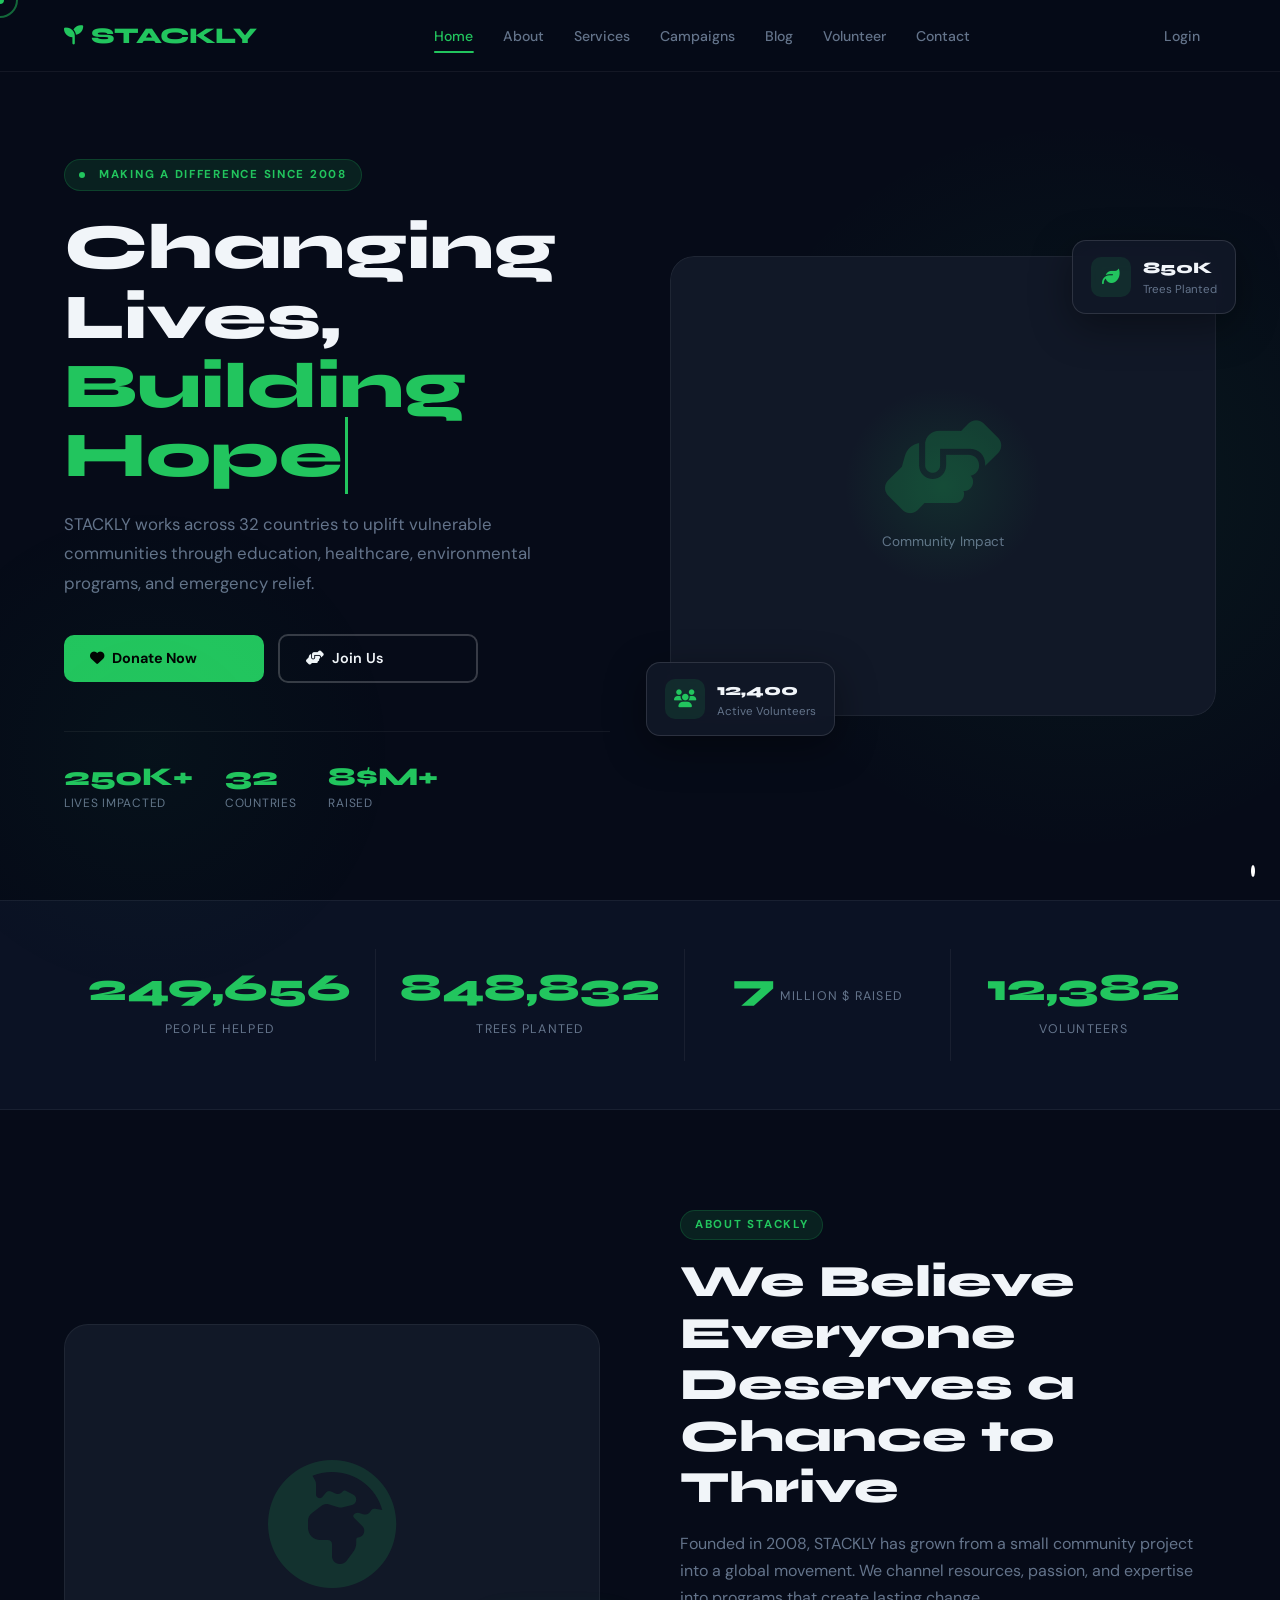
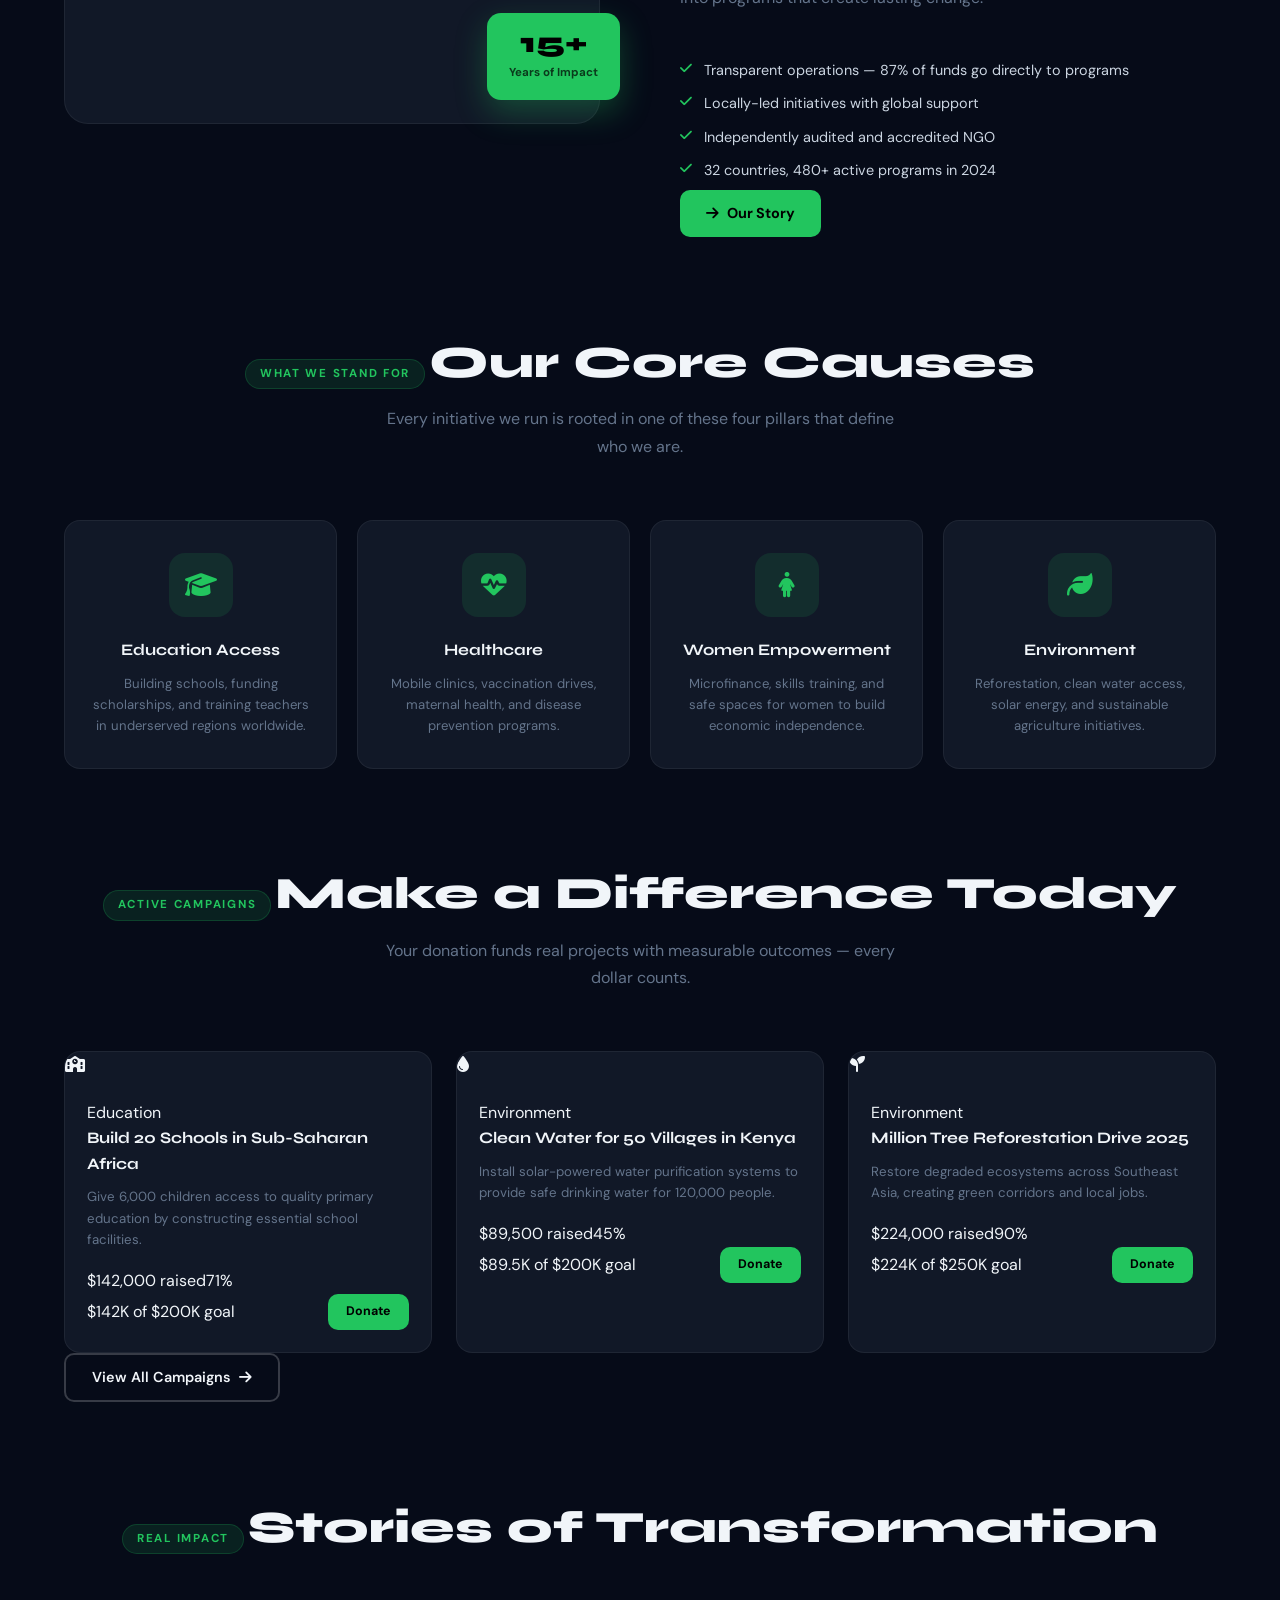
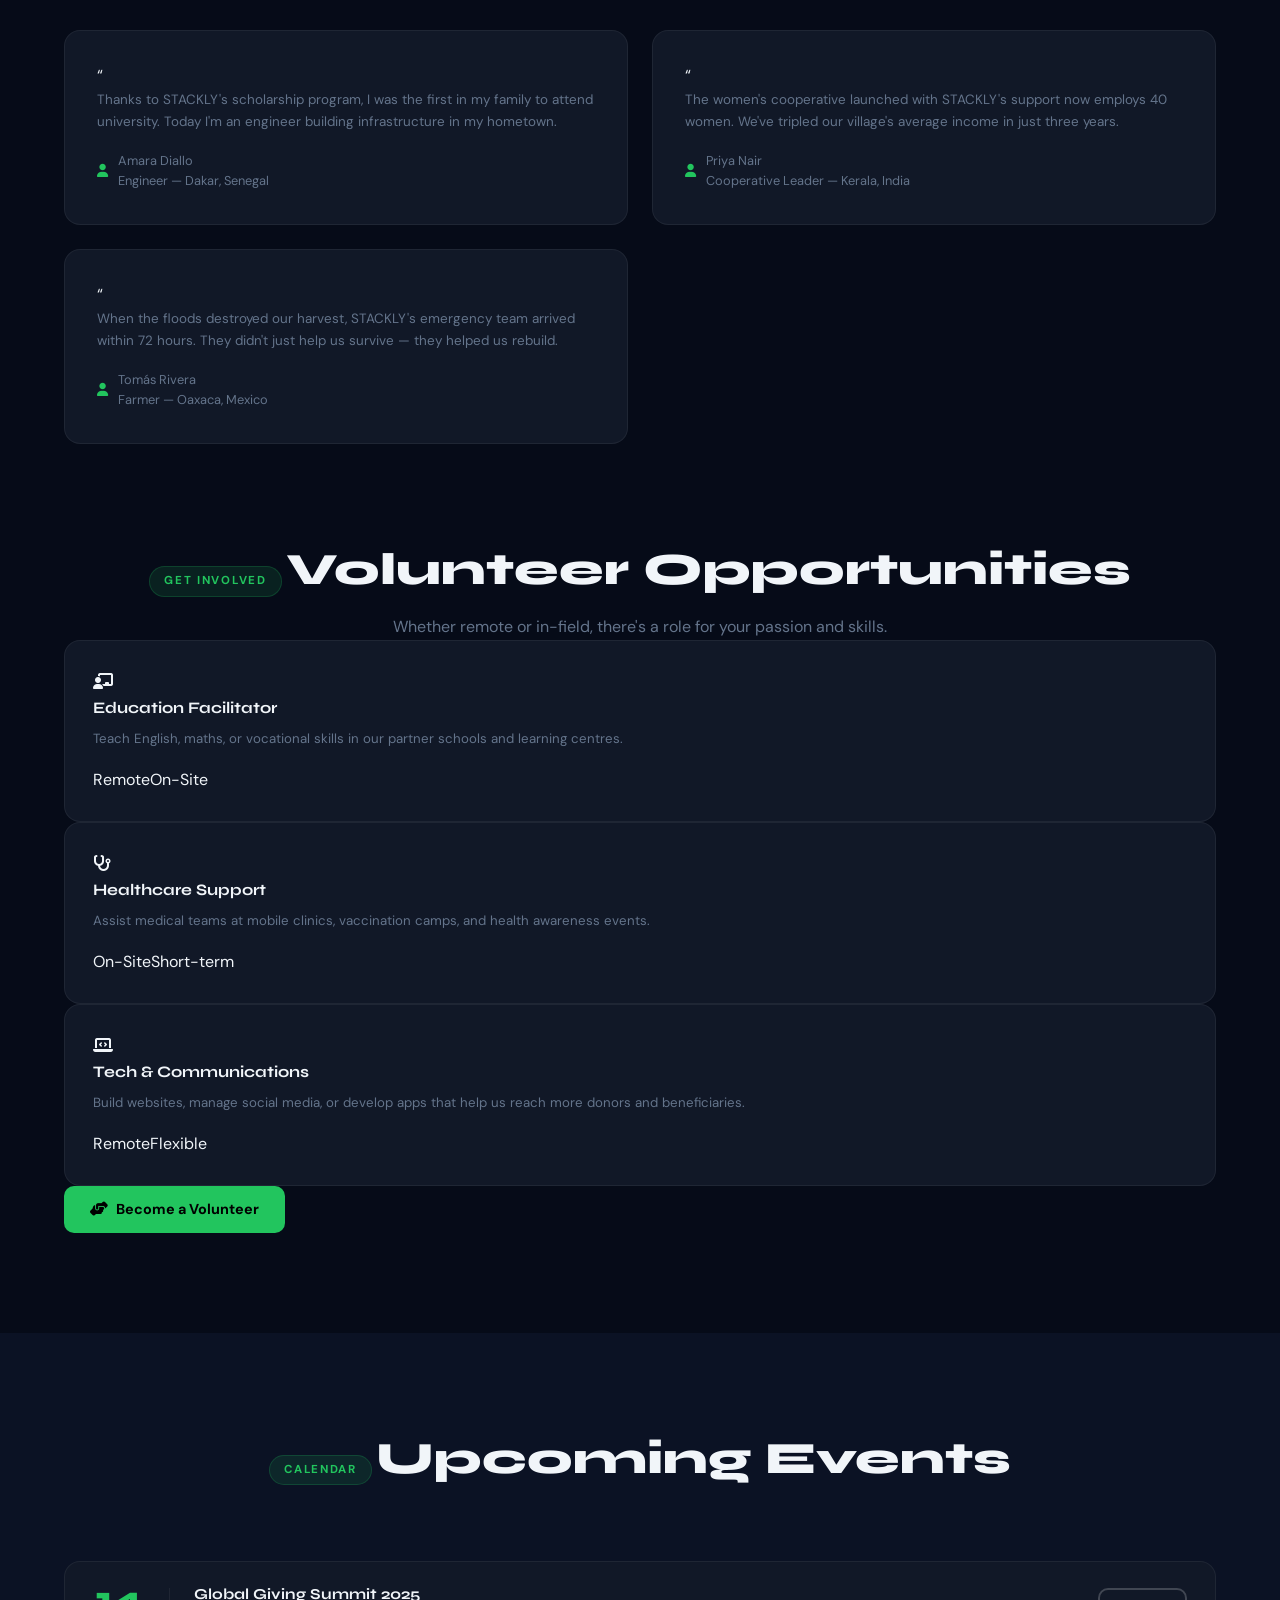
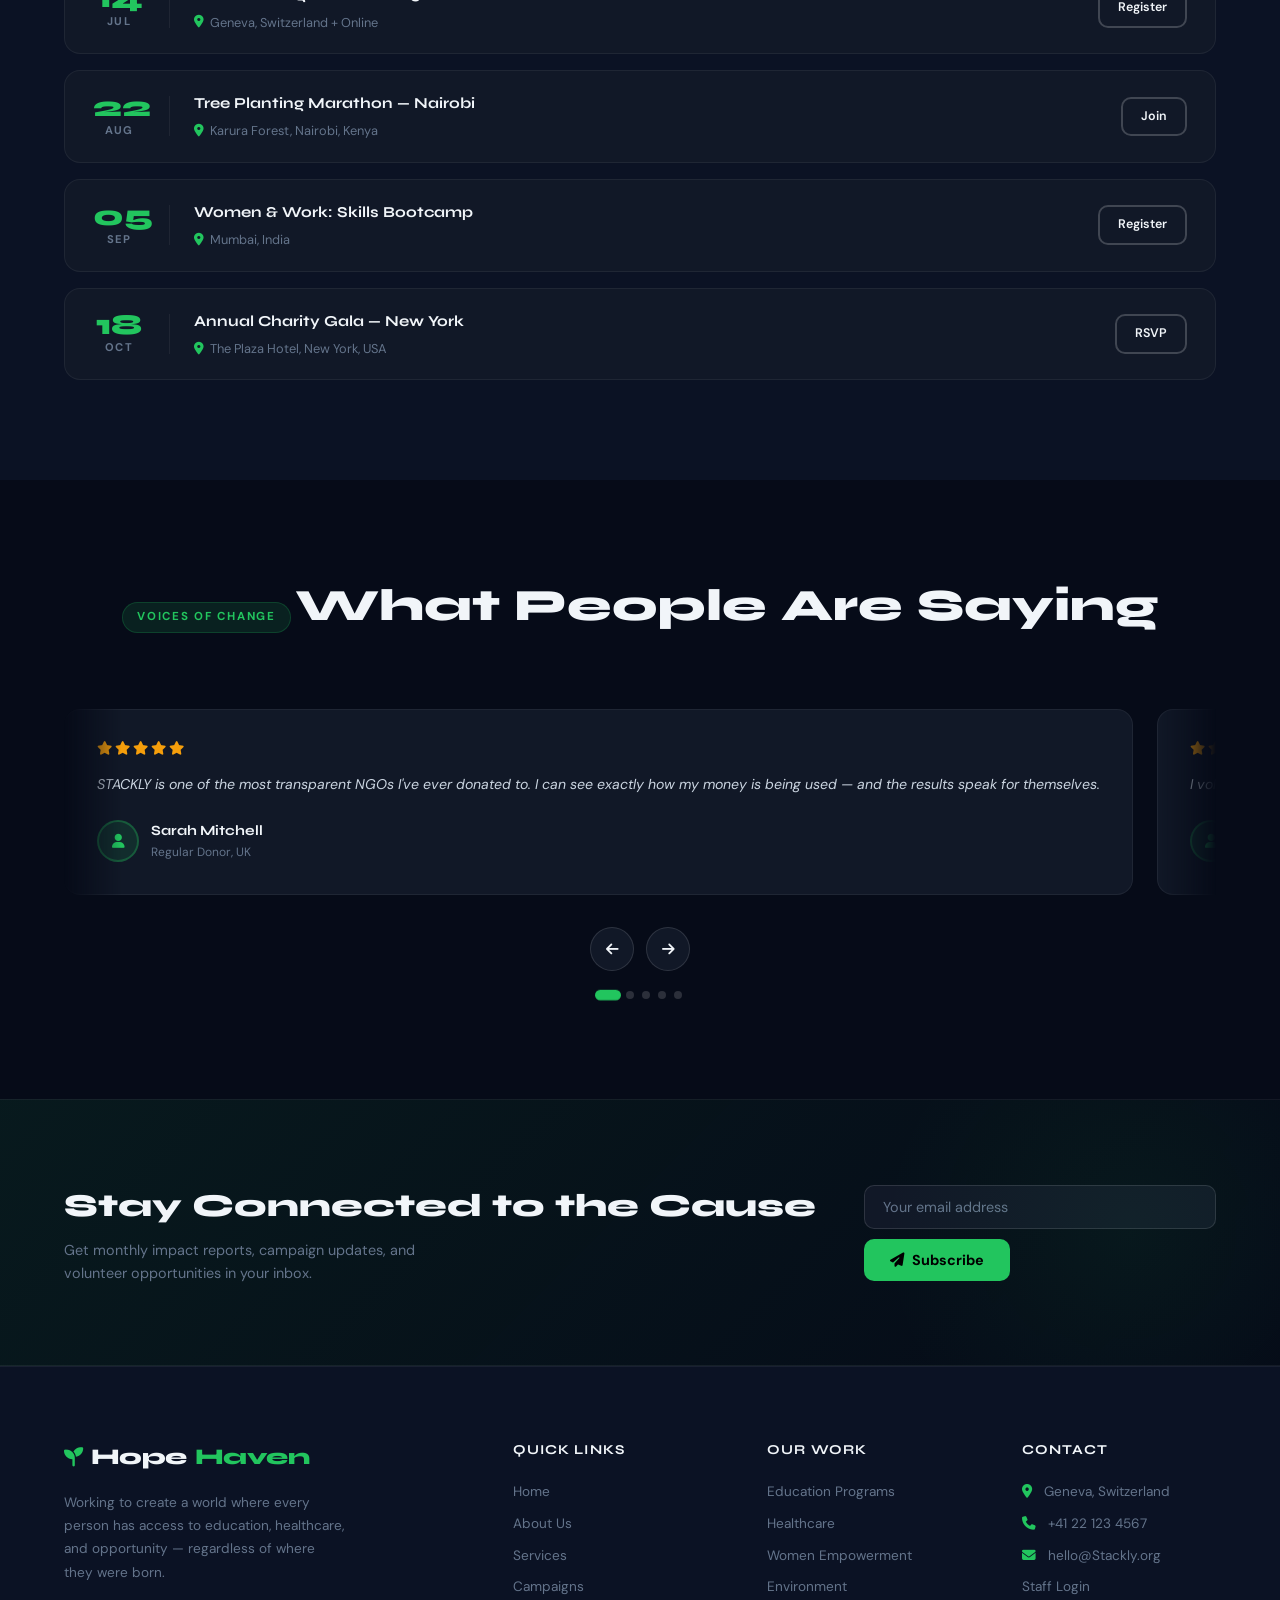
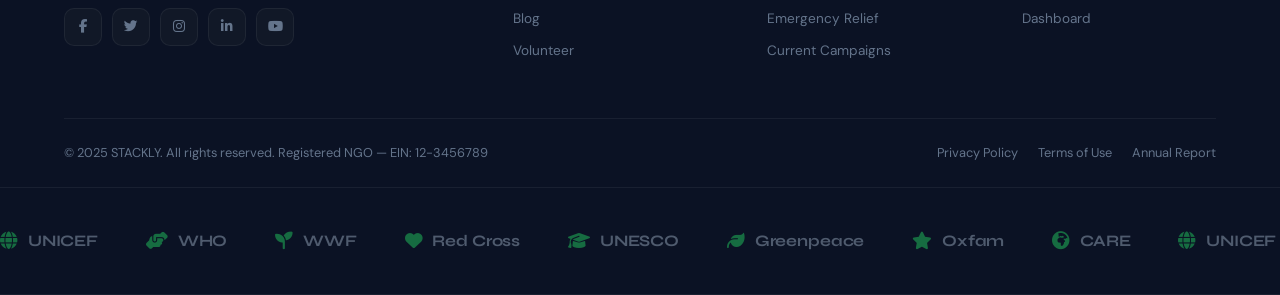
==== commit 850c5c0f: "added volunteer" ====
--- a/index.html
+++ b/index.html
@@ -32,13 +32,13 @@
         <li><a href="about.html">About</a></li>
         <li><a href="services.html">Services</a></li>
         <li><a href="campaigns.html">Campaigns</a></li>
-        <li><a href="about.html">Blog</a></li>
-        <li><a href="campaigns.html">Volunteer</a></li>
-        <li><a href="about.html">Contact</a></li>
+        <li><a href="blog.html">Blog</a></li>
+        <li><a href="volunteer.html">Volunteer</a></li>
+        <li><a href="contact.html">Contact</a></li>
       </ul>
       <div class="nav-actions">
         <a href="login.html" class="btn-nav-login">Login</a>
-        <a href="campaigns.html" class="btn-donate">Donate Now</a>
+        
       </div>
       <div class="hamburger" id="hamburger">
         <span></span><span></span><span></span>
@@ -53,11 +53,11 @@
   <a href="about.html">About</a>
   <a href="services.html">Services</a>
   <a href="campaigns.html">Campaigns</a>
-  <a href="about.html">Blog</a>
-  <a href="campaigns.html">Volunteer</a>
-  <a href="about.html">Contact</a>
+  <a href="blog.html">Blog</a>
+  <a href="volunteer.html">Volunteer</a>
+  <a href="contact.html">Contact</a>
   <a href="login.html">Login</a>
-  <a href="campaigns.html" class="btn-donate">Donate Now</a>
+  
 </div>
 
 <!-- HERO SECTION -->
@@ -548,7 +548,7 @@
   </div>
   <div class="float-donate-btn-wrap">
     <span class="float-donate-pulse"></span>
-    <a href="campaigns.html" class="float-donate-btn"><i class="fas fa-heart"></i> Donate Now</a>
+    
   </div>
 </div>
 
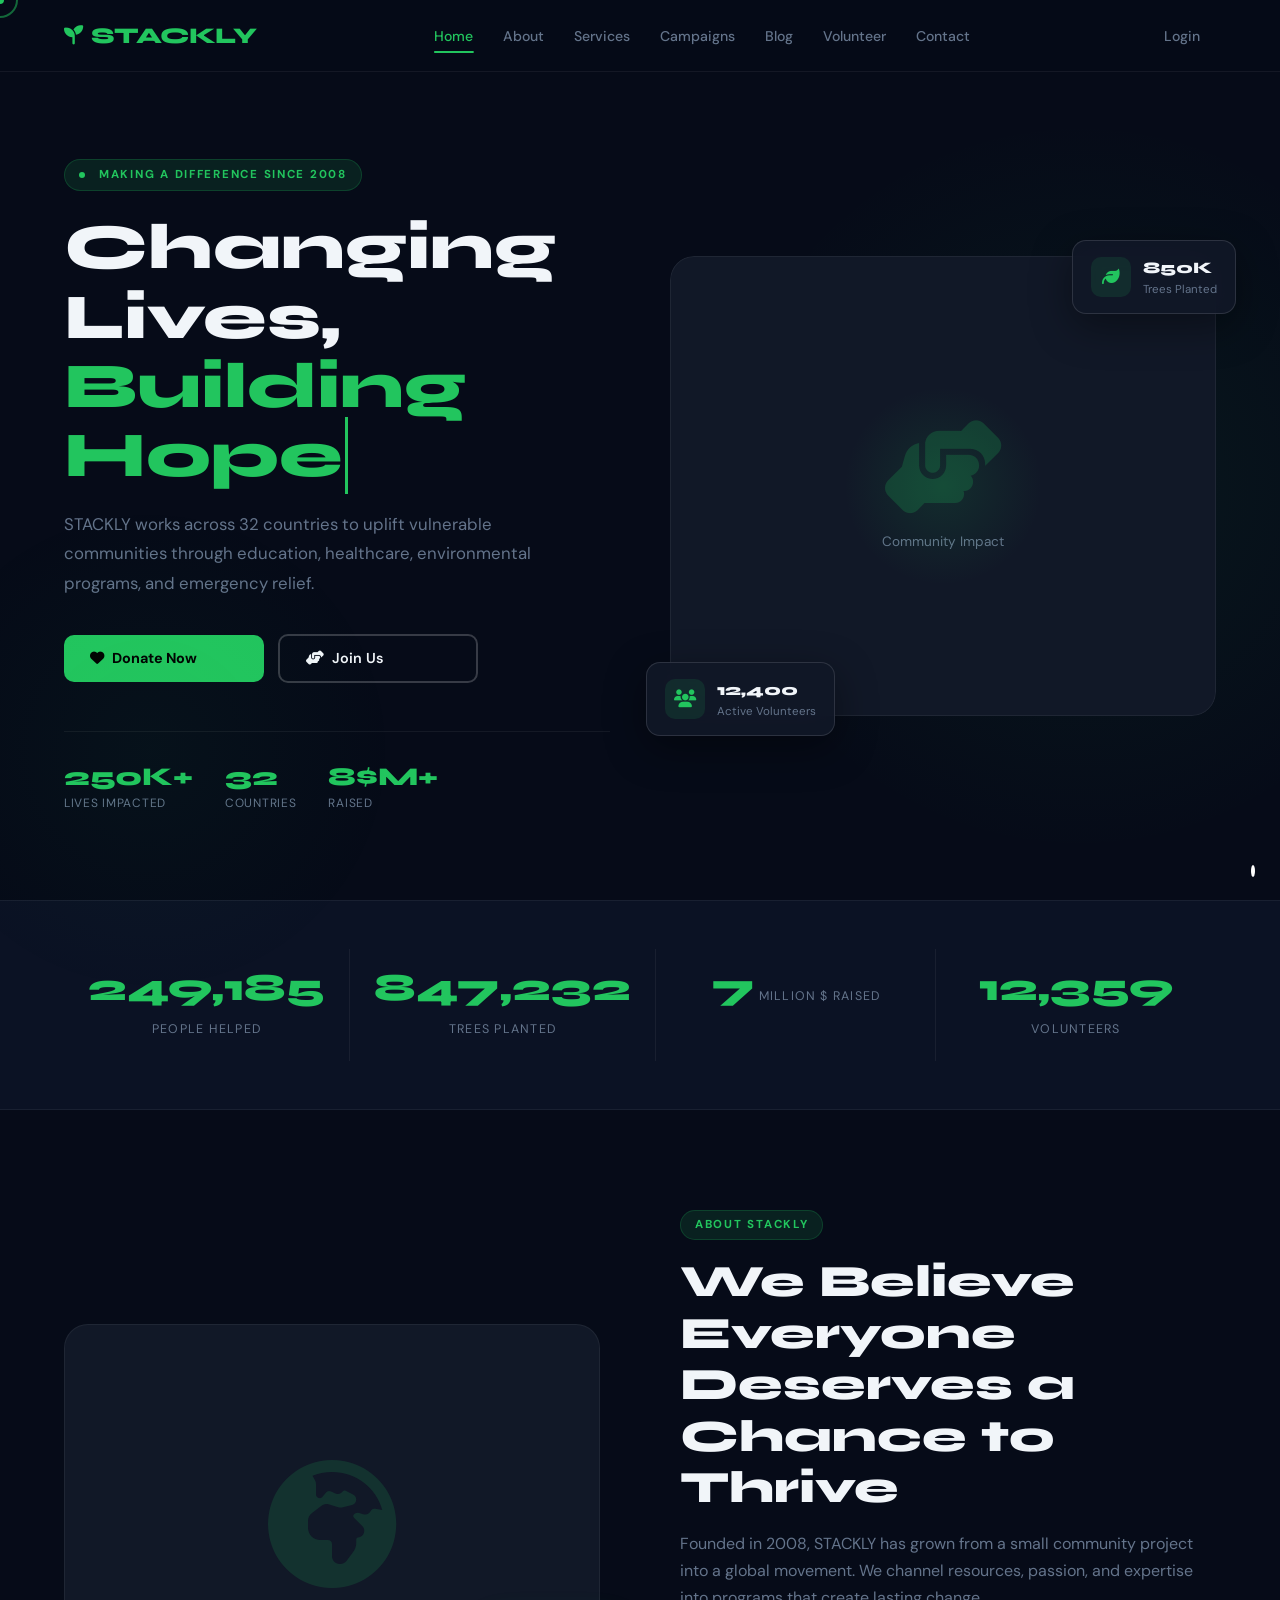
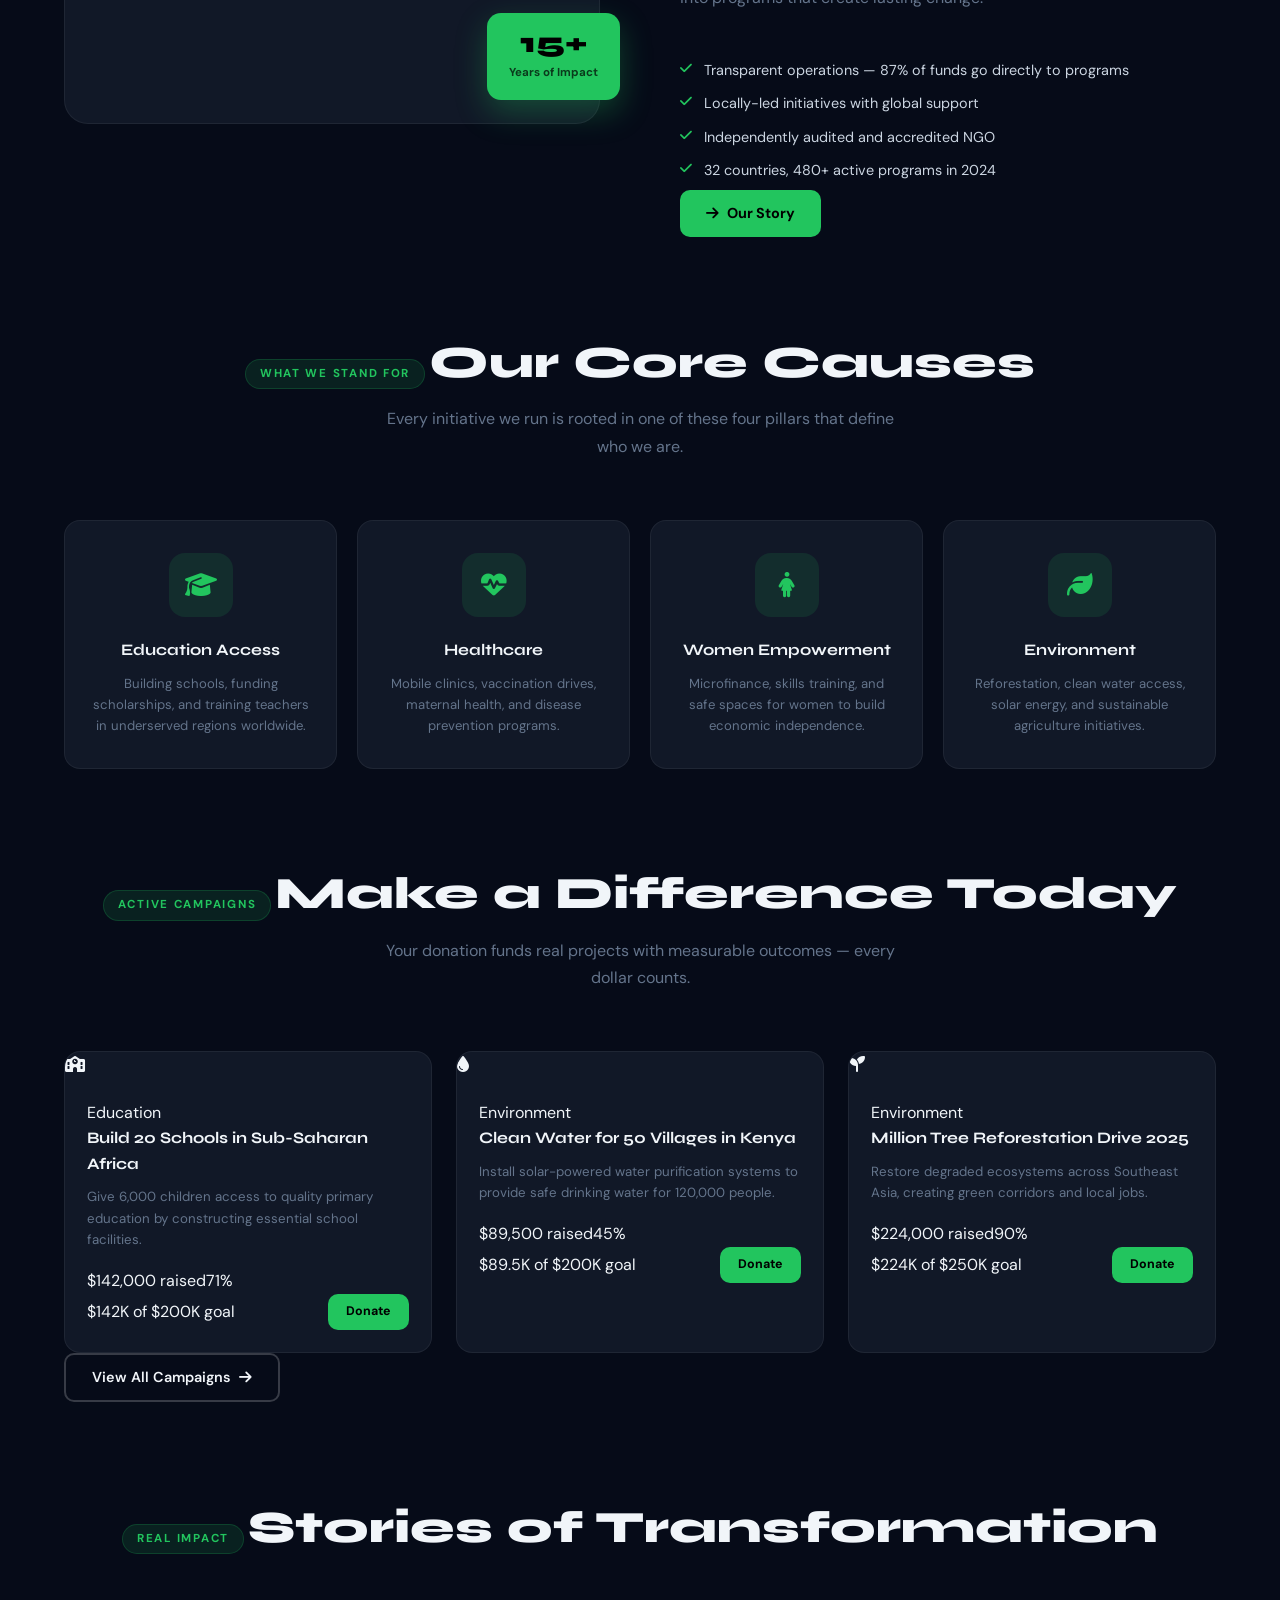
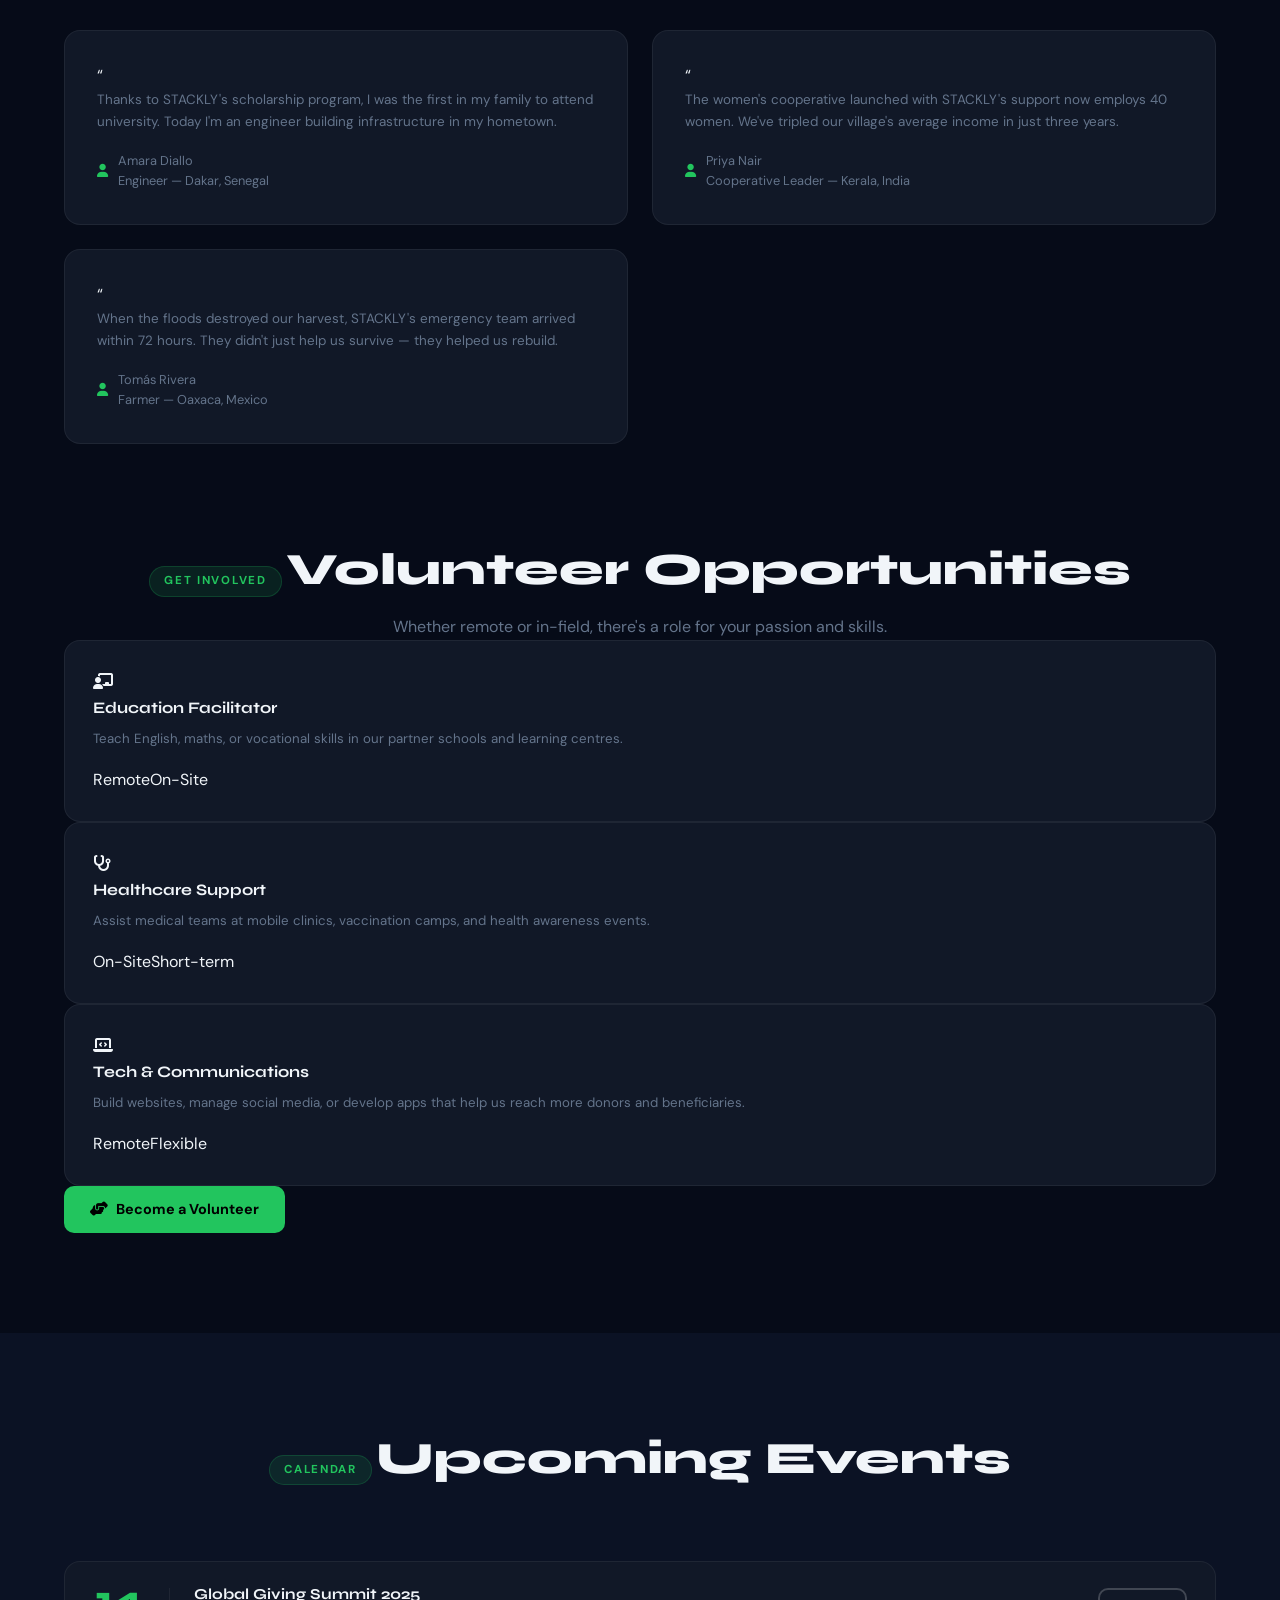
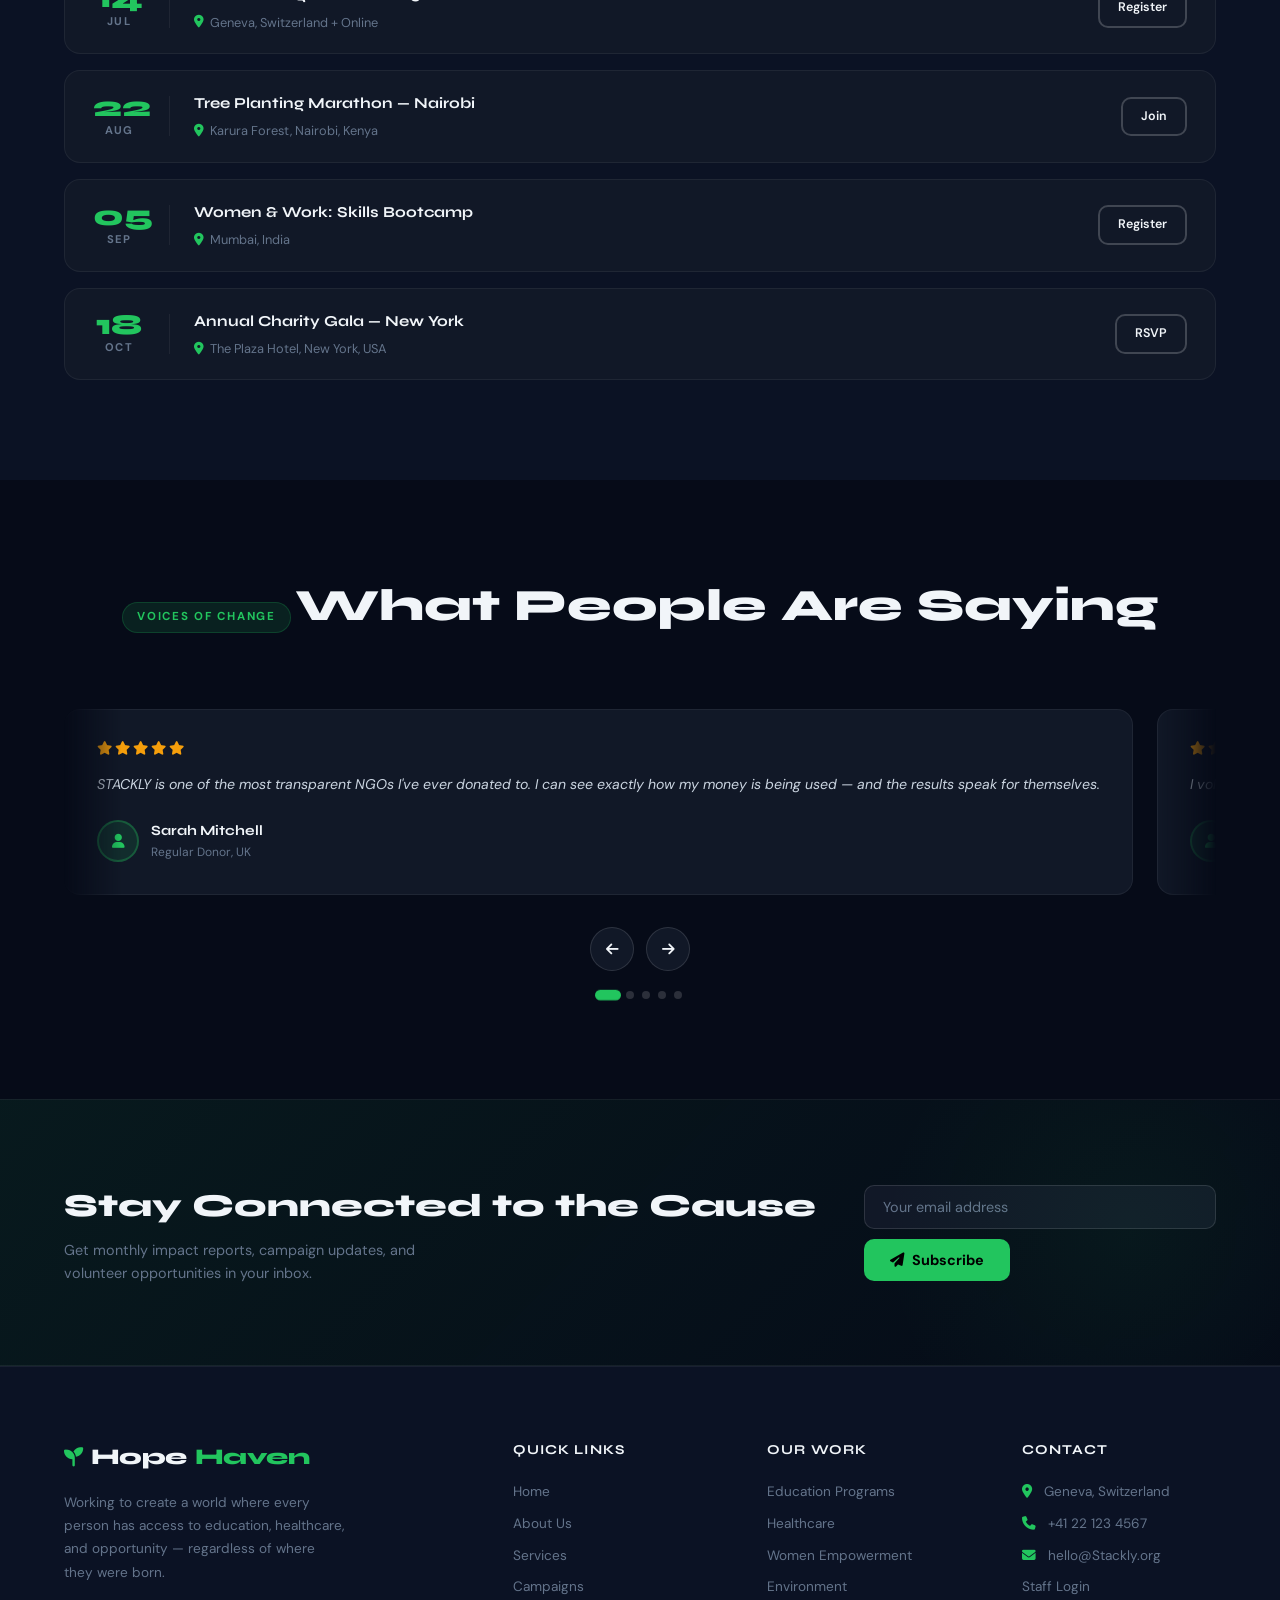
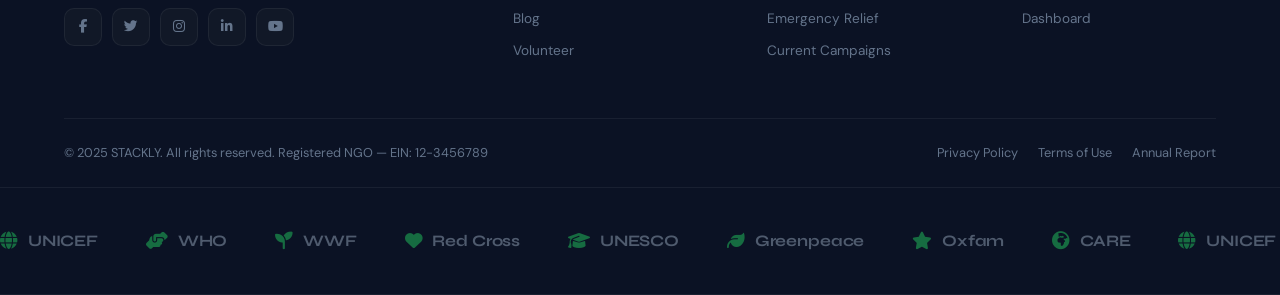
==== commit 10f2adb7: "chnaged" ====
--- a/index.html
+++ b/index.html
@@ -341,7 +341,7 @@
         </div>
       </div>
     </div>
-    <div class="grid-center" data-aos="fade-up"><a href="campaigns.html" class="btn-primary"><i class="fas fa-hands-helping"></i>Become a Volunteer</a></div>
+    <div class="grid-center" data-aos="fade-up"><a href="volunteer.html" class="btn-primary"><i class="fas fa-hands-helping"></i>Become a Volunteer</a></div>
   </div>
 </section>
 
@@ -474,8 +474,8 @@
           <li><a href="about.html">About Us</a></li>
           <li><a href="services.html">Services</a></li>
           <li><a href="campaigns.html">Campaigns</a></li>
-          <li><a href="about.html">Blog</a></li>
-          <li><a href="campaigns.html">Volunteer</a></li>
+          <li><a href="blog.html">Blog</a></li>
+          <li><a href="volunteer.html">Volunteer</a></li>
         </ul>
       </div>
       <div class="footer-col">
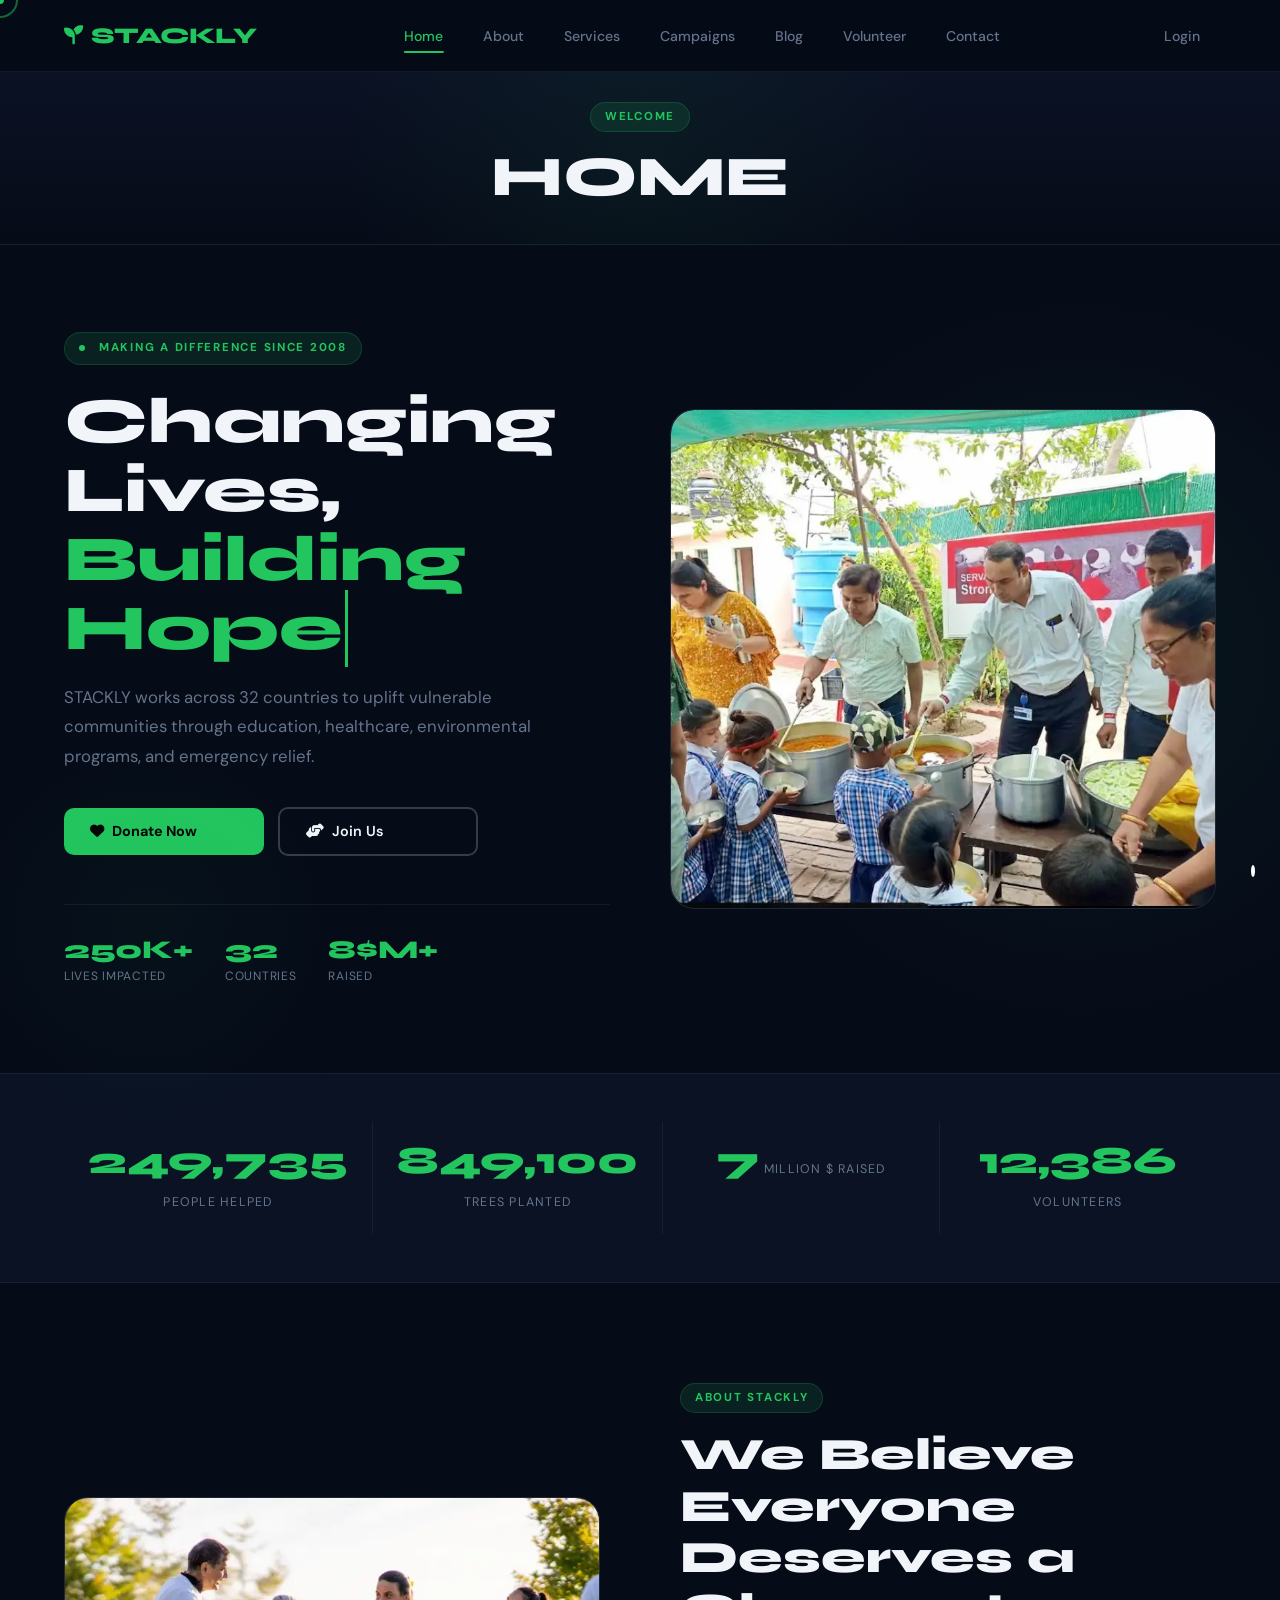
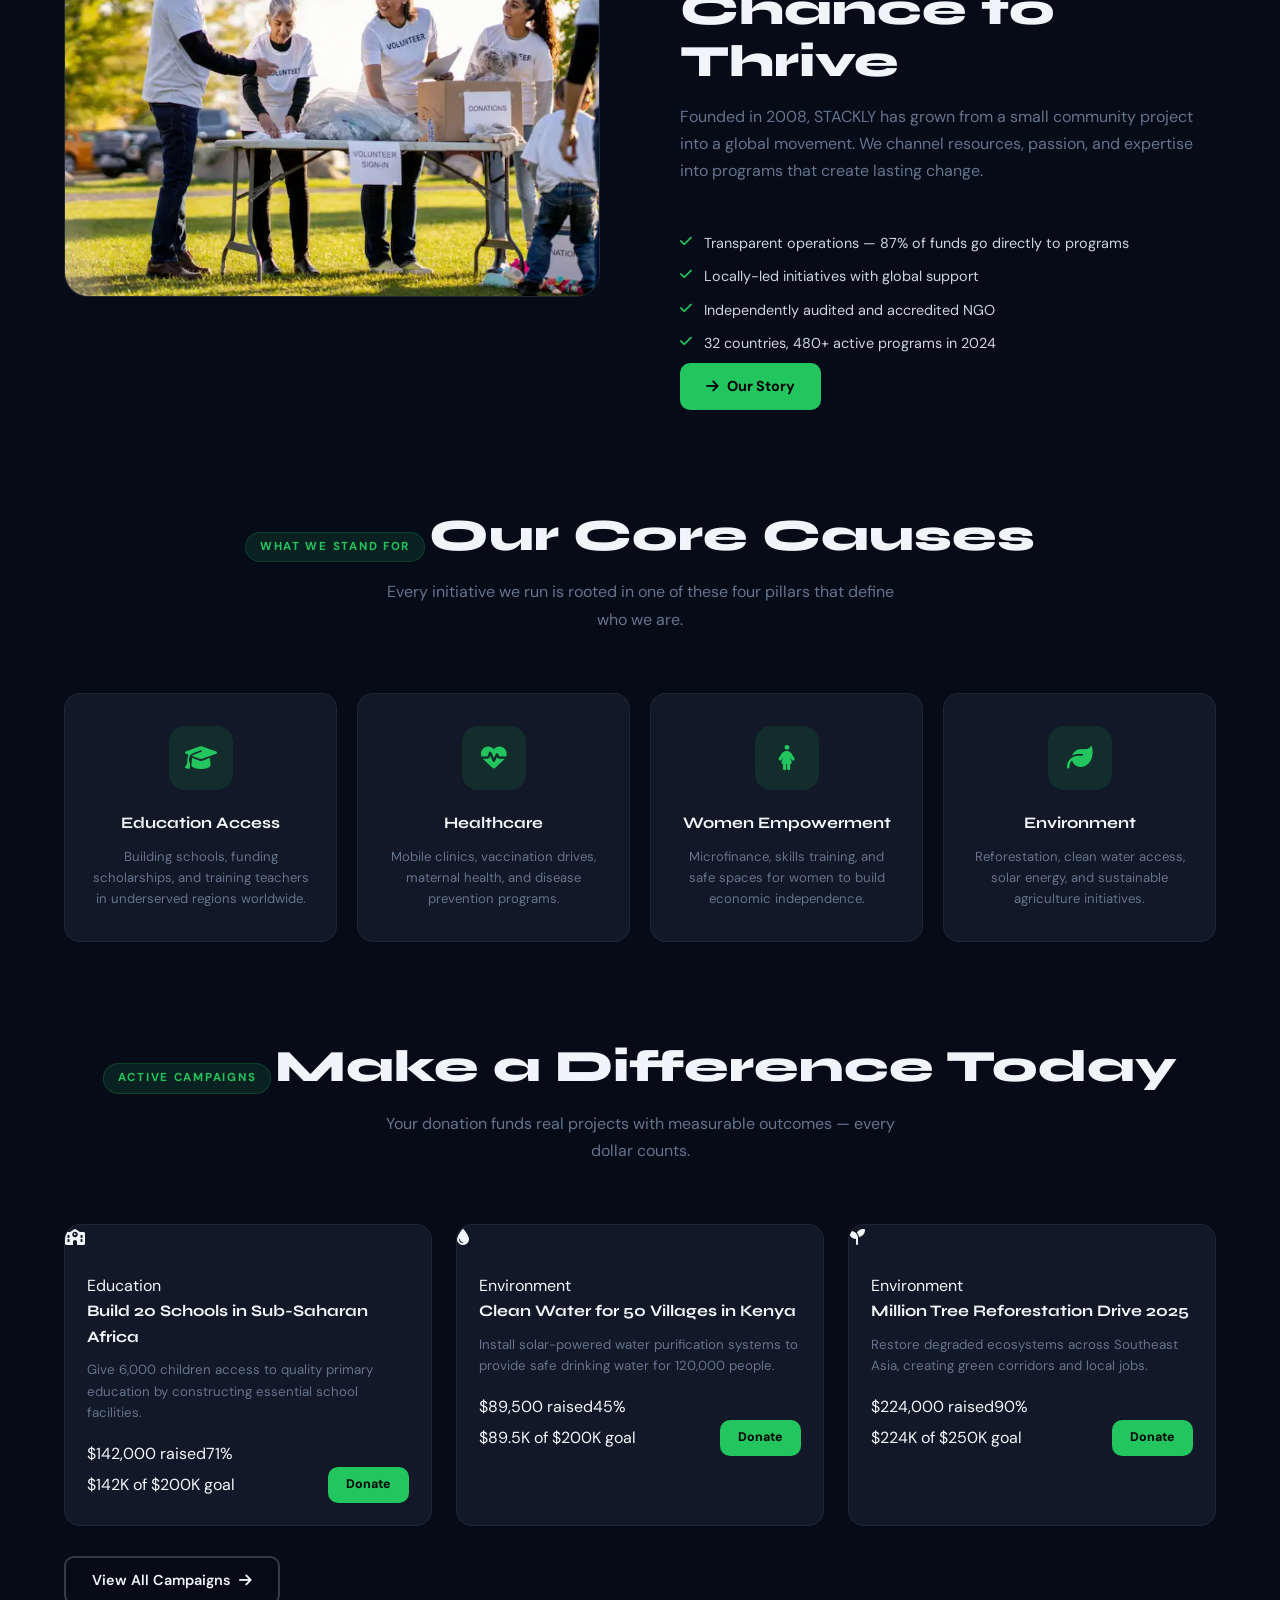
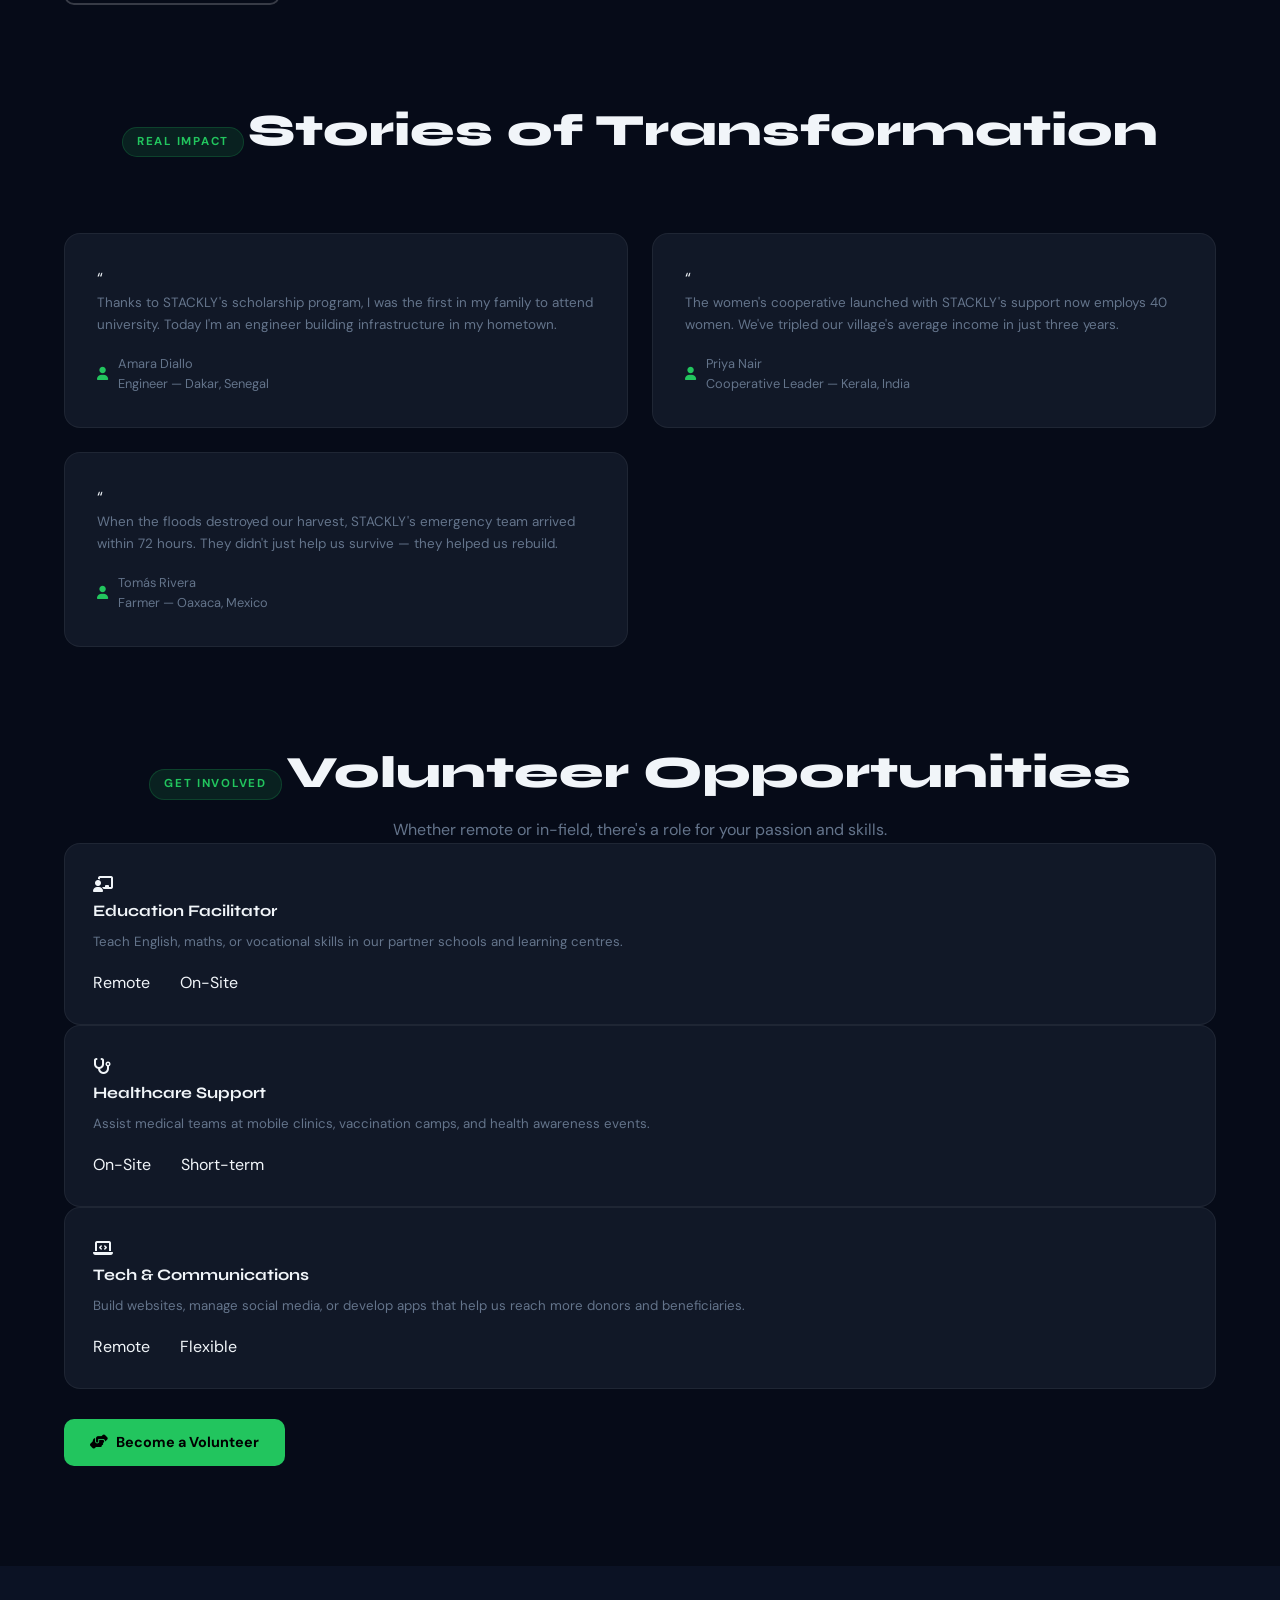
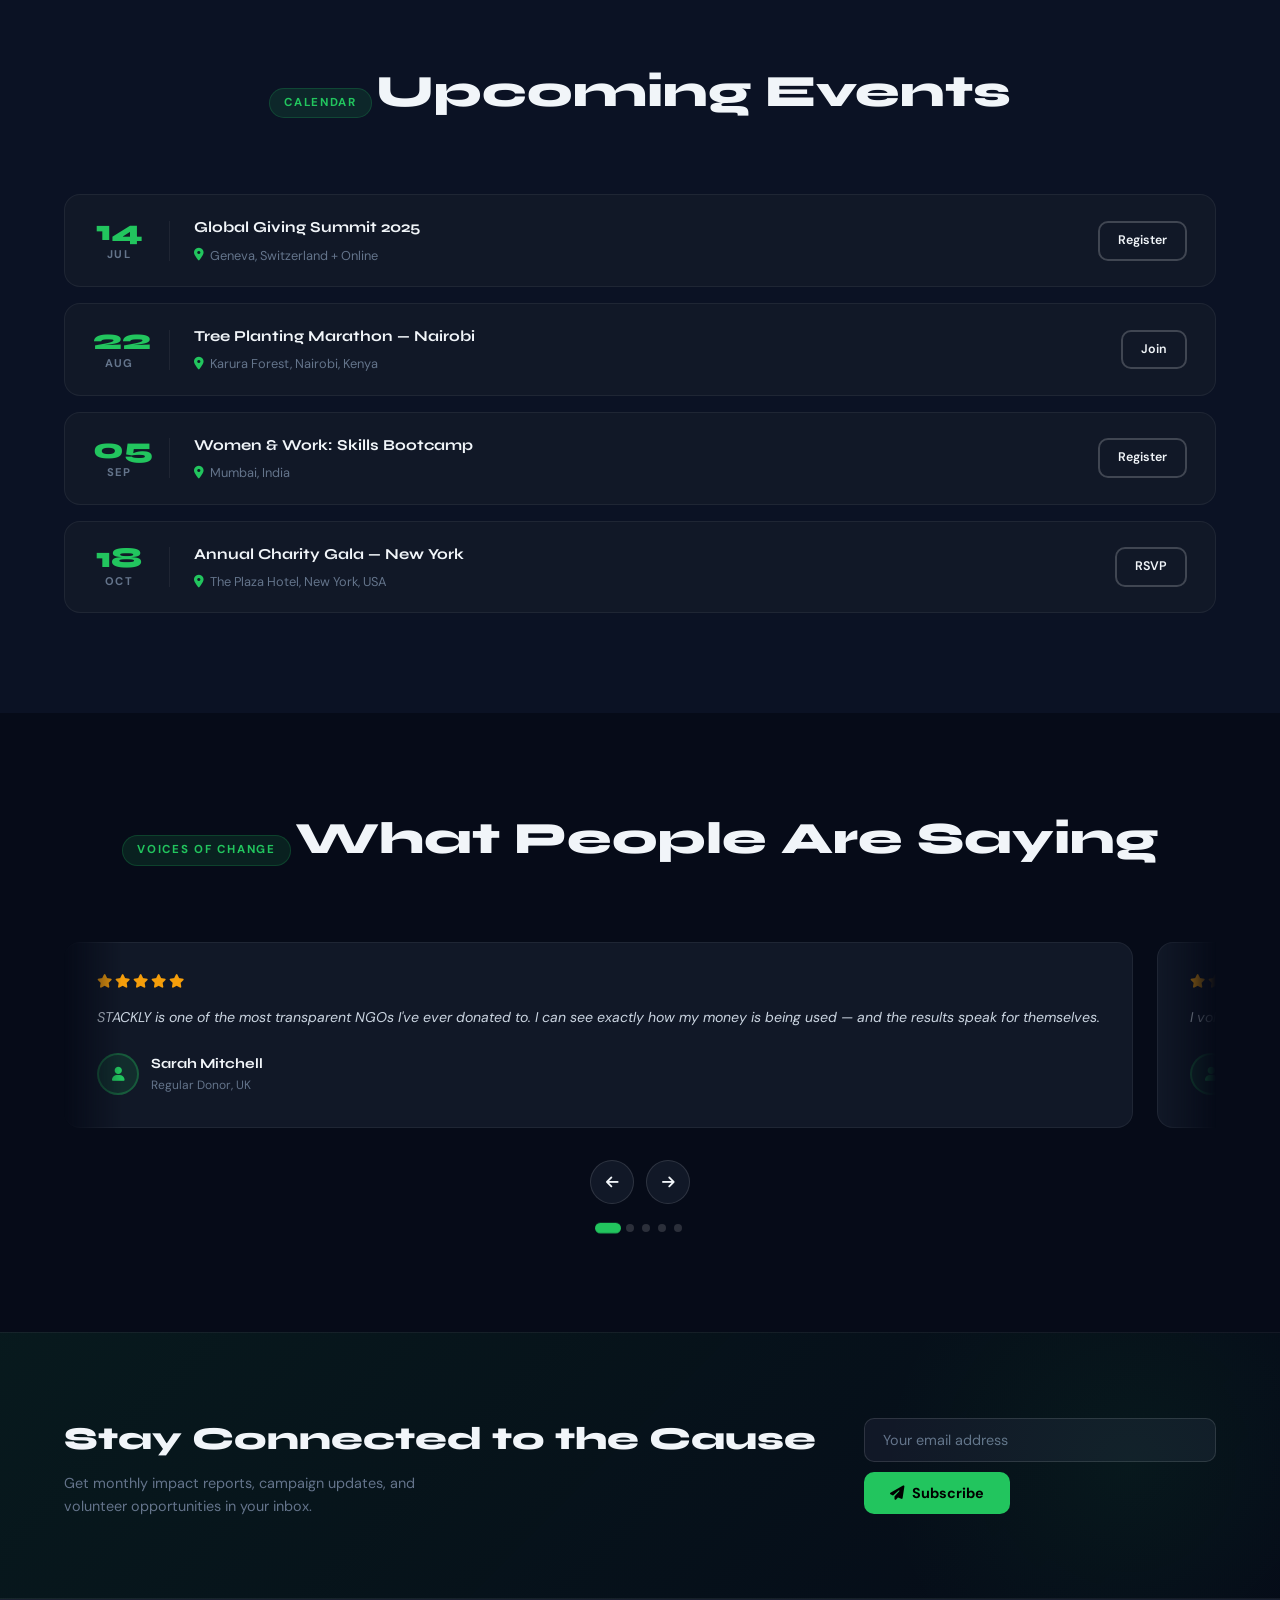
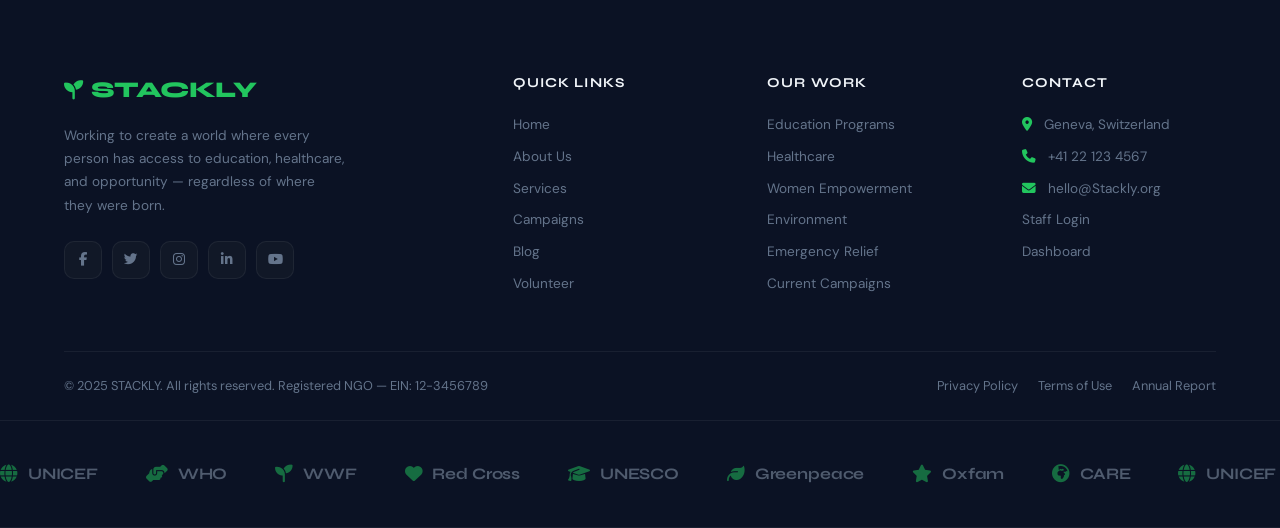
==== commit 0acc7337: "Update about and blog pages with new images; modify styles for better layout" ====
--- a/index.html
+++ b/index.html
@@ -61,6 +61,13 @@
 </div>
 
 <!-- HERO SECTION -->
+<section class="page-hero">
+  <div class="container">
+    <span class="section-label">WELCOME</span>
+    <h1>HOME</h1>
+  </div>
+</section>
+</section>
 <section class="hero">
   <div class="container">
     <div class="hero-inner">
@@ -93,24 +100,12 @@
       <div class="hero-visual" data-aos="fade-left">
         <div class="hero-img-main">
           <div class="hero-img-placeholder">
-            <i class="fas fa-hands-helping"></i>
-            <p style="color:var(--text-muted);font-size:0.85rem">Community Impact</p>
-          </div>
-        </div>
-        <div class="hero-floating-card card1">
-          <div class="hero-fc-icon"><i class="fas fa-users"></i></div>
-          <div class="hero-fc-text">
-            <div class="hero-fc-num">12,400</div>
-            <div class="hero-fc-label">Active Volunteers</div>
-          </div>
-        </div>
-        <div class="hero-floating-card card2">
-          <div class="hero-fc-icon"><i class="fas fa-leaf"></i></div>
-          <div class="hero-fc-text">
-            <div class="hero-fc-num">850K</div>
-            <div class="hero-fc-label">Trees Planted</div>
-          </div>
-        </div>
+          <img src="images/hero.webp.webp"
+            alt="Community Impact"
+            style="width:100%;height:100%;object-fit:cover;border-radius:24px;">
+          </div>
+        </div>
+        
       </div>
     </div>
   </div>
@@ -145,11 +140,11 @@
   <div class="container">
     <div class="about-grid">
       <div class="about-visual" data-aos="fade-right">
-        <div class="about-img-box"><i class="fas fa-globe-africa"></i></div>
-        <div class="about-badge">
-          <span class="about-badge-num">15+</span>
-          <span class="about-badge-text">Years of Impact</span>
-        </div>
+        <div class="about-img-box">
+  <img src="images/about-team.webp.webp"
+       alt="About Us"
+       style="width:100%;height:100%;object-fit:cover;">
+</div>
       </div>
       <div class="about-text" data-aos="fade-left">
         <span class="section-label">About STACKLY</span>
@@ -457,7 +452,7 @@
   <div class="container">
     <div class="footer-grid">
       <div class="footer-brand">
-        <a href="index.html" class="nav-logo"><i class="fas fa-seedling"></i>Hope<span>Haven</span></a>
+        <a href="index.html" class="nav-logo"><i class="fas fa-seedling"></i><span>STACKLY</span></a>
         <p>Working to create a world where every person has access to education, healthcare, and opportunity — regardless of where they were born.</p>
         <div class="footer-social">
           <a href="index.html" class="social-btn" title="Facebook"><i class="fab fa-facebook-f"></i></a>
--- a/style.css
+++ b/style.css
@@ -30,6 +30,7 @@
   --navbar-h:        72px;
   --container:       1200px;
 }
+body,html{overflow-x:hidden; max-width:100%;}
 
 /* ── RESET ── */
 *, *::before, *::after { margin:0; padding:0; box-sizing:border-box; }
@@ -175,7 +176,7 @@
 .nav-logo span { color:var(--accent); }
 
 .nav-links {
-  display:flex; align-items:center; gap:2px;
+  display:flex; align-items:center; gap:12px;
   flex:1; justify-content:center;
 }
 .nav-links li a {
@@ -267,7 +268,7 @@
 /* ── PAGE HERO (inner pages) ── */
 .page-hero {
   text-align:center;
-  padding:100px 24px 80px;
+  padding:30px 24px 20px;
   background:linear-gradient(180deg, var(--bg-secondary) 0%, var(--bg-primary) 100%);
   border-bottom:1px solid var(--border-subtle);
   position:relative; overflow:hidden;
@@ -372,9 +373,15 @@
   background:var(--bg-card);
   border:1px solid var(--border-subtle);
   border-radius:24px;
-  min-height:460px;
+  height:500px;
   display:flex; flex-direction:column;
   align-items:center; justify-content:center; gap:16px;
+}
+.hero-img-placeholder img{
+    width:100%;
+    height:100%;
+    object-fit:cover;
+    display:block;
 }
 .hero-img-placeholder i {
   font-size:6rem; color:var(--accent); opacity:0.2;
@@ -435,12 +442,27 @@
   gap:80px; align-items:center;
 }
 .about-visual { position:relative; }
-.about-img-box {
+/* .about-img-box {
   background:var(--bg-card);
   border:1px solid var(--border-subtle);
   border-radius:24px; min-height:400px;
   display:flex; align-items:center; justify-content:center;
   overflow:hidden; position:relative;
+} */
+
+.about-img-box {
+  background:var(--bg-card);
+  border:1px solid var(--border-subtle);
+  border-radius:24px;
+  height:400px;
+  overflow:hidden;
+  position:relative;
+}
+.about-img-box img{
+  width:100%;
+  height:100%;
+  object-fit:cover;
+  display:block;
 }
 .about-img-box i { font-size:8rem; color:var(--accent); opacity:0.15; }
 .about-badge {
@@ -499,6 +521,9 @@
 .campaigns-grid {
   display:grid; grid-template-columns:repeat(3,1fr);
   gap:24px; margin-top:60px;
+}
+.grid-center{
+    margin-top:30px;
 }
 .campaign-card {
   background:var(--bg-card); border:1px solid var(--border-subtle);
@@ -590,7 +615,15 @@
   display:flex; align-items:center; justify-content:center;
   color:var(--accent); font-size:1.2rem; margin-bottom:18px;
   transition:var(--transition);
-}
+} 
+
+.vol-card-meta{
+    display:flex;
+    gap:30px;
+    margin-top:15px;
+    flex-wrap:wrap;
+}
+
 .vol-card:hover .vol-icon { background:var(--accent); color:#000; }
 .vol-card h3 { font-family:var(--font-h); font-size:1rem; font-weight:700; margin-bottom:8px; }
 .vol-card p { font-size:0.83rem; color:var(--text-muted); line-height:1.6; margin-bottom:18px; }
@@ -831,6 +864,9 @@
    ───────────────────────────────────────────── */
 @media (max-width:768px) {
   :root { --navbar-h:60px; }
+  .about-img-box{
+  height:250px;
+}
 
   /* NAV */
   .nav-links { display:none; }
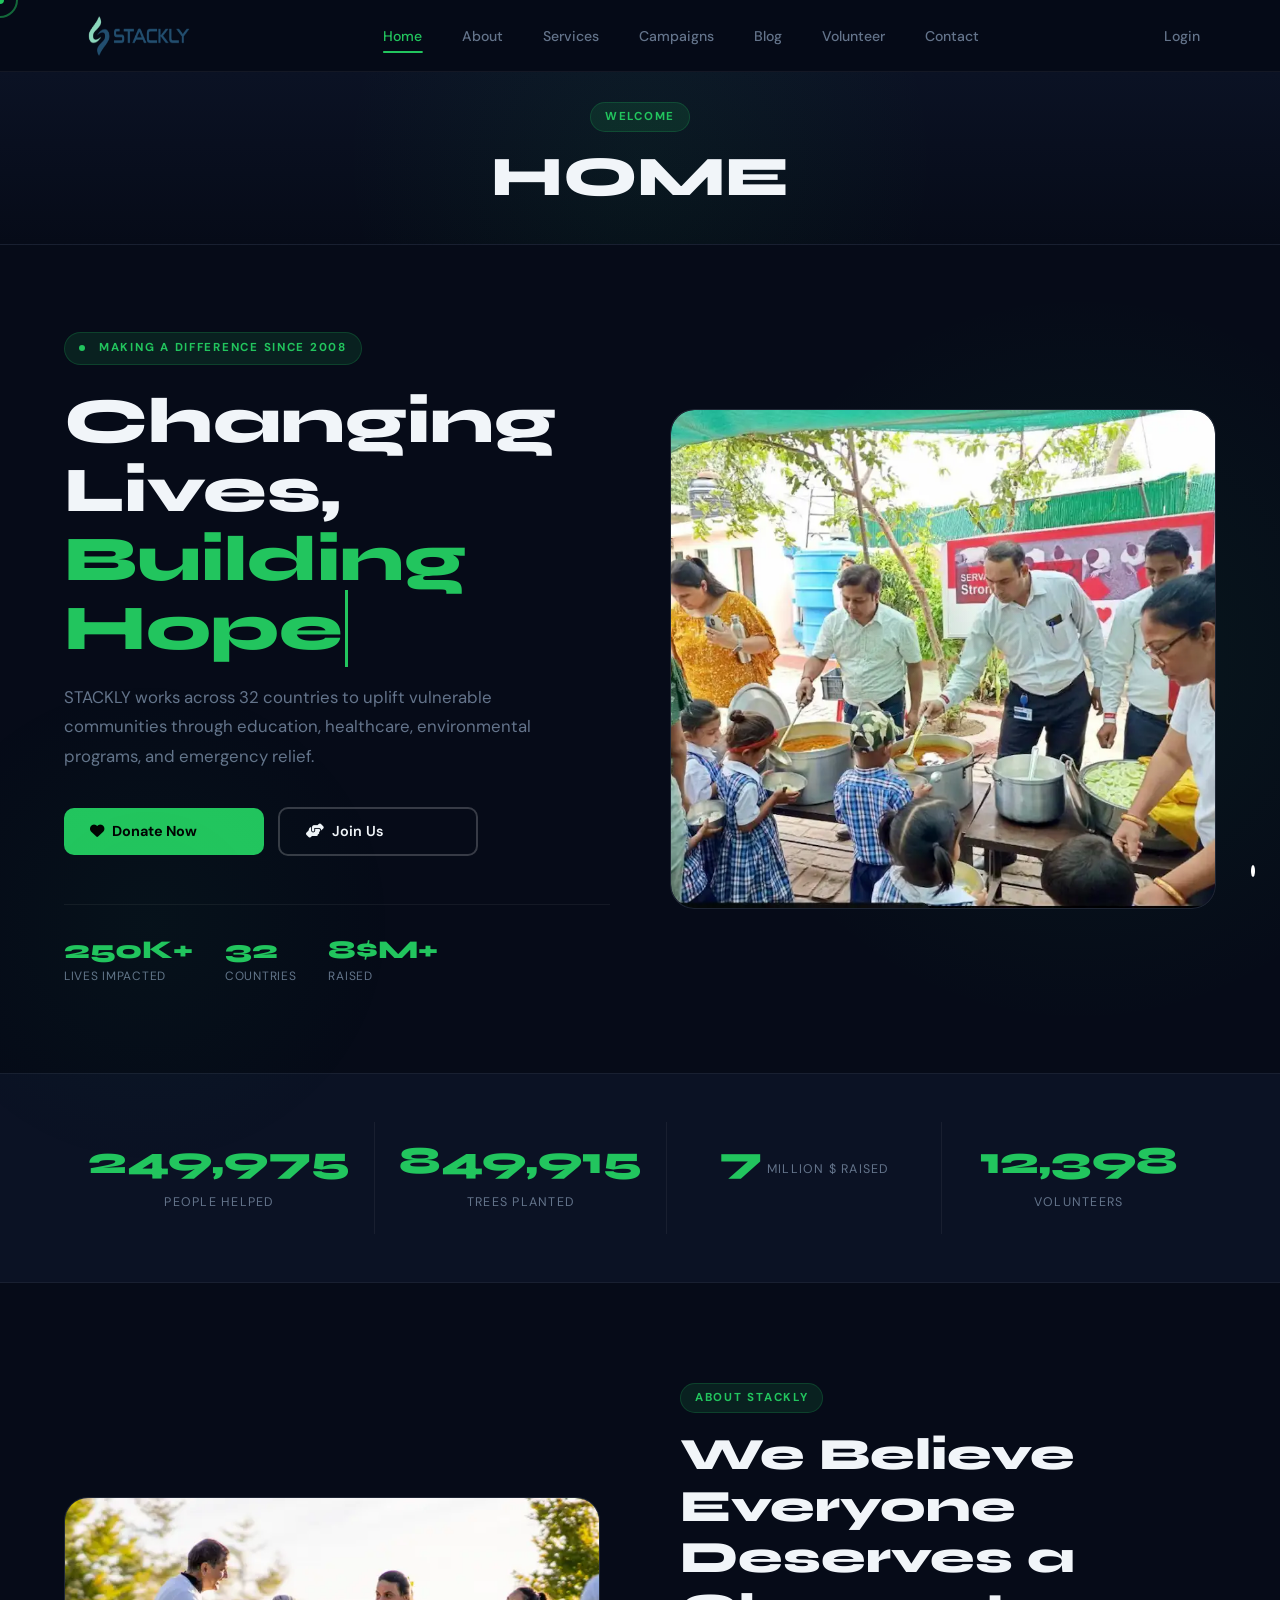
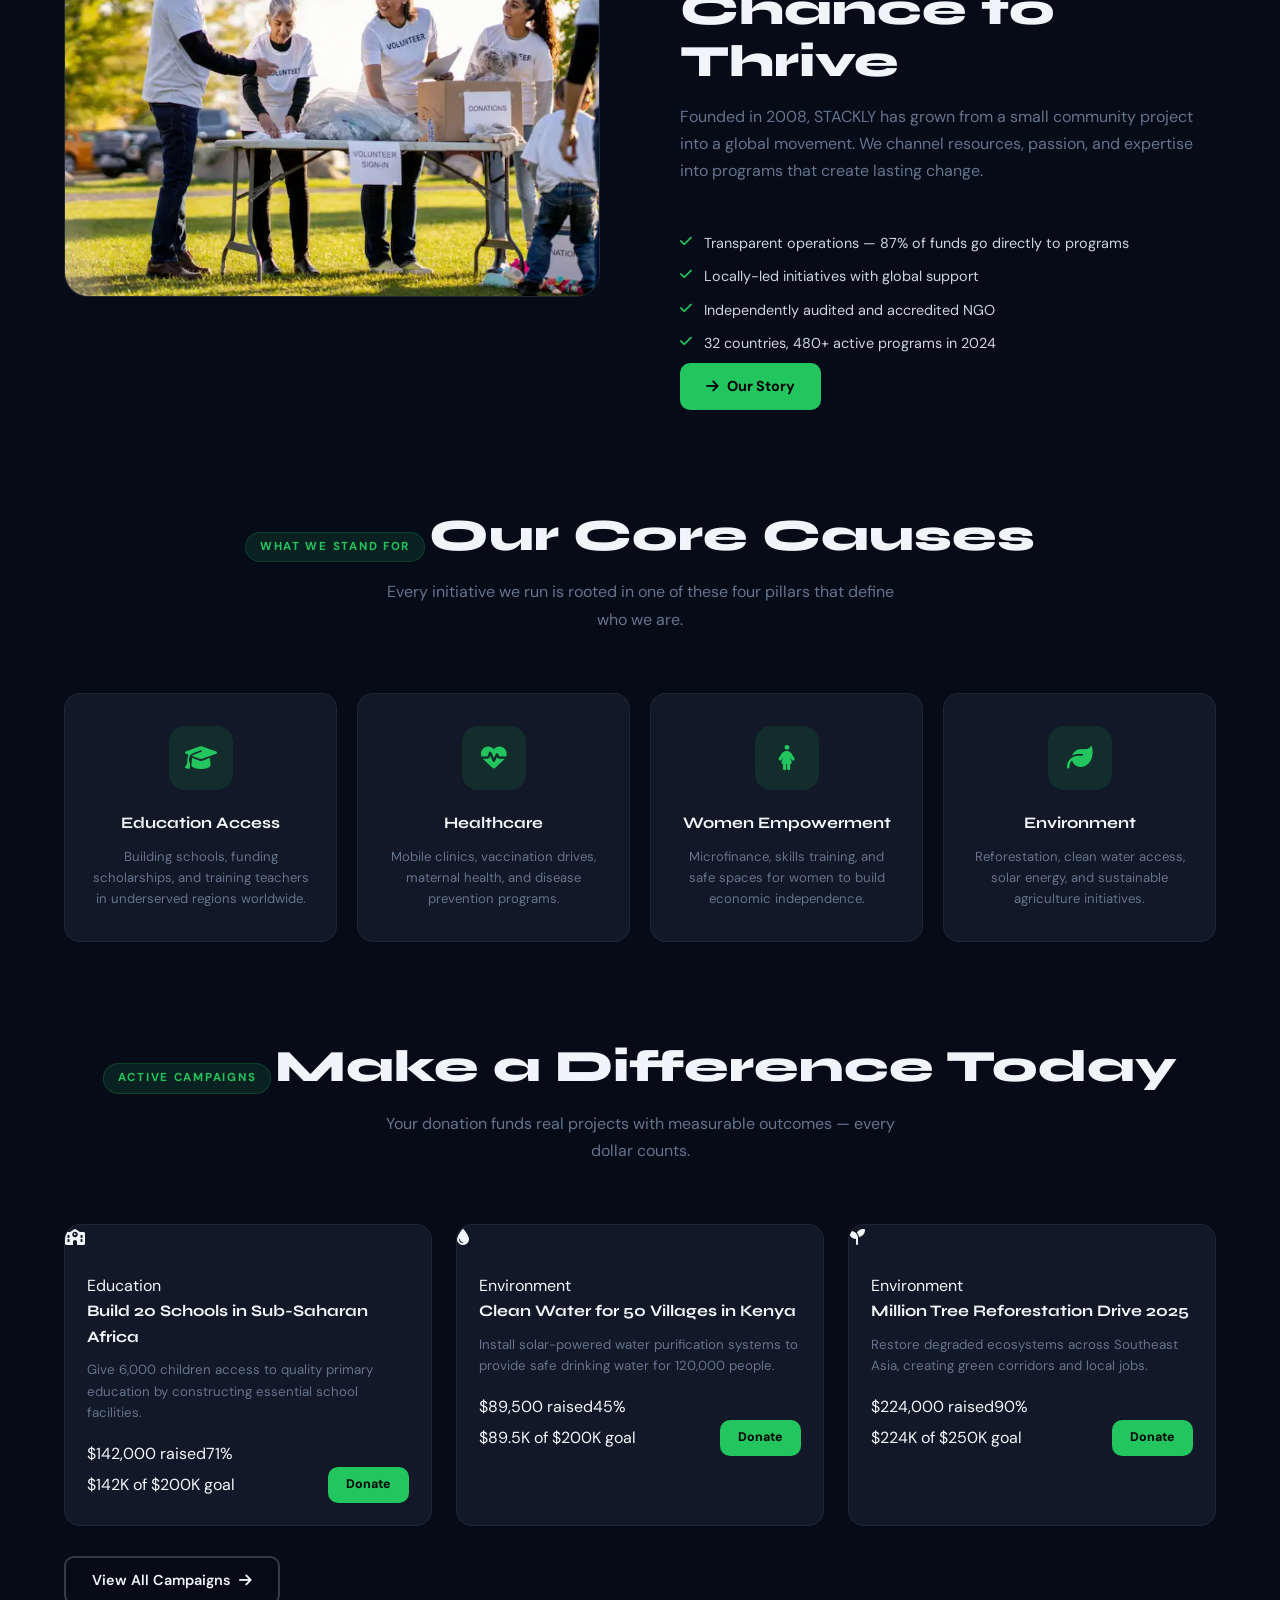
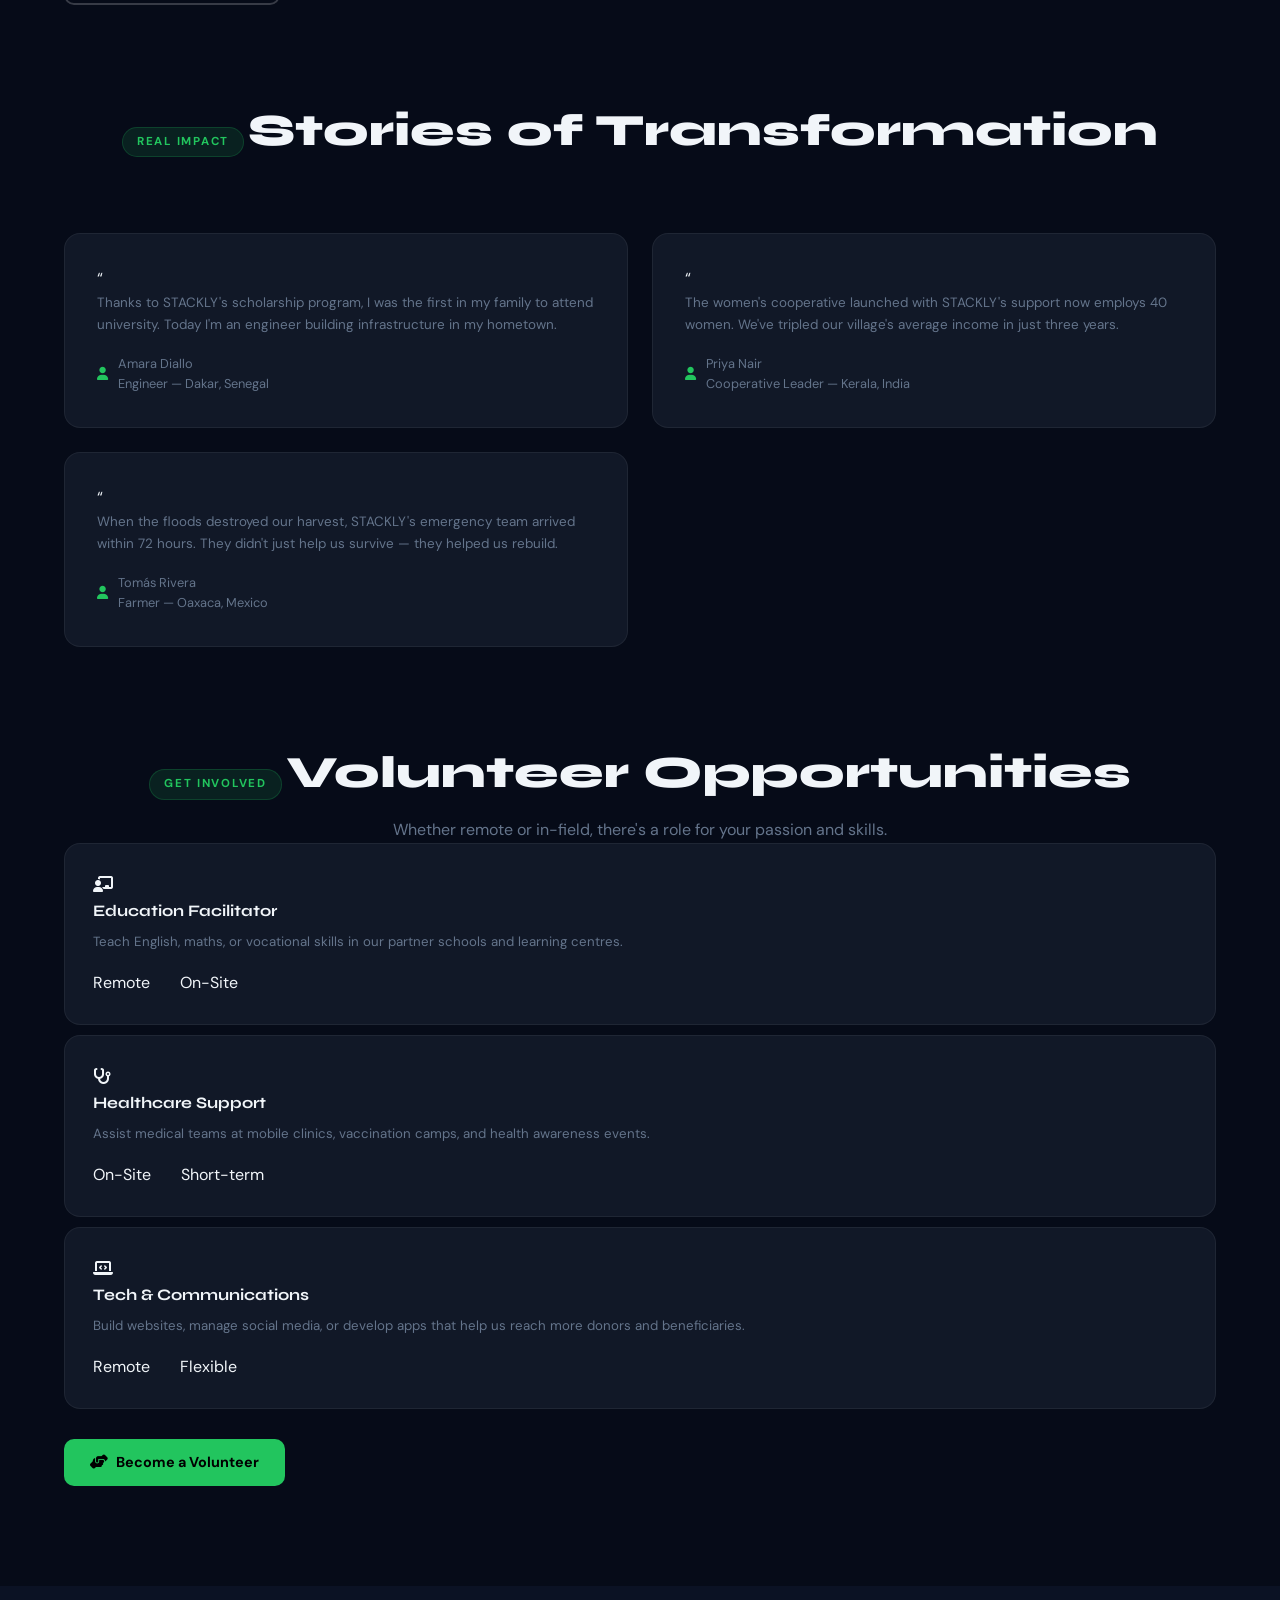
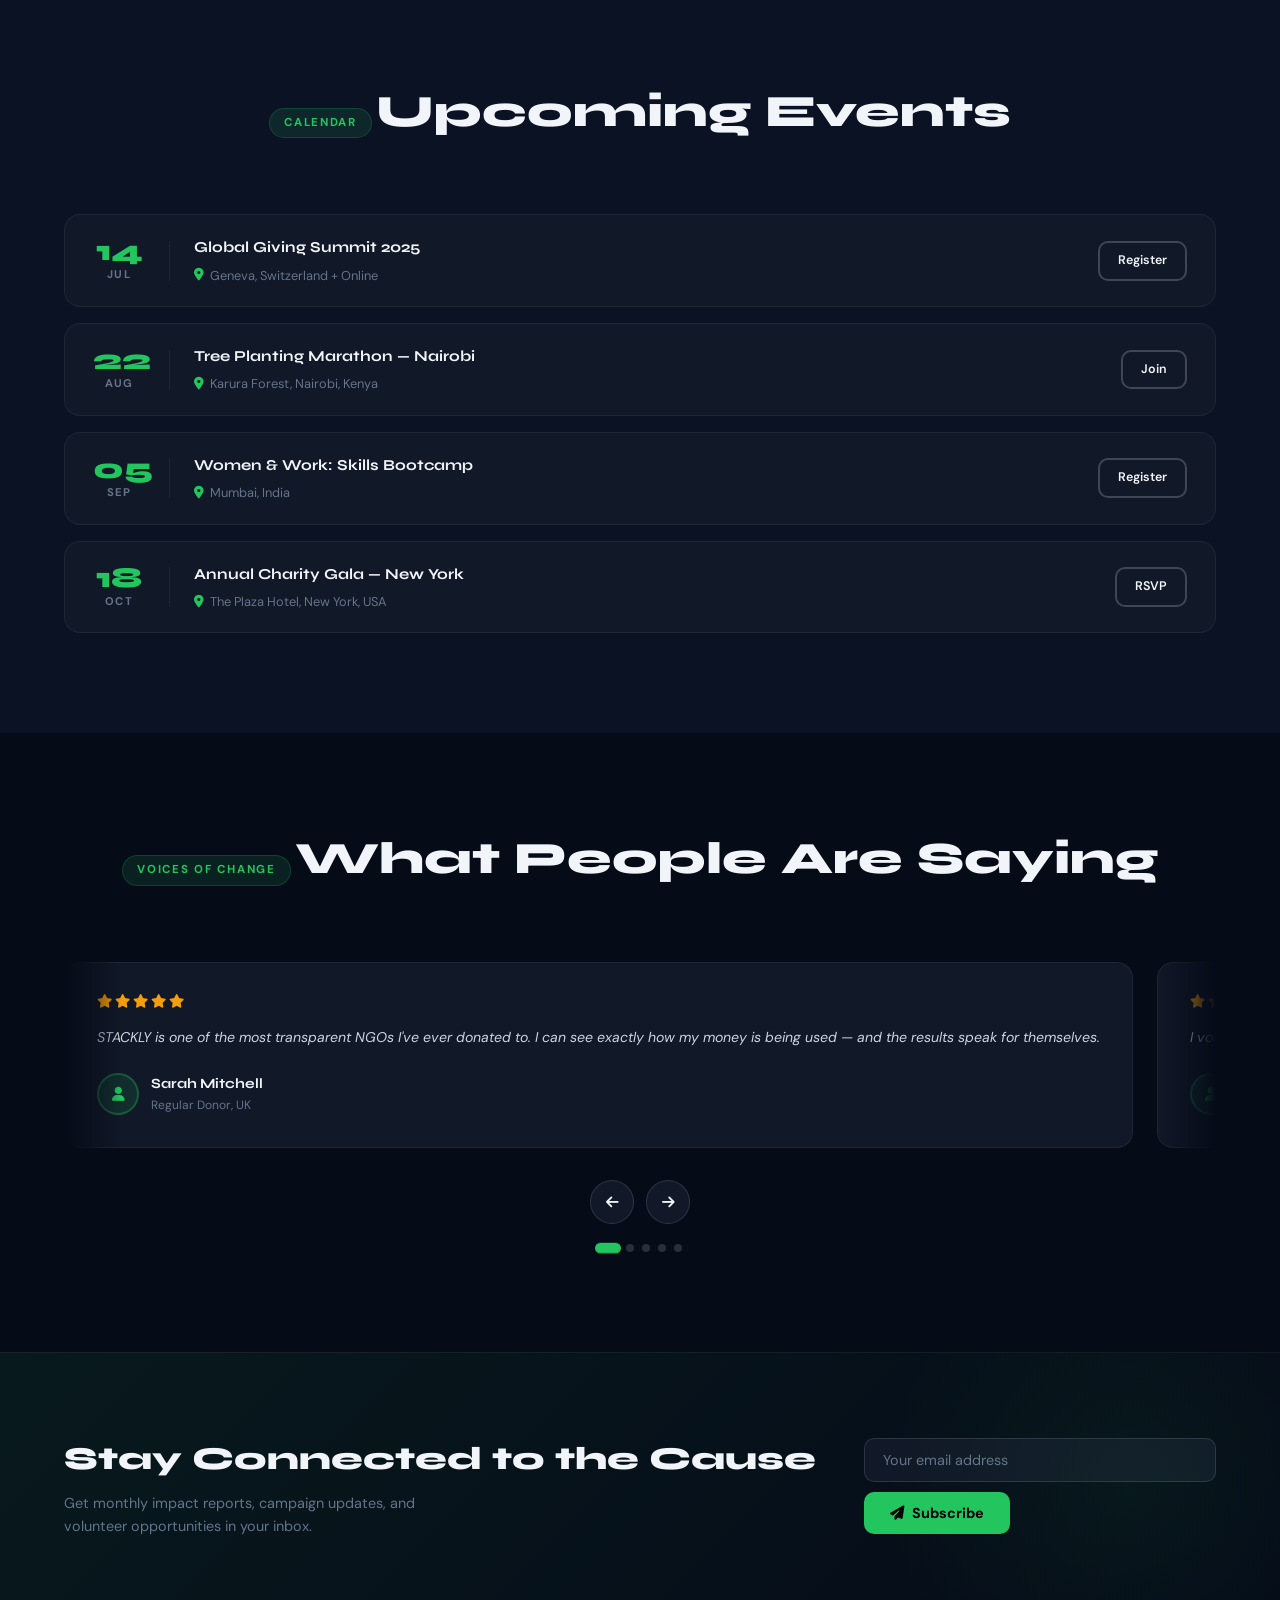
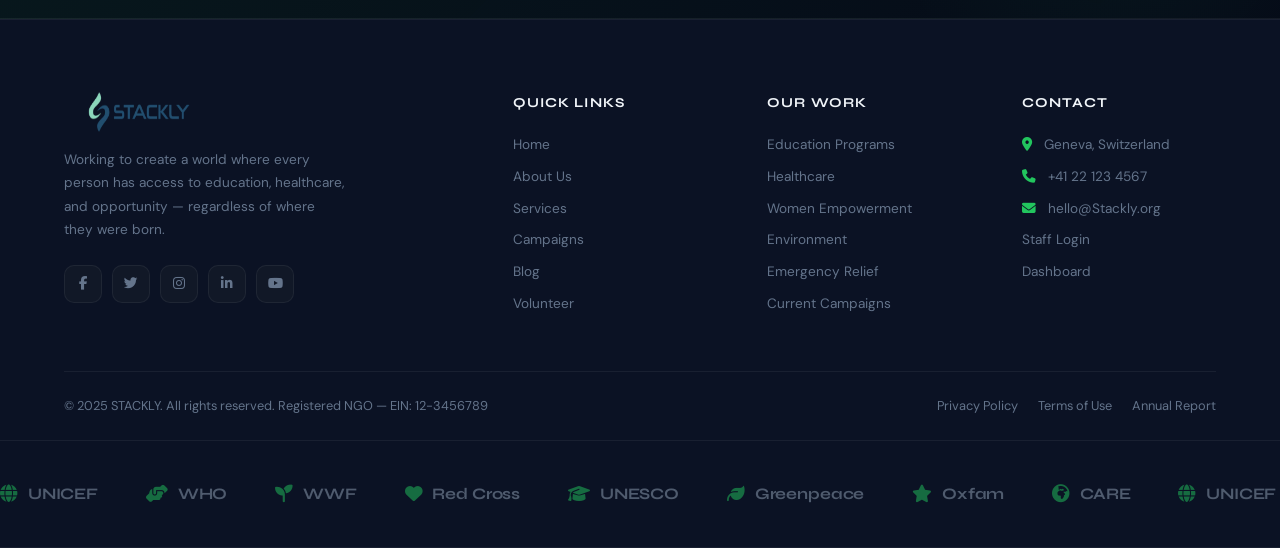
==== commit f3a2c31e: "changes 404 page and company logo" ====
--- a/index.html
+++ b/index.html
@@ -26,7 +26,7 @@
 <nav class="navbar" id="navbar">
   <div class="container">
     <div class="nav-inner">
-      <a href="index.html" class="nav-logo"><i class="fas fa-seedling"></i><span>STACKLY</span></a>
+      <a href="index.html" class="nav-logo"><img src="./images//logo-dark.webp" alt="STACKLY Logo" class="nav-logo-img" /></a>
       <ul class="nav-links">
         <li><a href="index.html" class="active">Home</a></li>
         <li><a href="about.html">About</a></li>
@@ -452,14 +452,14 @@
   <div class="container">
     <div class="footer-grid">
       <div class="footer-brand">
-        <a href="index.html" class="nav-logo"><i class="fas fa-seedling"></i><span>STACKLY</span></a>
+        <a href="index.html" class="nav-logo"><img src="./images//logo-dark.webp" alt="STACKLY Logo" class="nav-logo-img" /></a>
         <p>Working to create a world where every person has access to education, healthcare, and opportunity — regardless of where they were born.</p>
         <div class="footer-social">
-          <a href="index.html" class="social-btn" title="Facebook"><i class="fab fa-facebook-f"></i></a>
-          <a href="index.html" class="social-btn" title="Twitter"><i class="fab fa-twitter"></i></a>
-          <a href="index.html" class="social-btn" title="Instagram"><i class="fab fa-instagram"></i></a>
-          <a href="index.html" class="social-btn" title="LinkedIn"><i class="fab fa-linkedin-in"></i></a>
-          <a href="index.html" class="social-btn" title="YouTube"><i class="fab fa-youtube"></i></a>
+          <a href="404.html" class="social-btn" title="Facebook"><i class="fab fa-facebook-f"></i></a>
+          <a href="404.html" class="social-btn" title="Twitter"><i class="fab fa-twitter"></i></a>
+          <a href="404.html" class="social-btn" title="Instagram"><i class="fab fa-instagram"></i></a>
+          <a href="404.html" class="social-btn" title="LinkedIn"><i class="fab fa-linkedin-in"></i></a>
+          <a href="404.html" class="social-btn" title="YouTube"><i class="fab fa-youtube"></i></a>
         </div>
       </div>
       <div class="footer-col">
--- a/style.css
+++ b/style.css
@@ -604,6 +604,7 @@
   gap:24px; margin-top:60px;
 }
 .vol-card {
+  margin-bottom: 10px;
   background:var(--bg-card); border:1px solid var(--border-subtle);
   border-radius:var(--radius); padding:28px;
   transition:var(--transition);
@@ -1454,9 +1455,18 @@
 
 
 
-
-
-
+.nav-logo-img {
+  height: 40px;
+  width: 150px;
+  backgrround-size: cover;
+}
+
+
+.dashboard-logo-img {
+  height: 60px;
+  width: 200px;
+  backgrround-size: cover;
+}
 
 
 
